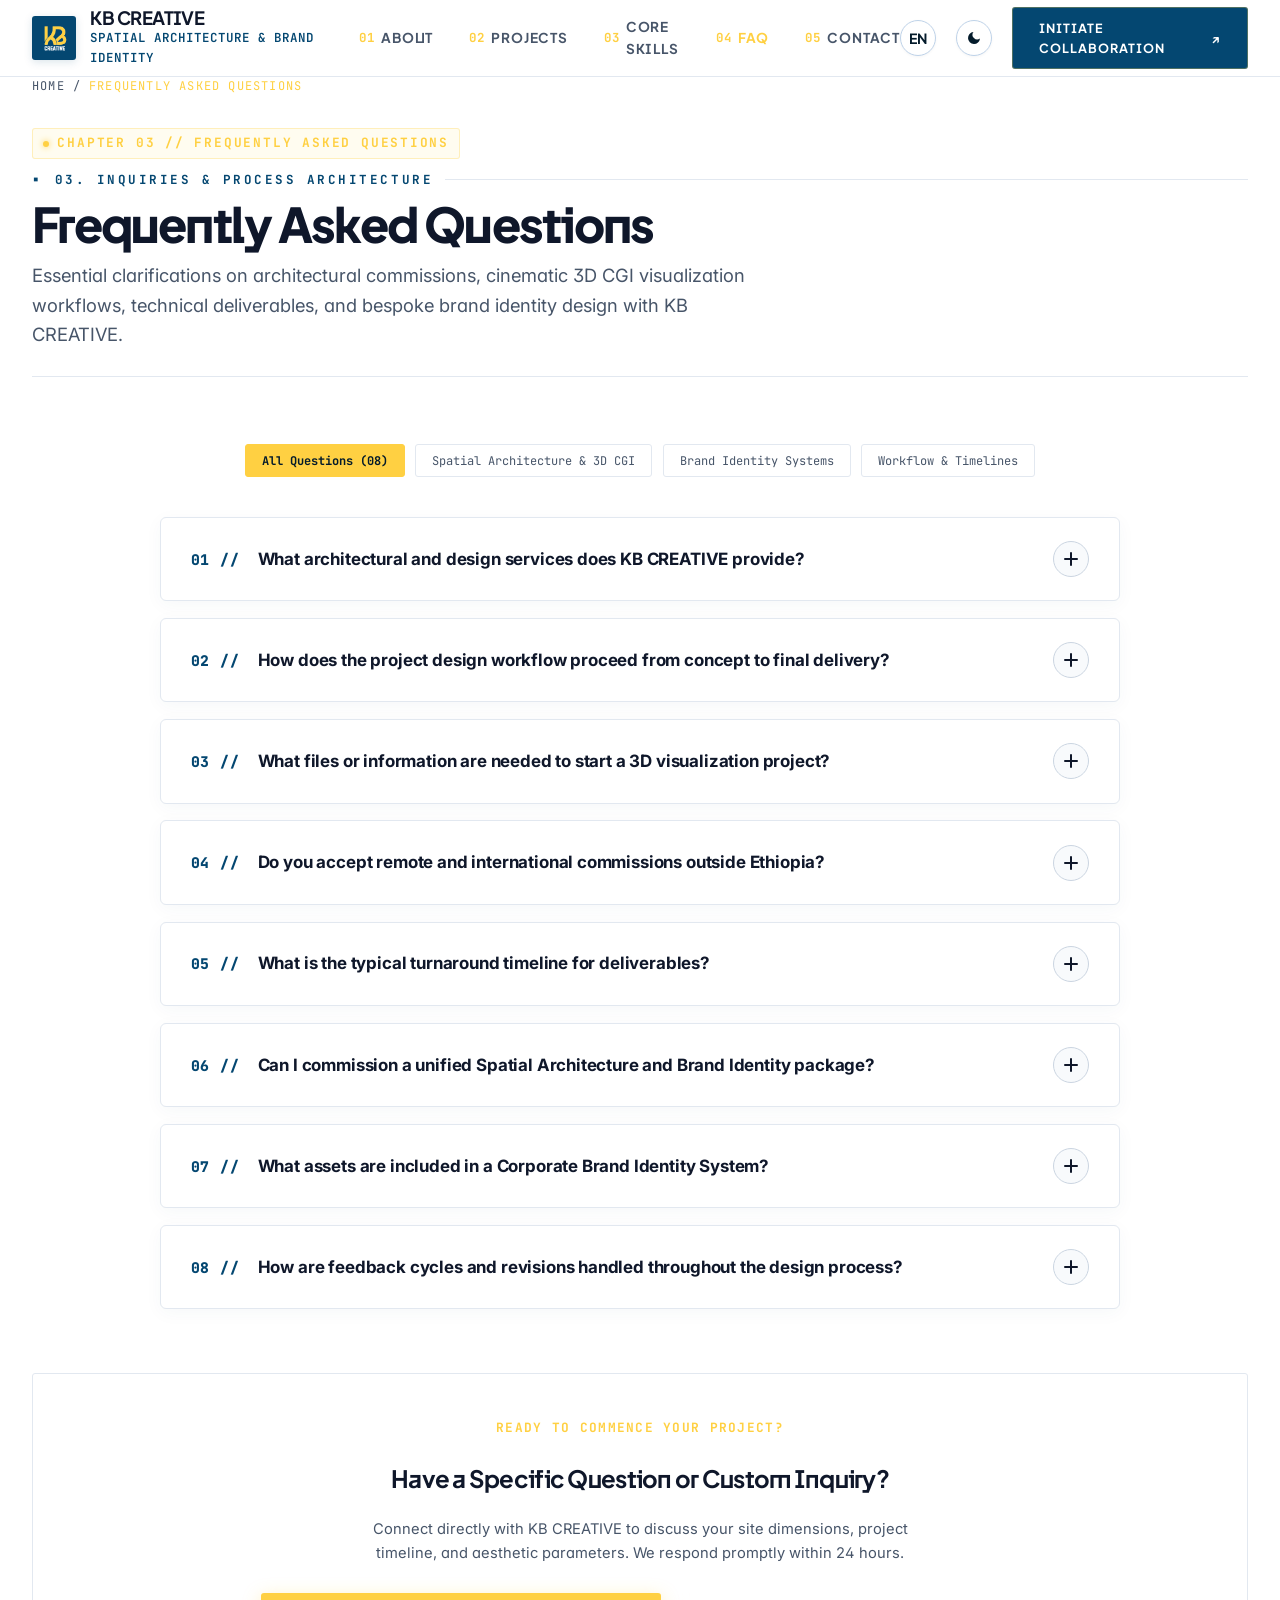
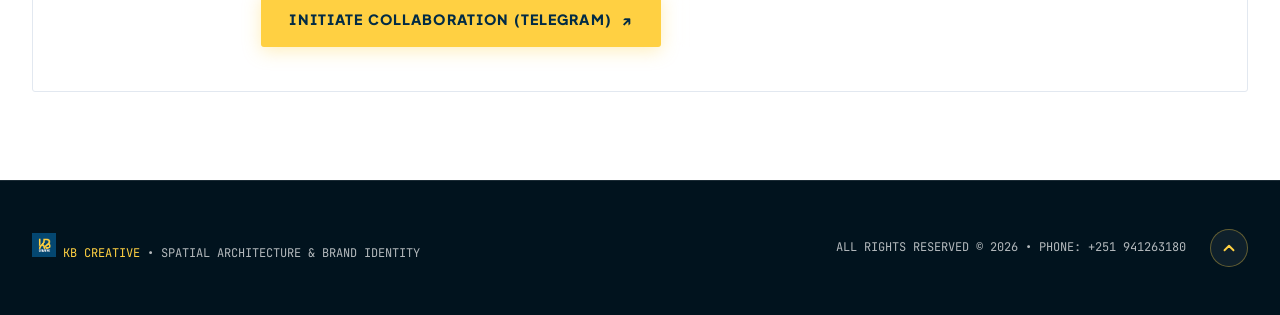
==== faq.html @ 42c4bfe5 "feat(nav): replace 'works' with 'projects', add 'About' to header, reduce hover bubble size, and cre" ====
<!DOCTYPE html>
<html lang="en" data-theme="light">
<!-- ==========================================================================
     🏢 KB CREATIVE — FREQUENTLY ASKED QUESTIONS
     Spatial Architecture, 3D CGI Visualization & Brand Systems
     ========================================================================== -->
<head>
  <meta charset="UTF-8">
  <meta name="viewport" content="width=device-width, initial-scale=1.0, viewport-fit=cover">
  <title>Frequently Asked Questions — KB CREATIVE</title>
  <meta name="description" content="Frequently asked questions on architectural commissions, cinematic 3D CGI visualization, BIM deliverables, and corporate brand systems with KB CREATIVE.">

  <!-- Preload Critical Logo Asset -->
  <link rel="preload" as="image" href="assets/kb-logo.png" type="image/png">

  <!-- Typography -->
  <link rel="preconnect" href="https://fonts.googleapis.com">
  <link rel="preconnect" href="https://fonts.gstatic.com" crossorigin>
  <link rel="preload" as="style" href="https://fonts.googleapis.com/css2?family=Inter:wght@400;500;600;700&family=JetBrains+Mono:wght@500;700&family=Noto+Sans+Ethiopic:wght@500;700&family=Plus+Jakarta+Sans:wght@600;700;800&family=Space+Grotesk:wght@500;700&display=swap">
  <link rel="stylesheet" href="https://fonts.googleapis.com/css2?family=Inter:wght@400;500;600;700&family=JetBrains+Mono:wght@500;700&family=Noto+Sans+Ethiopic:wght@500;700&family=Plus+Jakarta+Sans:wght@600;700;800&family=Space+Grotesk:wght@500;700&display=swap" media="print" onload="this.media='all'">
  <noscript>
    <link rel="stylesheet" href="https://fonts.googleapis.com/css2?family=Inter:wght@400;500;600;700&family=JetBrains+Mono:wght@500;700&family=Noto+Sans+Ethiopic:wght@500;700&family=Plus+Jakarta+Sans:wght@600;700;800&family=Space+Grotesk:wght@500;700&display=swap">
  </noscript>

  <!-- Core Stylesheet -->
  <link rel="stylesheet" href="css/styles.css">
</head>
<body>

  <!-- Interactive Top Scroll Reading Progress Bar -->
  <div class="interactive-scroll-progress-bar" id="scroll-progress-bar" aria-hidden="true"></div>

  <!-- Interactive Custom Fluid Magnetic Cursor -->
  <div class="interactive-cursor-ring" id="cursor-ring" aria-hidden="true">
    <span class="cursor-badge-text" id="cursor-badge-text"></span>
  </div>
  <div class="interactive-cursor-dot" id="cursor-dot" aria-hidden="true"></div>

  <!-- ========================================================================
       MAIN NAVIGATION HEADER
       ======================================================================== -->
  <header class="main-nav-bar">
    <div class="container nav-layout">
      <!-- Official KB CREATIVE Studio Logo & Typography Block -->
      <a href="index.html" class="brand-identity-wrap" aria-label="KB CREATIVE Home">
        <img src="assets/kb-logo.png" alt="KB CREATIVE Logo" class="kb-logo-header-img" width="38" height="38" decoding="async" fetchpriority="high">
        <div class="brand-text-block">
          <span class="brand-name">KB CREATIVE</span>
          <span class="brand-sub" data-i18n="brand_sub">SPATIAL ARCHITECTURE &amp; BRAND IDENTITY</span>
        </div>
      </a>

      <!-- Desktop Minimalist Menu Navigation Links -->
      <nav aria-label="Main Navigation" class="desktop-nav-wrap">
        <ul class="nav-menu-links">
          <li><a href="index.html#about" class="nav-item-link"><span class="nav-item-index">01</span> <span data-i18n="nav_about">About</span></a></li>
          <li><a href="index.html#work" class="nav-item-link"><span class="nav-item-index">02</span> <span data-i18n="nav_works">Projects</span></a></li>
          <li><a href="index.html#skills" class="nav-item-link"><span class="nav-item-index">03</span> <span data-i18n="nav_skills">Core Skills</span></a></li>
          <li><a href="faq.html" class="nav-item-link active" style="color: var(--brand-yellow); font-weight: 700;"><span class="nav-item-index">04</span> <span data-i18n="nav_faq">FAQ</span></a></li>
          <li><a href="index.html#contact" class="nav-item-link"><span class="nav-item-index">05</span> <span data-i18n="nav_contact">Contact</span></a></li>
        </ul>
      </nav>

      <!-- Circular Language Toggle and Theme Toggle -->
      <div class="nav-controls">
        <button class="circle-nav-btn lang-circle-btn" id="lang-toggle-btn" aria-label="Switch Language / ቋንቋ ይቀይሩ" title="Switch Language (EN / አማ)">
          <span class="lang-circle-text" id="lang-circle-text">EN</span>
        </button>

        <button class="circle-nav-btn theme-circle-btn" id="theme-toggle-btn" role="switch" aria-checked="false" aria-label="Toggle dark/light mode" title="Switch to Dark Mode">
          <span class="theme-circle-icon icon-moon" aria-hidden="true">
            <svg viewBox="0 0 24 24" width="16" height="16" fill="currentColor">
              <path d="M21 12.79A9 9 0 1 1 11.21 3 7 7 0 0 0 21 12.79z"></path>
            </svg>
          </span>
          <span class="theme-circle-icon icon-sun" aria-hidden="true">
            <svg viewBox="0 0 24 24" width="17" height="17" fill="none" stroke="currentColor" stroke-width="2.2" stroke-linecap="round" stroke-linejoin="round">
              <circle cx="12" cy="12" r="4"></circle>
              <path d="M12 2v2M12 20v2M4.93 4.93l1.41 1.41M17.66 17.66l1.41 1.41M2 12h2M20 12h2M6.34 17.66l-1.41 1.41M19.07 4.93l-1.41 1.41"></path>
            </svg>
          </span>
        </button>

        <a href="https://t.me/Kalegzi_7" target="_blank" rel="noopener" class="inquire-cta-pill desktop-inquire" aria-label="Initiate Collaboration with KB CREATIVE on Telegram">
          <span data-i18n="cta_initiate">Initiate Collaboration</span>
          <span aria-hidden="true">↗</span>
        </a>

        <!-- Mobile Navigation Toggle -->
        <button class="mobile-nav-toggle-btn" id="mobile-nav-toggle" aria-label="Open mobile navigation menu" aria-expanded="false" aria-controls="mobile-nav-drawer">
          <span class="menu-icon-bars" aria-hidden="true">
            <span class="hamburger-bar"></span>
            <span class="hamburger-bar"></span>
            <span class="hamburger-bar"></span>
          </span>
          <span class="mobile-nav-btn-text font-mono" data-i18n="menu_label">MENU</span>
        </button>
      </div>
    </div>
  </header>

  <!-- Mobile Drawer -->
  <aside class="mobile-nav-drawer" id="mobile-nav-drawer" aria-hidden="true" aria-label="Mobile Navigation Menu">
    <div class="mobile-nav-inner">
      <div class="mobile-nav-header">
        <div class="font-mono text-gold" style="font-size: 0.8rem; font-weight: 700;" data-i18n="menu_header">
          KB CREATIVE // MENU
        </div>
        <div class="mobile-nav-actions">
          <button class="circle-nav-btn lang-circle-btn" id="mobile-lang-toggle-btn" aria-label="Switch Language / ቋንቋ ይቀይሩ">
            <span class="lang-circle-text" id="mobile-lang-circle-text">EN</span>
          </button>
          <button class="circle-nav-btn theme-circle-btn" id="mobile-theme-toggle-btn" role="switch" aria-checked="false" aria-label="Toggle dark/light mode">
            <span class="theme-circle-icon icon-moon" aria-hidden="true">
              <svg viewBox="0 0 24 24" width="16" height="16" fill="currentColor">
                <path d="M21 12.79A9 9 0 1 1 11.21 3 7 7 0 0 0 21 12.79z"></path>
              </svg>
            </span>
            <span class="theme-circle-icon icon-sun" aria-hidden="true">
              <svg viewBox="0 0 24 24" width="17" height="17" fill="none" stroke="currentColor" stroke-width="2.2" stroke-linecap="round" stroke-linejoin="round">
                <circle cx="12" cy="12" r="4"></circle>
                <path d="M12 2v2M12 20v2M4.93 4.93l1.41 1.41M17.66 17.66l1.41 1.41M2 12h2M20 12h2M6.34 17.66l-1.41 1.41M19.07 4.93l-1.41 1.41"></path>
              </svg>
            </span>
          </button>
          <button class="mobile-nav-close-btn" id="mobile-nav-close" aria-label="Close mobile navigation menu" onclick="closeMobileNav()">✕</button>
        </div>
      </div>

      <nav aria-label="Mobile Navigation">
        <ul class="mobile-menu-links">
          <li>
            <a href="index.html#about" class="mobile-nav-link" onclick="closeMobileNav()">
              <div class="mobile-nav-link-row">
                <span class="mobile-nav-index font-mono">01</span>
                <span class="mobile-nav-title" data-i18n="nav_about">About</span>
                <span class="mobile-nav-arrow" aria-hidden="true">→</span>
              </div>
              <span class="mobile-nav-sub font-mono" data-i18n="mob_sub_about">Studio Direction &amp; Spatial Pedagogy</span>
            </a>
          </li>
          <li>
            <a href="index.html#work" class="mobile-nav-link" onclick="closeMobileNav()">
              <div class="mobile-nav-link-row">
                <span class="mobile-nav-index font-mono">02</span>
                <span class="mobile-nav-title" data-i18n="nav_works">Projects</span>
                <span class="mobile-nav-arrow" aria-hidden="true">→</span>
              </div>
              <span class="mobile-nav-sub font-mono" data-i18n="mob_sub_works">15 Curated Projects • Spatial &amp; Brand</span>
            </a>
          </li>
          <li>
            <a href="index.html#skills" class="mobile-nav-link" onclick="closeMobileNav()">
              <div class="mobile-nav-link-row">
                <span class="mobile-nav-index font-mono">03</span>
                <span class="mobile-nav-title" data-i18n="nav_skills">Core Skills</span>
                <span class="mobile-nav-arrow" aria-hidden="true">→</span>
              </div>
              <span class="mobile-nav-sub font-mono" data-i18n="mob_sub_skills">8 Software Tools • Multilingual Fluency</span>
            </a>
          </li>
          <li>
            <a href="faq.html" class="mobile-nav-link active" onclick="closeMobileNav()" style="color: var(--brand-yellow);">
              <div class="mobile-nav-link-row">
                <span class="mobile-nav-index font-mono">04</span>
                <span class="mobile-nav-title" data-i18n="nav_faq">FAQ</span>
                <span class="mobile-nav-arrow" aria-hidden="true">→</span>
              </div>
              <span class="mobile-nav-sub font-mono" data-i18n="mob_sub_faq">Process &amp; Clarifications Page</span>
            </a>
          </li>
          <li>
            <a href="index.html#contact" class="mobile-nav-link" onclick="closeMobileNav()">
              <div class="mobile-nav-link-row">
                <span class="mobile-nav-index font-mono">05</span>
                <span class="mobile-nav-title" data-i18n="nav_contact">Contact</span>
                <span class="mobile-nav-arrow" aria-hidden="true">→</span>
              </div>
              <span class="mobile-nav-sub font-mono" data-i18n="mob_sub_contact">Direct Telegram, Phone &amp; Proposal</span>
            </a>
          </li>
        </ul>
      </nav>

      <div class="mobile-nav-footer">
        <a href="assets/Kaleegziabher_Fekede_Portfolio.pdf" download="KB_CREATIVE_Portfolio.pdf" class="mobile-nav-pdf-btn" onclick="closeMobileNav()">
          <svg viewBox="0 0 24 24" fill="none" stroke="currentColor" stroke-width="2" stroke-linecap="round" stroke-linejoin="round" style="width: 16px; height: 16px;" aria-hidden="true">
            <path d="M21 15v4a2 2 0 0 1-2 2H5a2 2 0 0 1-2-2v-4"></path>
            <polyline points="7 10 12 15 17 10"></polyline>
            <line x1="12" y1="15" x2="12" y2="3"></line>
          </svg>
          <span data-i18n="mob_cv_btn">Download CV / Portfolio PDF [7.4 MB]</span>
        </a>

        <a href="https://t.me/Kalegzi_7" target="_blank" rel="noopener" class="mobile-nav-cta-btn" onclick="closeMobileNav()">
          <span data-i18n="mob_telegram_cta">Initiate Collaboration (Telegram) ↗</span>
        </a>

        <div class="mobile-nav-footnote font-mono" data-i18n="mob_footnote">
          KB CREATIVE • SPATIAL ARCHITECTURE &amp; BRAND IDENTITY
        </div>
      </div>
    </div>
  </aside>

  <!-- ========================================================================
       DEDICATED FAQ PAGE CONTENT
       ======================================================================== -->
  <main class="faq-page-main">
    <div class="container">
      
      <!-- Breadcrumb Navigation -->
      <div class="faq-breadcrumb font-mono">
        <a href="index.html">HOME</a>
        <span aria-hidden="true">/</span>
        <span class="text-gold">FREQUENTLY ASKED QUESTIONS</span>
      </div>

      <!-- Section Editorial Header -->
      <div class="section-editorial-header">
        <div class="storytelling-chapter-pill font-mono">
          <span class="story-dot" aria-hidden="true"></span>
          <span data-i18n="chap_03">CHAPTER 03 // FREQUENTLY ASKED QUESTIONS</span>
        </div>
        <div class="section-super-title">
          <span aria-hidden="true">▪</span> <span data-i18n="faq_super">03. Inquiries &amp; Process Architecture</span>
        </div>
        <h1 class="section-editorial-title" style="font-size: clamp(2rem, 5vw, 3rem);" data-i18n="faq_title">Frequently Asked Questions</h1>
        <p class="section-editorial-desc" data-i18n="faq_desc">
          Essential clarifications on architectural commissions, cinematic 3D CGI visualization workflows, technical deliverables, and bespoke brand identity design with KB CREATIVE.
        </p>
      </div>

      <!-- Category Filter Pills -->
      <div class="faq-category-pills-wrap" role="tablist" aria-label="FAQ Categories">
        <button type="button" class="faq-category-pill active" data-category="all" onclick="filterFaqCategory('all', this)">All Questions (08)</button>
        <button type="button" class="faq-category-pill" data-category="arch" onclick="filterFaqCategory('arch', this)">Spatial Architecture &amp; 3D CGI</button>
        <button type="button" class="faq-category-pill" data-category="brand" onclick="filterFaqCategory('brand', this)">Brand Identity Systems</button>
        <button type="button" class="faq-category-pill" data-category="process" onclick="filterFaqCategory('process', this)">Workflow &amp; Timelines</button>
      </div>

      <!-- Swiss Modular FAQ Accordion Grid -->
      <div class="faq-accordion-grid">
        
        <!-- FAQ Item 1 -->
        <div class="faq-accordion-item" data-category="arch" data-faq-index="1">
          <button type="button" class="faq-trigger-btn" aria-expanded="false" aria-controls="faq-ans-1" onclick="toggleFaq(this)">
            <span class="faq-question-text">
              <span class="faq-num font-mono">01 //</span>
              <span data-i18n="faq_q1">What architectural and design services does KB CREATIVE provide?</span>
            </span>
            <span class="faq-morph-icon" aria-hidden="true">
              <span class="morph-line-h"></span>
              <span class="morph-line-v"></span>
            </span>
          </button>
          <div class="faq-content-collapse" id="faq-ans-1" role="region">
            <div class="faq-content-inner">
              <p data-i18n="faq_a1">
                We specialize in three integrated disciplines: (1) <strong>Spatial Architecture</strong> for residential villas (such as the Kara G+2 Residence), interior workplace renovations (Acute Engineering), and commercial mixed-use concourses (MENA MALL); (2) <strong>Cinematic 3D CGI Visualization</strong> featuring photorealistic atmospheric daylight simulations, materiality texturing, and BIM documentation in Autodesk Revit &amp; D5 Render; and (3) <strong>Corporate Brand Identity Systems</strong> covering logomarks, typography, and packaging architecture.
              </p>
            </div>
          </div>
        </div>

        <!-- FAQ Item 2 -->
        <div class="faq-accordion-item" data-category="process" data-faq-index="2">
          <button type="button" class="faq-trigger-btn" aria-expanded="false" aria-controls="faq-ans-2" onclick="toggleFaq(this)">
            <span class="faq-question-text">
              <span class="faq-num font-mono">02 //</span>
              <span data-i18n="faq_q2">How does the project design workflow proceed from concept to final delivery?</span>
            </span>
            <span class="faq-morph-icon" aria-hidden="true">
              <span class="morph-line-h"></span>
              <span class="morph-line-v"></span>
            </span>
          </button>
          <div class="faq-content-collapse" id="faq-ans-2" role="region">
            <div class="faq-content-inner">
              <p data-i18n="faq_a2">
                Every project follows an architectural 4-stage methodology: (1) <strong>Brief &amp; Site Analysis</strong>: clarifying programmatic requirements, plot dimensions, slope, and solar angles; (2) <strong>Spatial Massing &amp; Circulation Zoning</strong>: structural grid layout and functional space hierarchy; (3) <strong>Photorealistic 3D Simulation</strong>: exploring lighting conditions, materials, and camera perspectives for client alignment; and (4) <strong>Technical Working Drawings</strong>: dimensioned architectural plans, sections, joinery specifications, and high-resolution marketing visuals.
              </p>
            </div>
          </div>
        </div>

        <!-- FAQ Item 3 -->
        <div class="faq-accordion-item" data-category="arch" data-faq-index="3">
          <button type="button" class="faq-trigger-btn" aria-expanded="false" aria-controls="faq-ans-3" onclick="toggleFaq(this)">
            <span class="faq-question-text">
              <span class="faq-num font-mono">03 //</span>
              <span data-i18n="faq_q3">What files or information are needed to start a 3D visualization project?</span>
            </span>
            <span class="faq-morph-icon" aria-hidden="true">
              <span class="morph-line-h"></span>
              <span class="morph-line-v"></span>
            </span>
          </button>
          <div class="faq-content-collapse" id="faq-ans-3" role="region">
            <div class="faq-content-inner">
              <p data-i18n="faq_a3">
                To initiate a 3D visualization commission, you can provide CAD files (.dwg), 3D models (Revit, Rhino, SketchUp, or Blender), architectural PDF drawings, or even hand-sketched floor plans with dimensions. Providing reference imagery, landscape context, or preferred material palettes accelerates the lighting and texturing phase.
              </p>
            </div>
          </div>
        </div>

        <!-- FAQ Item 4 -->
        <div class="faq-accordion-item" data-category="process" data-faq-index="4">
          <button type="button" class="faq-trigger-btn" aria-expanded="false" aria-controls="faq-ans-4" onclick="toggleFaq(this)">
            <span class="faq-question-text">
              <span class="faq-num font-mono">04 //</span>
              <span data-i18n="faq_q4">Do you accept remote and international commissions outside Ethiopia?</span>
            </span>
            <span class="faq-morph-icon" aria-hidden="true">
              <span class="morph-line-h"></span>
              <span class="morph-line-v"></span>
            </span>
          </button>
          <div class="faq-content-collapse" id="faq-ans-4" role="region">
            <div class="faq-content-inner">
              <p data-i18n="faq_a4">
                Yes. While based between Wolkite University and Addis Ababa, Ethiopia, KB CREATIVE actively collaborates with international developers, architects, and private clients worldwide. Digital collaboration is conducted seamlessly via Telegram (<a href="https://t.me/Kalegzi_7" target="_blank" rel="noopener" style="color:var(--brand-yellow); text-decoration:none; font-weight:700;">@Kalegzi_7</a>), email, Google Meet, and secure cloud storage.
              </p>
            </div>
          </div>
        </div>

        <!-- FAQ Item 5 -->
        <div class="faq-accordion-item" data-category="process" data-faq-index="5">
          <button type="button" class="faq-trigger-btn" aria-expanded="false" aria-controls="faq-ans-5" onclick="toggleFaq(this)">
            <span class="faq-question-text">
              <span class="faq-num font-mono">05 //</span>
              <span data-i18n="faq_q5">What is the typical turnaround timeline for deliverables?</span>
            </span>
            <span class="faq-morph-icon" aria-hidden="true">
              <span class="morph-line-h"></span>
              <span class="morph-line-v"></span>
            </span>
          </button>
          <div class="faq-content-collapse" id="faq-ans-5" role="region">
            <div class="faq-content-inner">
              <p data-i18n="faq_a5">
                Turnaround timelines are calibrated to scope: high-fidelity 3D renderings (3–5 perspectives) are typically delivered within <strong>3 to 7 business days</strong>. Comprehensive residential concepts, interior spatial renovation designs, or corporate brand identity suites range between <strong>1 to 3 weeks</strong> with structured milestone check-ins.
              </p>
            </div>
          </div>
        </div>

        <!-- FAQ Item 6 -->
        <div class="faq-accordion-item" data-category="arch" data-faq-index="6">
          <button type="button" class="faq-trigger-btn" aria-expanded="false" aria-controls="faq-ans-6" onclick="toggleFaq(this)">
            <span class="faq-question-text">
              <span class="faq-num font-mono">06 //</span>
              <span data-i18n="faq_q6">Can I commission a unified Spatial Architecture and Brand Identity package?</span>
            </span>
            <span class="faq-morph-icon" aria-hidden="true">
              <span class="morph-line-h"></span>
              <span class="morph-line-v"></span>
            </span>
          </button>
          <div class="faq-content-collapse" id="faq-ans-6" role="region">
            <div class="faq-content-inner">
              <p data-i18n="faq_a6">
                Yes. A core strength of KB CREATIVE is the cross-disciplinary union of spatial architecture and corporate visual identity. For commercial developments, retail malls (e.g., MENA MALL), and corporate offices (Acute Engineering), we design the architectural spaces alongside the 3D illuminated exterior storefront signage, interior wayfinding graphics, and company branding collateral.
              </p>
            </div>
          </div>
        </div>

        <!-- FAQ Item 7: Brand Identity Scope -->
        <div class="faq-accordion-item" data-category="brand" data-faq-index="7">
          <button type="button" class="faq-trigger-btn" aria-expanded="false" aria-controls="faq-ans-7" onclick="toggleFaq(this)">
            <span class="faq-question-text">
              <span class="faq-num font-mono">07 //</span>
              <span>What assets are included in a Corporate Brand Identity System?</span>
            </span>
            <span class="faq-morph-icon" aria-hidden="true">
              <span class="morph-line-h"></span>
              <span class="morph-line-v"></span>
            </span>
          </button>
          <div class="faq-content-collapse" id="faq-ans-7" role="region">
            <div class="faq-content-inner">
              <p>
                Every brand system commissioned with KB CREATIVE includes: (1) <strong>Primary &amp; Secondary Logomarks</strong>, geometric vector monograms, and responsive icon variations; (2) <strong>Brand Architecture Guidelines</strong> (clearspace rules, chromatic codes in CMYK/RGB/HEX, typographic hierarchy); (3) <strong>Stationery &amp; Executive Collateral</strong> (business cards, letterheads, invoice templates); and (4) <strong>Real-World Mockups</strong> illustrating storefront signage, apparel embroidery, and digital UI/UX implementations.
              </p>
            </div>
          </div>
        </div>

        <!-- FAQ Item 8: Revisions & Collaboration -->
        <div class="faq-accordion-item" data-category="process" data-faq-index="8">
          <button type="button" class="faq-trigger-btn" aria-expanded="false" aria-controls="faq-ans-8" onclick="toggleFaq(this)">
            <span class="faq-question-text">
              <span class="faq-num font-mono">08 //</span>
              <span>How are feedback cycles and revisions handled throughout the design process?</span>
            </span>
            <span class="faq-morph-icon" aria-hidden="true">
              <span class="morph-line-h"></span>
              <span class="morph-line-v"></span>
            </span>
          </button>
          <div class="faq-content-collapse" id="faq-ans-8" role="region">
            <div class="faq-content-inner">
              <p>
                We believe in structured milestone collaboration. Each commission includes dedicated review rounds at pivotal checkpoints (e.g. massing approval, lighting/material tests, and final presentation). This ensures full client alignment at every stage before technical documentation or final production assets are exported.
              </p>
            </div>
          </div>
        </div>

      </div>

      <!-- Still Have Questions CTA Banner -->
      <div class="faq-cta-banner">
        <div class="font-mono text-gold" style="font-size: 0.8rem; font-weight: 700; letter-spacing: 0.1em;">
          READY TO COMMENCE YOUR PROJECT?
        </div>
        <h3>Have a Specific Question or Custom Inquiry?</h3>
        <p>
          Connect directly with KB CREATIVE to discuss your site dimensions, project timeline, and aesthetic parameters. We respond promptly within 24 hours.
        </p>
        <div style="display: flex; flex-wrap: wrap; gap: 1rem; justify-content: center; margin-top: 0.5rem;">
          <a href="https://t.me/Kalegzi_7" target="_blank" rel="noopener" class="btn-brand-yellow font-mono" style="padding: 0.9rem 1.8rem; text-decoration: none;">
            <span>Initiate Collaboration (Telegram)</span>
            <span aria-hidden="true">↗</span>
          </a>
          <a href="index.html#contact" class="btn-brand-outline font-mono" style="padding: 0.9rem 1.8rem; text-decoration: none;">
            <span>Transmit Project Brief Form</span>
            <span aria-hidden="true">→</span>
          </a>
        </div>
      </div>

    </div>
  </main>

  <!-- ========================================================================
       MAIN STUDIO FOOTER
       ======================================================================== -->
  <footer class="studio-main-footer">
    <div class="container footer-flex-wrap">
      <div class="footer-brand-line">
        <img src="assets/kb-logo.png" alt="KB CREATIVE Logo" width="24" height="24" decoding="async" style="width: 24px; height: 24px; object-fit: contain;">
        <span class="text-gold font-bold">KB CREATIVE</span>
        <span>•</span>
        <span data-i18n="brand_sub">SPATIAL ARCHITECTURE &amp; BRAND IDENTITY</span>
      </div>
      <div class="footer-actions-wrap" style="display: flex; align-items: center; gap: 1.5rem;">
        <div>
          <span data-i18n="footer_rights">ALL RIGHTS RESERVED © 2026</span> • <span data-i18n="phone_label">TEL:</span> +251 941263180
        </div>
        <button type="button" class="footer-top-btn" id="footer-top-btn" aria-label="Return to top of page" title="Back to top" onclick="window.scrollTo({top: 0, behavior: 'smooth'})">
          <svg viewBox="0 0 24 24" width="18" height="18" fill="none" stroke="currentColor" stroke-width="2.5" stroke-linecap="round" stroke-linejoin="round" aria-hidden="true">
            <polyline points="18 15 12 9 6 15"></polyline>
          </svg>
        </button>
      </div>
    </div>
  </footer>

  <!-- Toast Container -->
  <div class="kb-toast-container" id="kb-toast-container" aria-live="polite"></div>

  <!-- Scripts -->
  <script defer src="js/main.js"></script>
  <script defer src="js/interactive.js"></script>
  <script>
    function filterFaqCategory(category, btnEl) {
      document.querySelectorAll('.faq-category-pill').forEach(btn => btn.classList.remove('active'));
      if (btnEl) btnEl.classList.add('active');

      const items = document.querySelectorAll('.faq-accordion-item');
      items.forEach(item => {
        if (category === 'all' || item.getAttribute('data-category') === category) {
          item.style.display = 'block';
        } else {
          item.style.display = 'none';
        }
      });
    }
  </script>
</body>
</html>
---- css/styles.css ----
/* ==========================================================================
   KALEEGZIABHER FEKEDE // ARCHITECTURAL DESIGNER & GRAPHIC DESIGNER
   KB CREATIVE BRAND DESIGN SYSTEM
   Brand Colors: Deep Petrol Navy (#044771) × Vibrant Gold (#FFD042) × Pure White (#FFFFFF)
   ========================================================================== */

:root {
  /* ==========================================================================
     GOLDEN RATIO DESIGN TOKENS (Φ = 1.618034)
     Mathematical harmonic rhythm for typography, spatial padding, and visual hierarchy
     ========================================================================== */
  --phi: 1.618034;
  --phi-inv: 0.618034;

  /* Golden Ratio Typographic Scale (Base: 16px / 1rem) */
  --font-size-micro: 0.618rem;       /* Φ^-1 ≈ 9.89px (Exposed coordinates, status, badges) */
  --font-size-caption: 0.786rem;     /* Φ^-0.5 ≈ 12.58px (Metadata, discipline tags) */
  --font-size-body-sm: 0.886rem;     /* 14.18px (Secondary notes, specifications) */
  --font-size-body: 1.000rem;        /* 16.00px Base body copy */
  --font-size-lead: 1.146rem;        /* 18.34px (Editorial hero intro lead) */
  --font-size-h4: 1.272rem;          /* Φ^0.5 ≈ 20.35px (Subheads, card titles) */
  --font-size-h3: 1.618rem;          /* Φ^1 ≈ 25.89px (Card titles & analytics headers) */
  --font-size-h2: 2.618rem;          /* Φ^2 ≈ 41.89px (Section titles) */
  --font-size-h1: clamp(2.618rem, 4.8vw, 4.236rem); /* Φ^2 to Φ^3 (Hero main display) */

  /* Golden Ratio Spatial Margins & Paddings */
  --space-phi-3xs: 0.236rem;  /* Φ^-3 ≈ 3.78px */
  --space-phi-2xs: 0.382rem;  /* Φ^-2 ≈ 6.11px */
  --space-phi-xs: 0.618rem;   /* Φ^-1 ≈ 9.89px */
  --space-phi-sm: 1.000rem;   /* 16.00px Base */
  --space-phi-md: 1.618rem;   /* Φ^1 ≈ 25.89px */
  --space-phi-lg: 2.618rem;   /* Φ^2 ≈ 41.89px */
  --space-phi-xl: 4.236rem;   /* Φ^3 ≈ 67.78px */
  --space-phi-2xl: 6.854rem;  /* Φ^4 ≈ 109.66px */

  --line-height-golden: 1.618;
  --line-height-tight: 1.146;
  --line-height-compact: 1.272;

  /* KB CREATIVE SIGNATURE BRAND PALETTE */
  --brand-navy: #044771;
  --brand-navy-dark: #022B45;
  --brand-navy-light: #0A5D8C;
  --brand-yellow: #FFD042;
  --brand-yellow-hover: #F0BF2A;
  --brand-yellow-light: #FFF0BD;
  
  /* LIGHT MODE: PURE WHITE, ZERO TEXTURE */
  --bg-primary: #FFFFFF;
  --bg-secondary: #F8FAFC;
  --bg-surface: #FFFFFF;
  --bg-surface-elevated: #FFFFFF;
  --bg-card: #FFFFFF;
  --bg-dark-hero: #044771; /* KB Brand Navy */
  
  --text-primary: #0F172A;
  --text-secondary: #475569;
  --text-muted: #64748B;
  
  --border-color: #E2E8F0;
  --border-subtle: #F1F5F9;
  --card-shadow: 0 4px 20px -2px rgba(4, 71, 113, 0.06);
  --card-shadow-hover: 0 20px 40px -4px rgba(4, 71, 113, 0.16);
  --modal-overlay: rgba(2, 43, 69, 0.88);

  /* MODERN BOLD ARCHITECTURAL TYPOGRAPHY */
  --font-display: 'Plus Jakarta Sans', 'Space Grotesk', 'Noto Sans Ethiopic', 'Nyala', -apple-system, BlinkMacSystemFont, sans-serif;
  --font-body: 'Inter', 'Noto Sans Ethiopic', 'Nyala', -apple-system, BlinkMacSystemFont, sans-serif;
  --font-mono: 'JetBrains Mono', 'Space Mono', 'Noto Sans Ethiopic', 'Nyala', monospace;

  --radius-xs: 3px;
  --radius-sm: 6px;
  --radius-md: 10px;
  --radius-lg: 16px;
}

[data-theme="dark"] {
  --bg-primary: #041B2B;
  --bg-secondary: #06263B;
  --bg-surface: #09314C;
  --bg-surface-elevated: #0C3C5D;
  --bg-card: #041E32;
  --bg-dark-hero: #021421;
  
  --text-primary: #F8FAFC;
  --text-secondary: #CBD5E1;
  --text-muted: #94A3B8;
  
  --border-color: rgba(255, 255, 255, 0.12);
  --border-subtle: rgba(255, 255, 255, 0.06);
  --card-shadow: 0 8px 32px rgba(0, 0, 0, 0.45);
  --card-shadow-hover: 0 24px 48px rgba(0, 0, 0, 0.6);
  --modal-overlay: rgba(1, 12, 20, 0.94);
}

/* Base Reset & Core Styles */
*, *::before, *::after {
  box-sizing: border-box;
  margin: 0;
  padding: 0;
}

html {
  font-size: 16px;
  scroll-behavior: smooth;
  text-rendering: optimizeLegibility;
  -webkit-font-smoothing: antialiased;
  -moz-osx-font-smoothing: grayscale;
  font-feature-settings: "cv02", "cv03", "cv04", "cv11", "ss01";
  overflow-x: hidden;
  width: 100%;
}

h1, h2, h3, h4, h5, h6 {
  font-family: var(--font-display);
  font-weight: 800;
  letter-spacing: -0.03em;
  color: var(--text-primary);
}

body {
  font-family: var(--font-body);
  background-color: var(--bg-primary);
  background-image: none !important; /* PURE WHITE in light mode, no texture! */
  color: var(--text-primary);
  line-height: var(--line-height-golden);
  font-size: var(--font-size-body);
  overflow-x: hidden;
  transition: background-color 0.3s ease, color 0.3s ease;
}

/* Tactile micro-interactions for interactive elements */
button, a.btn-brand-yellow, a.btn-primary-hero, a.inquire-cta-pill, a.social-direct-pill {
  touch-action: manipulation;
  -webkit-tap-highlight-color: transparent;
}

button:active, a.btn-brand-yellow:active, a.btn-primary-hero:active, a.inquire-cta-pill:active {
  transform: scale(0.97) translateY(1px) !important;
  transition: transform 0.08s ease !important;
}

button:focus-visible, a:focus-visible, input:focus-visible, textarea:focus-visible, select:focus-visible {
  outline: 2px solid var(--brand-yellow);
  outline-offset: 3px;
}

.container {
  width: 100%;
  max-width: 1440px;
  margin: 0 auto;
  padding: 0 2rem;
}

@media (max-width: 768px) {
  .container {
    padding: 0 1.25rem;
  }
}

@media (max-width: 480px) {
  .container {
    padding: 0 1rem;
  }
}

.font-display {
  font-family: var(--font-display);
}

.font-mono {
  font-family: var(--font-mono);
}

.text-gold {
  color: var(--brand-yellow);
}

.bg-gold {
  background-color: var(--brand-yellow);
}

.text-navy {
  color: var(--brand-navy);
}

.bg-navy {
  background-color: var(--brand-navy);
}

.status-dot-pulse {
  display: inline-block;
  width: 7px;
  height: 7px;
  border-radius: 50%;
  background-color: var(--brand-yellow);
  box-shadow: 0 0 8px var(--brand-yellow);
  margin-right: 0.4rem;
  animation: pulse-dot 2s infinite;
}

@keyframes pulse-dot {
  0% { transform: scale(1); opacity: 1; }
  50% { transform: scale(1.3); opacity: 0.5; }
  100% { transform: scale(1); opacity: 1; }
}

/* MAIN NAVIGATION HEADER */
.main-nav-bar {
  position: sticky;
  top: 0;
  z-index: 90;
  background: rgba(255, 255, 255, 0.95);
  backdrop-filter: blur(14px);
  -webkit-backdrop-filter: blur(14px);
  border-bottom: 1px solid var(--border-color);
  transition: all 0.25s ease;
}

[data-theme="dark"] .main-nav-bar {
  background: rgba(4, 27, 43, 0.95);
}

[data-theme="blueprint"] .main-nav-bar {
  background: rgba(6, 43, 70, 0.95);
}

.nav-layout {
  display: flex;
  align-items: center;
  justify-content: space-between;
  height: 4.75rem;
}

.brand-identity-wrap {
  display: flex;
  align-items: center;
  gap: 0.9rem;
  text-decoration: none;
  color: var(--text-primary);
}

/* Official KB Creative Logo in Header */
.kb-logo-header-img {
  width: 44px;
  height: 44px;
  object-fit: contain;
  border-radius: var(--radius-xs);
  box-shadow: 0 2px 8px rgba(4, 71, 113, 0.15);
  transition: transform 0.2s ease;
}

.brand-identity-wrap:hover .kb-logo-header-img {
  transform: scale(1.05);
}

.brand-text-block {
  display: flex;
  flex-direction: column;
}

.brand-name {
  font-family: var(--font-display);
  font-size: 1.15rem;
  font-weight: 700;
  letter-spacing: -0.03em;
  line-height: 1.1;
  text-transform: uppercase;
  color: var(--text-primary);
}

.brand-sub {
  font-family: var(--font-mono);
  font-size: clamp(0.72rem, 1.8vw, 0.78rem);
  color: var(--brand-navy);
  font-weight: 600;
  letter-spacing: 0.08em;
  text-transform: uppercase;
}

[data-theme="dark"] .brand-sub,
[data-theme="blueprint"] .brand-sub {
  color: var(--brand-yellow);
}

.nav-menu-links {
  display: flex;
  align-items: center;
  gap: 2.25rem;
  list-style: none;
}

.nav-item-link {
  text-decoration: none;
  color: var(--text-secondary);
  font-family: var(--font-display);
  font-size: 0.85rem;
  font-weight: 700;
  text-transform: uppercase;
  letter-spacing: 0.06em;
  transition: color 0.22s ease;
  display: flex;
  align-items: center;
  gap: 0.4rem;
  position: relative;
  padding: 0.4rem 0;
}

.nav-item-link::after {
  content: '';
  position: absolute;
  bottom: 0;
  left: 0;
  width: 0;
  height: 2px;
  background: var(--brand-yellow);
  transition: width 0.25s cubic-bezier(0.16, 1, 0.3, 1);
}

.nav-item-link:hover::after,
.nav-item-link.active::after {
  width: 100%;
}

.nav-item-link:hover,
.nav-item-link.active {
  color: var(--brand-navy);
}

[data-theme="dark"] .nav-item-link:hover,
[data-theme="dark"] .nav-item-link.active,
[data-theme="blueprint"] .nav-item-link:hover,
[data-theme="blueprint"] .nav-item-link.active {
  color: var(--brand-yellow);
}

.nav-item-index {
  font-family: var(--font-mono);
  font-size: clamp(0.72rem, 1.8vw, 0.78rem);
  color: var(--brand-yellow);
  font-weight: 700;
}

.nav-controls {
  display: flex;
  align-items: center;
  gap: 1.25rem;
}

/* ==========================================================================
   CIRCULAR NAVIGATION TOGGLE BUTTONS (MATCHING USER REFERENCE DESIGN)
   - Left circle: [ EN ] (toggles to [ አማ ])
   - Right circle: [ 🌙 ] (toggles to [ ☀️ ])
   ========================================================================== */
.circle-nav-btn {
  width: 36px;
  height: 36px;
  border-radius: 50%;
  background: var(--bg-surface);
  border: 1.5px solid #BED2E8;
  display: inline-flex;
  align-items: center;
  justify-content: center;
  cursor: pointer;
  padding: 0;
  transition: all 0.22s cubic-bezier(0.16, 1, 0.3, 1);
  color: var(--brand-navy-dark);
  box-shadow: 0 1px 3px rgba(0, 0, 0, 0.04);
  user-select: none;
  flex-shrink: 0;
}

.circle-nav-btn:hover {
  border-color: var(--brand-navy);
  transform: translateY(-1px);
  box-shadow: 0 3px 8px rgba(4, 71, 113, 0.15);
}

.circle-nav-btn:active {
  transform: scale(0.93);
}

[data-theme="dark"] .circle-nav-btn {
  background: rgba(255, 255, 255, 0.06);
  border-color: rgba(255, 255, 255, 0.22);
  color: #F8FAFC;
  box-shadow: 0 1px 3px rgba(0, 0, 0, 0.3);
}

[data-theme="dark"] .circle-nav-btn:hover {
  border-color: var(--brand-yellow);
  box-shadow: 0 3px 10px rgba(255, 208, 66, 0.25);
}

/* Language Circle Button Text */
.lang-circle-text {
  font-family: var(--font-display);
  font-size: 0.88rem;
  font-weight: 700;
  letter-spacing: -0.01em;
  color: #041B2B;
  display: flex;
  align-items: center;
  justify-content: center;
  line-height: 1;
}

[data-theme="dark"] .lang-circle-text {
  color: #F8FAFC;
}

/* Theme Circle Button Icons */
.theme-circle-icon {
  display: inline-flex;
  align-items: center;
  justify-content: center;
  line-height: 1;
}

.theme-circle-btn .icon-moon {
  color: #041B2B;
  display: inline-flex;
}

.theme-circle-btn .icon-sun {
  display: none;
  color: var(--brand-yellow);
}

/* Dark Mode Icon Display */
[data-theme="dark"] .theme-circle-btn .icon-moon,
.theme-circle-btn[aria-checked="true"] .icon-moon {
  display: none !important;
}

[data-theme="dark"] .theme-circle-btn .icon-sun,
.theme-circle-btn[aria-checked="true"] .icon-sun {
  display: inline-flex !important;
  filter: drop-shadow(0 0 4px rgba(255, 208, 66, 0.6));
}

/* Mobile Settings Strip Inside Drawer */
.mobile-nav-settings-strip {
  display: flex;
  align-items: center;
  justify-content: space-between;
  padding: 0.75rem 0.95rem;
  background: rgba(255, 255, 255, 0.05);
  border: 1px solid rgba(255, 255, 255, 0.12);
  border-radius: var(--radius-xs);
  margin-bottom: 1.25rem;
}

.mobile-setting-item {
  display: flex;
  align-items: center;
  gap: 0.45rem;
}

.setting-label {
  font-size: 0.68rem;
  color: rgba(255, 255, 255, 0.65);
  letter-spacing: 0.08em;
}

.inquire-cta-pill {
  padding: 0.618rem 1.618rem;
  background: var(--brand-navy);
  color: #FFFFFF;
  text-decoration: none;
  font-family: var(--font-display);
  font-size: var(--font-size-caption);
  font-weight: 700;
  text-transform: uppercase;
  letter-spacing: 0.08em;
  border-radius: var(--radius-xs);
  border: 1px solid rgba(255, 208, 66, 0.3);
  transition: all 0.22s cubic-bezier(0.16, 1, 0.3, 1);
  display: inline-flex;
  align-items: center;
  gap: 0.5rem;
}

.inquire-cta-pill:hover {
  background: var(--brand-yellow);
  color: var(--brand-navy-dark);
  border-color: var(--brand-yellow);
  box-shadow: 0 4px 14px rgba(255, 208, 66, 0.35);
  transform: translateY(-1px);
}

/* HERO SECTION (Sleek Minimalist Navy & Gold Architectural Stage) */
.hero-minimal-section {
  position: relative;
  background: var(--brand-navy);
  color: #FFFFFF;
  border-bottom: 1px solid var(--border-color);
  overflow: hidden;
  padding: var(--space-phi-2xl) 0 var(--space-phi-xl) 0;
}

.hero-minimal-bg-art {
  position: absolute;
  inset: 0;
  overflow: hidden;
  background: #021B2C;
  pointer-events: none;
}

.hero-content-grid-minimal {
  position: relative;
  z-index: 10;
  display: grid;
  grid-template-columns: 1.25fr 0.75fr;
  gap: var(--space-phi-xl);
  align-items: center;
}

/* Modern Hero Staggered Keyframes & Dynamic Kinetic Typography */
@keyframes heroEntranceFadeUp {
  0% {
    opacity: 0;
    transform: translateY(22px);
  }
  100% {
    opacity: 1;
    transform: translateY(0);
  }
}

@keyframes heroGlowPulse {
  0%, 100% {
    text-shadow: 0 0 18px rgba(255, 208, 66, 0.28), 0 0 36px rgba(255, 208, 66, 0.12);
  }
  50% {
    text-shadow: 0 0 32px rgba(255, 208, 66, 0.52), 0 0 55px rgba(255, 208, 66, 0.22);
  }
}

.hero-discipline-tag {
  font-family: var(--font-mono);
  font-size: var(--font-size-caption);
  text-transform: uppercase;
  letter-spacing: 0.22em;
  color: var(--brand-yellow);
  margin-bottom: var(--space-phi-sm);
  display: flex;
  align-items: center;
  gap: 0.5rem;
  font-weight: 800;
  text-shadow: 0 0 14px rgba(255, 208, 66, 0.4);
  animation: heroEntranceFadeUp 0.85s cubic-bezier(0.16, 1, 0.3, 1) 0.08s both;
}

.hero-main-title {
  font-family: var(--font-display);
  font-size: var(--font-size-h1);
  font-weight: 800;
  line-height: var(--line-height-tight);
  letter-spacing: -0.035em;
  color: #FFFFFF !important;
  margin-bottom: var(--space-phi-md);
  text-transform: uppercase;
  animation: heroEntranceFadeUp 0.95s cubic-bezier(0.16, 1, 0.3, 1) 0.18s both;
  text-shadow: 0 2px 24px rgba(0, 0, 0, 0.6);
}

.hero-main-title .highlight-yellow {
  color: var(--brand-yellow) !important;
  display: inline-block;
  text-shadow: 0 0 28px rgba(255, 208, 66, 0.65), 0 0 50px rgba(255, 208, 66, 0.3);
  transition: transform 0.35s cubic-bezier(0.16, 1, 0.3, 1), text-shadow 0.35s ease;
}

.hero-main-title:hover .highlight-yellow {
  transform: translateY(-2px);
  text-shadow: 0 0 42px rgba(255, 208, 66, 0.85);
}

.hero-main-title .outline-text {
  color: #FFFFFF !important;
  -webkit-text-stroke: 1.5px rgba(255, 255, 255, 0.95);
  display: inline-block;
  text-shadow: 0 2px 16px rgba(0, 0, 0, 0.5);
  transition: all 0.3s ease;
}

.hero-main-title:hover .outline-text {
  color: var(--brand-yellow) !important;
  -webkit-text-stroke: 1.5px var(--brand-yellow);
  transform: translateY(-2px);
}

.hero-bio-lead {
  font-size: 1.05rem;
  line-height: 1.7;
  color: #F8FAFC !important;
  max-width: 640px;
  margin-bottom: var(--space-phi-lg);
  font-weight: 400;
  text-shadow: 0 1px 12px rgba(0, 0, 0, 0.4);
  animation: heroEntranceFadeUp 0.95s cubic-bezier(0.16, 1, 0.3, 1) 0.28s both;
}

.hero-bio-lead strong {
  color: #FFFFFF !important;
  font-weight: 700;
  border-bottom: 1px solid rgba(255, 208, 66, 0.35);
}

.hero-actions-group {
  display: flex;
  align-items: center;
  gap: var(--space-phi-md);
  flex-wrap: wrap;
  animation: heroEntranceFadeUp 0.95s cubic-bezier(0.16, 1, 0.3, 1) 0.48s both;
}

/* SINGLE DOMINANT PRIMARY CALL TO ACTION */
.btn-primary-hero {
  display: inline-flex;
  align-items: center;
  gap: 0.75rem;
  background: var(--brand-yellow);
  color: var(--brand-navy-dark);
  font-family: var(--font-display);
  font-size: var(--font-size-body-sm);
  font-weight: 800;
  text-transform: uppercase;
  letter-spacing: 0.08em;
  padding: 1.05rem 2.4rem;
  border-radius: var(--radius-xs);
  text-decoration: none;
  border: 1px solid transparent;
  transition: all 0.25s cubic-bezier(0.16, 1, 0.3, 1);
  box-shadow: 0 8px 24px -2px rgba(255, 208, 66, 0.45);
  position: relative;
  overflow: hidden;
}

.btn-primary-hero::after {
  display: none !important;
}

.btn-primary-hero:hover {
  background: #FFFFFF;
  color: var(--brand-navy-dark);
  transform: translateY(-2px);
  box-shadow: 0 12px 28px rgba(255, 208, 66, 0.5);
}

.btn-primary-hero .cta-arrow {
  display: inline-block;
  transition: transform 0.22s cubic-bezier(0.16, 1, 0.3, 1);
  font-weight: 900;
}

.btn-primary-hero:hover .cta-arrow {
  transform: translateX(4px);
}

/* UNDERSTATED SECONDARY ARCHITECTURAL SCROLL LINK */
.hero-scroll-subtle {
  display: inline-flex;
  align-items: center;
  gap: 0.5rem;
  color: #FFFFFF !important;
  font-family: var(--font-mono);
  font-size: 0.8rem;
  font-weight: 700;
  text-transform: uppercase;
  letter-spacing: 0.12em;
  text-decoration: none;
  padding: 0.8rem 1.25rem;
  border-bottom: 1px solid rgba(255, 255, 255, 0.45);
  transition: all 0.22s ease;
}

.hero-scroll-subtle:hover {
  color: var(--brand-yellow) !important;
  border-bottom-color: var(--brand-yellow);
  transform: translateY(2px);
}

.hero-scroll-subtle .scroll-arrow {
  display: inline-block;
  animation: exploreBounce 2.2s infinite ease-in-out;
}

@keyframes exploreBounce {
  0%, 100% { transform: translateY(0); }
  50% { transform: translateY(4px); }
}

.hero-scroll-subtle:hover .scroll-arrow {
  animation-play-state: paused;
  transform: translateY(4px);
}

/* LEGACY BUTTON UTILITIES */
.btn-brand-yellow {
  display: inline-flex;
  align-items: center;
  gap: 0.6rem;
  background: var(--brand-yellow);
  color: var(--brand-navy-dark);
  font-family: var(--font-display);
  font-size: var(--font-size-body-sm);
  font-weight: 800;
  text-transform: uppercase;
  letter-spacing: 0.08em;
  padding: 0.9rem 2.25rem;
  border-radius: var(--radius-xs);
  text-decoration: none;
  transition: all 0.25s cubic-bezier(0.16, 1, 0.3, 1);
  box-shadow: 0 4px 18px rgba(255, 208, 66, 0.35);
}

.btn-brand-yellow:hover {
  background: #FFFFFF;
  color: var(--brand-navy);
  transform: translateY(-2px);
  box-shadow: 0 8px 24px rgba(255, 208, 66, 0.45);
}

.btn-brand-outline {
  display: inline-flex;
  align-items: center;
  gap: 0.6rem;
  background: rgba(255, 255, 255, 0.06);
  color: #FFFFFF;
  border: 1px solid rgba(255, 255, 255, 0.35);
  font-family: var(--font-display);
  font-size: var(--font-size-body-sm);
  font-weight: 700;
  text-transform: uppercase;
  letter-spacing: 0.08em;
  padding: 0.9rem 2rem;
  border-radius: var(--radius-xs);
  text-decoration: none;
  transition: all 0.25s cubic-bezier(0.16, 1, 0.3, 1);
  backdrop-filter: blur(8px);
}

.btn-brand-outline:hover {
  border-color: var(--brand-yellow);
  color: var(--brand-yellow);
  background: rgba(255, 208, 66, 0.12);
}

/* HERO BRAND IDENTITY EMBLEM CARD (3D Interactive Perspective) */
.hero-emblem-card {
  background: rgba(3, 34, 56, 0.85);
  border: 1px solid rgba(255, 208, 66, 0.3);
  border-radius: var(--radius-sm);
  padding: var(--space-phi-lg);
  box-shadow: 0 24px 56px rgba(0, 0, 0, 0.45), 0 0 28px rgba(4, 71, 113, 0.25);
  backdrop-filter: blur(16px);
  -webkit-backdrop-filter: blur(16px);
  display: flex;
  flex-direction: column;
  align-items: center;
  text-align: center;
  position: relative;
  will-change: transform;
  animation: heroEntranceFadeUp 1s cubic-bezier(0.16, 1, 0.3, 1) 0.25s both,
             emblemCardFloat 7s ease-in-out 1.25s infinite alternate;
  transition: transform 0.4s cubic-bezier(0.16, 1, 0.3, 1), box-shadow 0.4s cubic-bezier(0.16, 1, 0.3, 1), border-color 0.3s ease;
  overflow: hidden;
}

@keyframes emblemCardFloat {
  0% {
    transform: translateY(0);
  }
  100% {
    transform: translateY(-6px);
  }
}

.hero-emblem-card:hover {
  animation-play-state: paused;
  transform: translateY(-8px);
  box-shadow: 0 32px 70px rgba(0, 0, 0, 0.55), 0 0 32px rgba(255, 208, 66, 0.25);
  border-color: rgba(255, 208, 66, 0.6);
}

.hero-emblem-logo-wrap {
  width: 140px;
  height: 140px;
  border-radius: var(--radius-xs);
  overflow: hidden;
  box-shadow: 0 12px 32px rgba(0, 0, 0, 0.45);
  border: 2px solid var(--brand-yellow);
  margin-bottom: var(--space-phi-md);
  background: var(--brand-navy);
  display: flex;
  align-items: center;
  justify-content: center;
  transition: transform 0.35s cubic-bezier(0.16, 1, 0.3, 1);
}

.hero-emblem-card:hover .hero-emblem-logo-wrap {
  transform: scale(1.025);
}

.hero-emblem-logo-img {
  width: 100%;
  height: 100%;
  object-fit: cover;
}

.hero-emblem-title {
  font-family: var(--font-display);
  font-size: var(--font-size-h3);
  font-weight: 800;
  letter-spacing: 0.04em;
  color: #FFFFFF;
  margin-bottom: var(--space-phi-3xs);
}

.hero-emblem-subtitle {
  font-family: var(--font-mono);
  font-size: var(--font-size-caption);
  color: var(--brand-yellow);
  letter-spacing: 0.1em;
  text-transform: uppercase;
  margin-bottom: var(--space-phi-md);
  transform: translateZ(20px);
}

.hero-emblem-stats {
  display: grid;
  grid-template-columns: repeat(2, 1fr);
  gap: 1rem;
  width: 100%;
  border-top: 1px solid rgba(255, 255, 255, 0.15);
  padding-top: 1.25rem;
}

.emblem-stat-box {
  background: rgba(2, 20, 34, 0.85);
  padding: 0.85rem 0.75rem;
  border-radius: var(--radius-xs);
  border: 1px solid rgba(255, 208, 66, 0.35);
  box-shadow: 0 4px 12px rgba(0, 0, 0, 0.3);
}

.emblem-stat-val {
  font-family: var(--font-display);
  font-size: 1.55rem;
  font-weight: 800;
  color: var(--brand-yellow);
  line-height: 1;
  text-shadow: 0 0 14px rgba(255, 208, 66, 0.4);
}

.emblem-stat-label {
  font-family: var(--font-mono);
  font-size: clamp(0.72rem, 1.8vw, 0.78rem);
  color: #F8FAFC !important;
  font-weight: 700;
  letter-spacing: 0.05em;
  text-transform: uppercase;
  margin-top: 0.35rem;
}

/* ==========================================================================
   SPLINE 3D INTERACTIVE HERO EXPERIENCE & HUD STYLING
   Collab with Spline.design Aesthetics
   ========================================================================== */

#spline-bg-canvas {
  position: absolute;
  inset: 0;
  width: 100%;
  height: 100%;
  pointer-events: none;
  z-index: 1;
}

.hero-spline-card {
  position: relative;
  background: rgba(2, 27, 43, 0.88);
  border: 1px solid rgba(255, 208, 66, 0.35);
  border-radius: var(--radius-sm);
  box-shadow: 0 24px 60px rgba(0, 0, 0, 0.55), 0 0 40px rgba(4, 71, 113, 0.4);
  backdrop-filter: blur(16px);
  overflow: hidden;
  transition: border-color 0.3s ease, box-shadow 0.3s ease;
  display: flex;
  flex-direction: column;
  z-index: 10;
}

.hero-spline-card:hover {
  border-color: rgba(255, 208, 66, 0.65);
  box-shadow: 0 28px 70px rgba(0, 0, 0, 0.6), 0 0 50px rgba(255, 208, 66, 0.25);
}

/* TOP HUD HEADER */
.spline-card-hud-header {
  display: flex;
  align-items: center;
  justify-content: space-between;
  padding: 0.75rem 1.15rem;
  background: rgba(4, 71, 113, 0.35);
  border-bottom: 1px solid rgba(255, 208, 66, 0.2);
  z-index: 5;
}

.spline-status-pill {
  display: inline-flex;
  align-items: center;
  gap: 0.5rem;
  font-size: 0.72rem;
  font-weight: 700;
  letter-spacing: 0.12em;
  text-transform: uppercase;
}

.spline-live-dot {
  width: 8px;
  height: 8px;
  background: #10B981;
  border-radius: 50%;
  box-shadow: 0 0 8px #10B981;
  animation: splineDotPulse 2s infinite ease-in-out;
}

@keyframes splineDotPulse {
  0%, 100% { opacity: 1; transform: scale(1); }
  50% { opacity: 0.35; transform: scale(0.75); }
}

.spline-tab-group {
  display: flex;
  gap: 0.35rem;
  background: rgba(0, 0, 0, 0.35);
  padding: 0.2rem;
  border-radius: var(--radius-xs);
  border: 1px solid rgba(255, 255, 255, 0.1);
}

.spline-tab-btn {
  background: transparent;
  border: none;
  color: rgba(255, 255, 255, 0.7);
  font-family: var(--font-mono);
  font-size: 0.7rem;
  font-weight: 700;
  letter-spacing: 0.08em;
  padding: 0.3rem 0.75rem;
  border-radius: 2px;
  cursor: pointer;
  transition: all 0.2s ease;
}

.spline-tab-btn:hover {
  color: #FFFFFF;
}

.spline-tab-btn.active {
  background: var(--brand-yellow);
  color: var(--brand-navy-dark);
}

/* 3D VIEWPORT */
.spline-view-panel {
  position: relative;
  width: 100%;
}

.spline-hero-viewport {
  position: relative;
  width: 100%;
  height: 380px;
  background: radial-gradient(circle at 50% 50%, rgba(4, 71, 113, 0.35) 0%, rgba(2, 27, 43, 0.95) 100%);
  overflow: hidden;
  cursor: grab;
  user-select: none;
}

.spline-hero-viewport:active {
  cursor: grabbing;
}

#spline-hero-canvas {
  width: 100%;
  height: 100%;
  display: block;
}

/* SPLINE COLLAB BADGE */
.spline-collab-badge {
  position: absolute;
  top: 0.75rem;
  left: 0.75rem;
  display: inline-flex;
  align-items: center;
  gap: 0.45rem;
  padding: 0.35rem 0.7rem;
  background: rgba(2, 27, 43, 0.88);
  border: 1px solid rgba(255, 208, 66, 0.35);
  border-radius: var(--radius-xs);
  font-size: 0.68rem;
  font-weight: 700;
  letter-spacing: 0.1em;
  color: rgba(255, 255, 255, 0.92);
  backdrop-filter: blur(8px);
  pointer-events: none;
  box-shadow: 0 4px 14px rgba(0, 0, 0, 0.4);
}

.spline-badge-sep {
  color: var(--brand-yellow);
}

.spline-gesture-hint {
  position: absolute;
  top: 0.75rem;
  right: 0.75rem;
  display: inline-flex;
  align-items: center;
  gap: 0.4rem;
  padding: 0.3rem 0.65rem;
  background: rgba(0, 0, 0, 0.6);
  border: 1px solid rgba(255, 255, 255, 0.15);
  border-radius: var(--radius-xs);
  font-size: 0.62rem;
  letter-spacing: 0.08em;
  color: rgba(255, 255, 255, 0.75);
  pointer-events: none;
  backdrop-filter: blur(6px);
}

/* BOTTOM TOOLBAR */
.spline-bottom-toolbar {
  display: flex;
  align-items: center;
  justify-content: space-between;
  padding: 0.75rem 1rem;
  background: rgba(2, 27, 43, 0.96);
  border-top: 1px solid rgba(255, 255, 255, 0.1);
  gap: 0.5rem;
  flex-wrap: wrap;
}

.spline-mode-group {
  display: flex;
  gap: 0.25rem;
  background: rgba(0, 0, 0, 0.4);
  padding: 0.2rem;
  border-radius: var(--radius-xs);
  border: 1px solid rgba(255, 208, 66, 0.2);
}

.spline-mode-btn {
  background: transparent;
  border: none;
  color: rgba(255, 255, 255, 0.7);
  font-family: var(--font-mono);
  font-size: 0.68rem;
  font-weight: 700;
  letter-spacing: 0.08em;
  padding: 0.35rem 0.7rem;
  border-radius: 2px;
  cursor: pointer;
  transition: all 0.2s ease;
}

.spline-mode-btn:hover {
  color: var(--brand-yellow);
}

.spline-mode-btn.active {
  background: rgba(255, 208, 66, 0.2);
  color: var(--brand-yellow);
  box-shadow: inset 0 0 8px rgba(255, 208, 66, 0.3);
}

.spline-util-group {
  display: flex;
  gap: 0.4rem;
}

.spline-util-btn {
  background: rgba(255, 255, 255, 0.06);
  border: 1px solid rgba(255, 255, 255, 0.2);
  color: rgba(255, 255, 255, 0.85);
  font-family: var(--font-mono);
  font-size: 0.68rem;
  font-weight: 700;
  letter-spacing: 0.05em;
  padding: 0.35rem 0.65rem;
  border-radius: var(--radius-xs);
  cursor: pointer;
  transition: all 0.2s ease;
}

.spline-util-btn:hover {
  background: var(--brand-yellow);
  color: var(--brand-navy-dark);
  border-color: var(--brand-yellow);
}

/* IDENTITY PANEL TAB */
.spline-identity-panel {
  padding: var(--space-phi-lg);
  display: flex;
  flex-direction: column;
  align-items: center;
  text-align: center;
}

@media (max-width: 900px) {
  .spline-hero-viewport {
    height: 320px;
  }
  .spline-bottom-toolbar {
    flex-direction: column;
    align-items: stretch;
  }
  .spline-mode-group,
  .spline-util-group {
    justify-content: center;
  }
}

/* PRACTICE & TYPOLOGY NAVIGATOR */
.practice-navigator-bar {
  background: var(--bg-surface);
  border-bottom: 1px solid var(--border-color);
  padding: 1.25rem 0;
  position: sticky;
  top: 4.75rem;
  z-index: 80;
}

.navigator-flex {
  display: flex;
  justify-content: space-between;
  align-items: center;
  flex-wrap: wrap;
  gap: 1.5rem;
}

.practice-toggle-pills {
  display: flex;
  gap: 0.5rem;
  flex-wrap: wrap;
}

.practice-pill {
  padding: 0.58rem 1.35rem;
  border: 1px solid var(--border-color);
  background: var(--bg-surface);
  color: var(--text-primary);
  font-family: var(--font-display);
  font-size: 0.84rem;
  font-weight: 800;
  text-transform: uppercase;
  letter-spacing: 0.04em;
  border-radius: var(--radius-xs);
  cursor: pointer;
  transition: all 0.2s cubic-bezier(0.16, 1, 0.3, 1);
}

.practice-pill:hover, .practice-pill.active {
  background: var(--brand-navy);
  color: #FFFFFF;
  border-color: var(--brand-navy);
}

[data-theme="dark"] .practice-pill:hover,
[data-theme="dark"] .practice-pill.active {
  background: var(--brand-yellow);
  color: var(--brand-navy-dark);
  border-color: var(--brand-yellow);
}

.sub-category-pills {
  display: flex;
  gap: 0.4rem;
  flex-wrap: wrap;
}

.sub-pill {
  padding: 0.44rem 0.95rem;
  border: 1px solid transparent;
  color: var(--text-muted);
  font-family: var(--font-mono);
  font-size: 0.76rem;
  font-weight: 700;
  text-transform: uppercase;
  letter-spacing: 0.03em;
  cursor: pointer;
  border-radius: var(--radius-xs);
  transition: all 0.2s ease;
}

.sub-pill:hover, .sub-pill.active {
  color: var(--brand-navy);
  border-color: var(--brand-navy);
  background: rgba(4, 71, 113, 0.06);
}

[data-theme="dark"] .sub-pill:hover,
[data-theme="dark"] .sub-pill.active {
  color: var(--brand-yellow);
  border-color: var(--brand-yellow);
  background: rgba(255, 208, 66, 0.1);
}

/* BIG.DK INSPIRED PROJECT CARDS WITH MULTI-IMAGE CAROUSEL & RESPONSIVE HOVER */
.projects-gallery-section {
  padding: 5.5rem 0 6rem 0;
  background-color: var(--bg-primary);
}

.section-editorial-header {
  margin-bottom: 3.5rem;
}

.section-super-title {
  font-family: var(--font-mono);
  font-size: 0.72rem;
  color: var(--brand-navy);
  font-weight: 700;
  letter-spacing: 0.2em;
  text-transform: uppercase;
  margin-bottom: 0.5rem;
}

[data-theme="dark"] .section-super-title,
[data-theme="blueprint"] .section-super-title {
  color: var(--brand-yellow);
}

.section-editorial-title {
  font-family: var(--font-display);
  font-size: clamp(2.2rem, 4vw, 3.5rem);
  font-weight: 800;
  letter-spacing: -0.04em;
  line-height: 1.1;
  color: var(--text-primary);
}

/* ==========================================================================
   4. SWISS MODULAR GRID & BIG.DK INSPIRED PROJECT CARDS
   ========================================================================== 
   🛠️ HOW TO CUSTOMIZE:
   - To make grid lines more visible, adjust border colors below.
   - To change hover zoom, modify "transform: scale(1.035)".
   ========================================================================== */

.projects-gallery-section {
  padding: var(--space-phi-2xl) 0;
  background-color: var(--bg-primary);
  /* Exposed Swiss Modular Grid Outer Framing */
  border-top: 1px solid var(--border-color);
  border-bottom: 1px solid var(--border-color);
}

.section-editorial-header {
  margin-bottom: var(--space-phi-xl);
  border-bottom: 1px solid var(--border-color);
  padding-bottom: var(--space-phi-md);
}

.section-super-title {
  font-family: var(--font-mono);
  font-size: var(--font-size-caption);
  color: var(--brand-navy);
  font-weight: 700;
  letter-spacing: 0.2em;
  text-transform: uppercase;
  margin-bottom: var(--space-phi-2xs);
  display: flex;
  align-items: center;
  gap: 0.75rem;
}

.section-super-title::after {
  content: "";
  display: inline-block;
  height: 1px;
  flex: 1;
  background: var(--border-color);
}

[data-theme="dark"] .section-super-title,
[data-theme="blueprint"] .section-super-title {
  color: var(--brand-yellow);
}

.section-editorial-title {
  font-family: var(--font-display);
  font-size: var(--font-size-h2);
  font-weight: 800;
  letter-spacing: -0.04em;
  line-height: var(--line-height-tight);
  color: var(--text-primary);
}

.section-editorial-desc {
  font-size: var(--font-size-lead);
  color: var(--text-secondary);
  max-width: 720px;
  margin-top: var(--space-phi-xs);
  line-height: var(--line-height-golden);
}

/* EXPOSED SWISS MODULAR 2-COLUMN GRID */
.big-projects-grid {
  display: grid;
  grid-template-columns: repeat(2, 1fr);
  gap: var(--space-phi-lg);
}

/* ==========================================================================
   DISCIPLINE SECTION DIVIDER (Between Architectural & Graphic Works)
   ========================================================================== */
.grid-col-full {
  grid-column: 1 / -1;
  width: 100%;
}

.discipline-section-divider {
  position: relative;
  background: #FFFFFF;
  border: 1px solid #E2E8F0;
  border-radius: var(--radius-sm);
  padding: 2.2rem 2.6rem;
  margin: 3.4rem 0 1.25rem 0;
  box-shadow: 0 4px 20px rgba(4, 71, 113, 0.04);
  transition: all 0.3s cubic-bezier(0.16, 1, 0.3, 1);
  overflow: hidden;
}

.big-projects-grid > .discipline-section-divider:first-child {
  margin-top: 0;
}

.discipline-section-divider.divider-arch {
  border-left: 5px solid var(--brand-navy);
}

.discipline-section-divider.divider-graphic {
  border-left: 5px solid var(--brand-yellow);
  background: linear-gradient(135deg, #FFFFFF 0%, #FAFCFF 100%);
}

.discipline-tag-row {
  display: flex;
  align-items: center;
  gap: 0.75rem;
  font-size: 0.78rem;
  font-weight: 700;
  letter-spacing: 0.14em;
  color: var(--brand-navy);
  margin-bottom: 0.65rem;
  text-transform: uppercase;
}

.divider-graphic .discipline-tag-row {
  color: #B45309;
}

.discipline-accent-bullet {
  font-size: 0.75rem;
  color: var(--brand-yellow);
}

.discipline-count-badge {
  font-size: 0.72rem;
  font-weight: 700;
  padding: 0.2rem 0.65rem;
  background: rgba(4, 71, 113, 0.08);
  color: var(--brand-navy);
  border-radius: var(--radius-xs);
  letter-spacing: 0.05em;
  margin-left: auto;
}

.divider-graphic .discipline-count-badge {
  background: rgba(255, 208, 66, 0.2);
  color: #92400E;
}

.discipline-title-row {
  display: flex;
  align-items: center;
  gap: 1.5rem;
  margin-bottom: 0.65rem;
}

.discipline-title-heading {
  font-family: var(--font-display);
  font-size: clamp(1.45rem, 2.6vw, 2.15rem);
  font-weight: 800;
  letter-spacing: -0.035em;
  line-height: 1.14;
  color: #0F172A;
  margin: 0;
  text-transform: uppercase;
}

.discipline-title-hairline {
  flex: 1;
  height: 1px;
  background: linear-gradient(90deg, #E2E8F0 0%, transparent 100%);
}

.discipline-desc-lead {
  font-family: var(--font-body);
  font-size: 1.02rem;
  line-height: 1.7;
  color: #475569;
  max-width: 860px;
  margin: 0;
}

/* Dark Mode Overrides for Discipline Divider */
[data-theme="dark"] .discipline-section-divider,
[data-theme="blueprint"] .discipline-section-divider {
  background: #041E32;
  border-color: rgba(255, 255, 255, 0.12);
  box-shadow: 0 8px 30px rgba(0, 0, 0, 0.45);
}

[data-theme="dark"] .discipline-section-divider.divider-arch,
[data-theme="blueprint"] .discipline-section-divider.divider-arch {
  border-left-color: #38BDF8;
}

[data-theme="dark"] .discipline-section-divider.divider-graphic,
[data-theme="blueprint"] .discipline-section-divider.divider-graphic {
  border-left-color: var(--brand-yellow);
  background: linear-gradient(135deg, #041E32 0%, #06263F 100%);
}

[data-theme="dark"] .discipline-tag-row,
[data-theme="blueprint"] .discipline-tag-row {
  color: #38BDF8;
}

[data-theme="dark"] .divider-graphic .discipline-tag-row,
[data-theme="blueprint"] .divider-graphic .discipline-tag-row {
  color: var(--brand-yellow);
}

[data-theme="dark"] .discipline-count-badge,
[data-theme="blueprint"] .discipline-count-badge {
  background: rgba(56, 189, 248, 0.15);
  color: #BAE6FD;
}

[data-theme="dark"] .divider-graphic .discipline-count-badge,
[data-theme="blueprint"] .divider-graphic .discipline-count-badge {
  background: rgba(255, 208, 66, 0.18);
  color: var(--brand-yellow);
}

[data-theme="dark"] .discipline-title-heading,
[data-theme="blueprint"] .discipline-title-heading {
  color: #F8FAFC;
}

[data-theme="dark"] .discipline-title-hairline,
[data-theme="blueprint"] .discipline-title-hairline {
  background: linear-gradient(90deg, rgba(255, 255, 255, 0.15) 0%, transparent 100%);
}

[data-theme="dark"] .discipline-desc-lead,
[data-theme="blueprint"] .discipline-desc-lead {
  color: #CBD5E1;
}

@media (max-width: 768px) {
  .discipline-section-divider {
    padding: 1.5rem 1.4rem;
    margin: 2.2rem 0 1rem 0;
  }
  .discipline-tag-row {
    flex-wrap: wrap;
    font-size: 0.72rem;
    gap: 0.5rem;
  }
  .discipline-count-badge {
    margin-left: 0;
  }
  .discipline-title-heading {
    font-size: 1.25rem;
  }
  .discipline-title-hairline {
    display: none;
  }
  .discipline-desc-lead {
    font-size: 0.88rem;
  }
}

/* SWISS MODULAR CELL: Crisp structural hairline borders, refined elevation */
.big-project-card.swiss-modular-cell {
  display: flex;
  flex-direction: column;
  background: var(--bg-surface);
  border: 1px solid var(--border-color);
  border-radius: var(--radius-xs);
  overflow: hidden;
  transition: transform 0.35s cubic-bezier(0.16, 1, 0.3, 1), box-shadow 0.35s cubic-bezier(0.16, 1, 0.3, 1), border-color 0.25s ease;
  position: relative;
  box-shadow: var(--card-shadow);
  will-change: transform;
}

.big-project-card:hover {
  transform: translateY(-5px);
  box-shadow: 0 16px 36px -12px rgba(0, 0, 0, 0.5), 0 0 0 1px rgba(255, 208, 66, 0.25);
  border-color: var(--brand-navy);
}

[data-theme="dark"] .big-project-card:hover,
[data-theme="blueprint"] .big-project-card:hover {
  border-color: var(--brand-yellow);
}

/* Specular Glare Sheen Overlay (Disabled for clean architectural aesthetic) */
.card-glare-overlay {
  display: none !important;
}

/* Exposed Swiss Cell Header (Modular Coordinates & Status) */
.swiss-cell-header {
  display: flex;
  justify-content: space-between;
  align-items: center;
  padding: 0.55rem 1rem;
  background: var(--bg-secondary);
  border-bottom: 1px solid var(--border-color);
  font-size: 0.68rem;
  letter-spacing: 0.08em;
  text-transform: uppercase;
}

.swiss-ref-tag {
  color: var(--brand-navy);
  font-weight: 700;
}

[data-theme="dark"] .swiss-ref-tag,
[data-theme="blueprint"] .swiss-ref-tag {
  color: var(--brand-yellow);
}

.swiss-status-tag {
  color: var(--text-muted);
  font-size: 0.62rem;
}

/* MULTI-VIEW SLIDER CONTAINER RIGHT ON CARD */
.carousel-media-wrap {
  position: relative;
  width: 100%;
  height: 380px;
  background: #021B2C;
  overflow: hidden;
  cursor: pointer;
}

.carousel-slide-img {
  width: 100%;
  height: 100%;
  object-fit: cover;
  transition: transform 0.75s cubic-bezier(0.16, 1, 0.3, 1), opacity 0.32s cubic-bezier(0.4, 0, 0.2, 1);
  will-change: transform, opacity;
}

/* BIG.DK HOVER EFFECT: Subtle scale on hover */
.big-project-card:hover .carousel-slide-img {
  transform: scale(1.035);
}

/* MINIMALIST ARCHITECTURAL SHOWCASE HOVER SCRIM (Hidden for clean, unobstructed project view) */
.big-hover-scrim {
  display: none !important;
}

.big-hover-content {
  display: flex;
  flex-direction: column;
  gap: 0.35rem;
}

.big-hover-meta-top {
  display: flex;
  align-items: center;
  justify-content: space-between;
  gap: 0.5rem;
  font-size: clamp(0.72rem, 1.8vw, 0.78rem);
  font-weight: 700;
  letter-spacing: 0.12em;
  text-transform: uppercase;
  color: var(--brand-yellow);
  transform: translateY(8px);
  opacity: 0;
  transition: transform 0.32s cubic-bezier(0.16, 1, 0.3, 1) 0.02s, opacity 0.28s ease 0.02s;
}

.big-hover-heading {
  font-family: var(--font-display);
  font-size: 1.35rem;
  font-weight: 800;
  color: #FFFFFF;
  line-height: 1.2;
  letter-spacing: -0.02em;
  margin: 0.1rem 0 0.2rem 0;
  transform: translateY(10px);
  opacity: 0;
  transition: transform 0.36s cubic-bezier(0.16, 1, 0.3, 1) 0.05s, opacity 0.32s ease 0.05s;
}

.big-hover-location {
  font-size: clamp(0.74rem, 2vw, 0.82rem);
  color: rgba(255, 255, 255, 0.85);
  letter-spacing: 0.04em;
  transform: translateY(11px);
  opacity: 0;
  transition: transform 0.38s cubic-bezier(0.16, 1, 0.3, 1) 0.07s, opacity 0.32s ease 0.07s;
}

/* BIG.dk Signature Scale / Size Context Pill */
.big-hover-size-pill {
  display: inline-flex;
  align-items: center;
  gap: 0.4rem;
  background: rgba(255, 208, 66, 0.12);
  border: 1px solid rgba(255, 208, 66, 0.4);
  color: var(--brand-yellow);
  padding: 0.25rem 0.65rem;
  border-radius: var(--radius-xs);
  font-size: clamp(0.72rem, 1.8vw, 0.78rem);
  letter-spacing: 0.04em;
  width: fit-content;
  transform: translateY(12px);
  opacity: 0;
  transition: transform 0.4s cubic-bezier(0.16, 1, 0.3, 1) 0.09s, opacity 0.35s ease 0.09s;
}

.big-hover-action-wrap {
  display: flex;
  align-items: center;
  justify-content: space-between;
  gap: 0.75rem;
  padding-top: 0.55rem;
  margin-top: 0.25rem;
  border-top: 1px solid rgba(255, 255, 255, 0.22);
  transform: translateY(14px);
  opacity: 0;
  transition: transform 0.44s cubic-bezier(0.16, 1, 0.3, 1) 0.12s, opacity 0.38s ease 0.12s;
}

.big-project-card:hover .big-hover-meta-top,
.big-project-card:hover .big-hover-heading,
.big-project-card:hover .big-hover-location,
.big-project-card:hover .big-hover-size-pill,
.big-project-card:hover .big-hover-action-wrap {
  transform: translateY(0);
  opacity: 1;
}

.big-hover-btn {
  background: var(--brand-yellow);
  color: var(--brand-navy-dark);
  font-size: clamp(0.75rem, 1.8vw, 0.8rem);
  font-weight: 800;
  letter-spacing: 0.08em;
  padding: 0.35rem 0.85rem;
  border-radius: var(--radius-xs);
  box-shadow: 0 4px 14px rgba(255, 208, 66, 0.35);
  white-space: nowrap;
}

.big-hover-slide-caption {
  font-size: clamp(0.72rem, 1.8vw, 0.78rem);
  color: rgba(255, 255, 255, 0.92);
  letter-spacing: 0.04em;
  max-width: 65%;
  white-space: nowrap;
  overflow: hidden;
  text-overflow: ellipsis;
  transition: opacity 0.2s ease;
}

.big-hover-slide-caption .scrub-hint {
  color: var(--brand-yellow);
  margin-right: 0.25rem;
  font-weight: 700;
}

/* EXPOSED SLIDE COUNTER BADGE (e.g. 01 / 05) */
.slide-counter-badge {
  position: absolute;
  top: 1rem;
  left: 1rem;
  background: rgba(4, 71, 113, 0.9);
  color: var(--brand-yellow);
  border: 1px solid rgba(255, 208, 66, 0.4);
  font-size: clamp(0.72rem, 1.8vw, 0.78rem);
  font-weight: 700;
  letter-spacing: 0.1em;
  padding: 0.3rem 0.65rem;
  border-radius: var(--radius-xs);
  z-index: 6;
  backdrop-filter: blur(4px);
}

/* TOP-RIGHT MONOGRAM LOCATION/YEAR PILL */
.big-project-index-code {
  position: absolute;
  top: 1rem;
  right: 1rem;
  background: rgba(4, 71, 113, 0.9);
  color: var(--brand-yellow);
  border: 1px solid rgba(255, 208, 66, 0.4);
  font-family: var(--font-mono);
  font-size: clamp(0.72rem, 1.8vw, 0.78rem);
  font-weight: 700;
  letter-spacing: 0.1em;
  padding: 0.3rem 0.65rem;
  border-radius: var(--radius-xs);
  z-index: 6;
  backdrop-filter: blur(4px);
}

/* Carousel Prev/Next Arrow Buttons */
.slide-arrow-btn {
  position: absolute;
  top: 50%;
  transform: translateY(-50%);
  width: 38px;
  height: 38px;
  background: rgba(4, 71, 113, 0.85);
  color: #FFFFFF;
  border: 1px solid rgba(255, 208, 66, 0.5);
  border-radius: 50%;
  display: flex;
  align-items: center;
  justify-content: center;
  font-size: 1.25rem;
  cursor: pointer;
  z-index: 10;
  opacity: 0;
  transition: all 0.25s ease;
  backdrop-filter: blur(4px);
}

.big-project-card:hover .slide-arrow-btn {
  opacity: 0.9;
}

.slide-arrow-btn:hover {
  opacity: 1 !important;
  background: var(--brand-yellow);
  color: var(--brand-navy-dark);
  border-color: var(--brand-yellow);
  transform: translateY(-50%) scale(1.1);
}

.slide-arrow-prev {
  left: 0.75rem;
}

.slide-arrow-next {
  right: 0.75rem;
}

/* Slide Indicator Dots */
.slide-dots-indicator {
  position: absolute;
  bottom: 0.85rem;
  left: 50%;
  transform: translateX(-50%);
  display: flex;
  gap: 0.4rem;
  z-index: 10;
}

.slide-dot {
  width: 7px;
  height: 7px;
  border-radius: 50%;
  background: rgba(255, 255, 255, 0.45);
  cursor: pointer;
  transition: all 0.35s cubic-bezier(0.16, 1, 0.3, 1);
}

.slide-dot:hover {
  background: rgba(255, 255, 255, 0.95);
}

.slide-dot.active {
  background: var(--brand-yellow);
  width: 20px;
  border-radius: 4px;
  box-shadow: 0 0 8px rgba(255, 208, 66, 0.45);
}

.big-project-meta-box {
  padding: var(--space-phi-md);
  display: flex;
  gap: var(--space-phi-sm);
  align-items: flex-start;
  flex: 1;
  transform-style: preserve-3d;
}

.big-project-icon-square {
  width: 52px;
  height: 52px;
  background: var(--brand-navy);
  color: #FFFFFF;
  display: flex;
  align-items: center;
  justify-content: center;
  flex-shrink: 0;
  border: 1px solid rgba(255, 208, 66, 0.3);
  border-radius: var(--radius-xs);
  transform: translateZ(28px);
  transition: transform 0.3s cubic-bezier(0.16, 1, 0.3, 1);
}

.big-project-card:hover .big-project-icon-square {
  transform: translateZ(38px) scale(1.04);
}

.big-project-details {
  display: flex;
  flex-direction: column;
  flex: 1;
  transform-style: preserve-3d;
}

.big-project-title {
  font-family: var(--font-display);
  font-size: var(--font-size-h4);
  font-weight: 700;
  letter-spacing: -0.03em;
  color: var(--text-primary);
  line-height: var(--line-height-compact);
  margin-bottom: var(--space-phi-3xs);
  display: flex;
  justify-content: space-between;
  align-items: center;
  transform: translateZ(20px);
}

.arrow-glyph {
  display: inline-block;
  font-size: 1.15rem;
  transition: transform 0.25s ease;
}

.big-project-card:hover .arrow-glyph {
  transform: translate(3px, -3px);
}

.big-project-location {
  font-family: var(--font-mono);
  font-size: var(--font-size-caption);
  color: var(--text-muted);
  text-transform: uppercase;
  letter-spacing: 0.08em;
  margin-bottom: var(--space-phi-xs);
  transform: translateZ(16px);
}

.big-project-desc {
  font-size: var(--font-size-body-sm);
  color: var(--text-secondary);
  line-height: 1.5;
  margin-bottom: var(--space-phi-sm);
  transform: translateZ(14px);
  display: -webkit-box;
  -webkit-line-clamp: 2;
  -webkit-box-orient: vertical;
  overflow: hidden;
}

.big-project-tags {
  display: flex;
  gap: 0.4rem;
  flex-wrap: wrap;
  margin-top: auto;
}

.big-tag-item {
  font-family: var(--font-mono);
  font-size: 0.68rem;
  background: var(--bg-secondary);
  color: var(--text-secondary);
  padding: 0.2rem 0.6rem;
  border-radius: var(--radius-xs);
  border: 1px solid var(--border-color);
}

/* EXPOSED SWISS MODULAR FOOTER STRIP */
.swiss-cell-footer {
  display: flex;
  justify-content: space-between;
  align-items: center;
  padding: 0.65rem 1.25rem;
  background: var(--bg-secondary);
  border-top: 1px solid var(--border-color);
  font-size: 0.68rem;
  letter-spacing: 0.06em;
  color: var(--text-muted);
}

/* SWISS MODULAR META TABLE IN MODAL */
.swiss-modal-meta-grid {
  display: grid;
  grid-template-columns: repeat(4, 1fr);
  gap: 1rem;
  background: var(--bg-secondary);
  border: 1px solid var(--border-color);
  padding: 1.25rem;
  margin-bottom: 2rem;
  font-family: var(--font-mono);
}

.swiss-meta-cell {
  display: flex;
  flex-direction: column;
  gap: 0.25rem;
}

.swiss-meta-label {
  color: var(--text-muted);
  font-size: clamp(0.72rem, 1.8vw, 0.78rem);
  text-transform: uppercase;
  letter-spacing: 0.05em;
}

.swiss-meta-val {
  font-weight: 700;
  color: var(--text-primary);
  font-size: 0.82rem;
}

/* MODAL HERO VIEWPORT & CAPTION BAR */
.modal-hero-viewport {
  position: relative;
  height: 480px;
  width: 100%;
  overflow: hidden;
  border: 1px solid var(--border-color);
  border-radius: var(--radius-xs);
  margin-bottom: 0.75rem;
  background: #021B2C;
  display: flex;
  align-items: center;
  justify-content: center;
}

.modal-hero-viewport img {
  width: 100%;
  height: 100%;
  object-fit: contain;
  transition: opacity 0.2s ease;
}

.modal-scale-indicator {
  position: absolute;
  top: 1rem;
  right: 1rem;
  background: rgba(2, 27, 44, 0.85);
  border: 1px solid rgba(255, 208, 66, 0.4);
  color: var(--brand-yellow);
  font-size: clamp(0.72rem, 1.8vw, 0.78rem);
  padding: 0.35rem 0.75rem;
  border-radius: var(--radius-xs);
  letter-spacing: 0.1em;
  text-transform: uppercase;
  backdrop-filter: blur(8px);
  pointer-events: none;
  z-index: 4;
}

.modal-slide-caption-bar {
  display: none !important;
}

/* MODAL HERO SLIDE NAVIGATION CONTROLS */
.modal-nav-arrow {
  position: absolute;
  top: 50%;
  transform: translateY(-50%);
  width: 44px;
  height: 44px;
  border-radius: 50%;
  background: rgba(2, 27, 44, 0.78);
  border: 1px solid rgba(255, 208, 66, 0.45);
  color: var(--brand-yellow);
  display: flex;
  align-items: center;
  justify-content: center;
  cursor: pointer;
  z-index: 10;
  backdrop-filter: blur(8px);
  -webkit-backdrop-filter: blur(8px);
  transition: all 0.22s cubic-bezier(0.16, 1, 0.3, 1);
  padding: 0;
  box-shadow: 0 4px 16px rgba(0, 0, 0, 0.45);
}

.modal-nav-arrow:hover,
.modal-nav-arrow:focus-visible {
  background: var(--brand-yellow);
  color: #02121D;
  border-color: var(--brand-yellow);
  transform: translateY(-50%) scale(1.08);
  box-shadow: 0 0 20px rgba(255, 208, 66, 0.5);
  outline: none;
}

.modal-nav-arrow:active {
  transform: translateY(-50%) scale(0.95);
}

.modal-nav-prev {
  left: 1rem;
}

.modal-nav-next {
  right: 1rem;
}

@media (max-width: 640px) {
  .modal-nav-arrow {
    width: 38px;
    height: 38px;
  }
  .modal-nav-prev {
    left: 0.5rem;
  }
  .modal-nav-next {
    right: 0.5rem;
  }
}

/* 5-PERSPECTIVE THUMBNAILS STRIP */
.modal-thumbnail-strip {
  display: flex;
  gap: 0.75rem;
  overflow-x: auto;
  padding-bottom: 0.5rem;
}

.modal-thumb-btn {
  position: relative;
  width: 130px;
  height: 80px;
  flex-shrink: 0;
  cursor: pointer;
  border: 2px solid var(--border-color);
  border-radius: var(--radius-xs);
  overflow: hidden;
  background: #000;
  padding: 0;
  transition: all 0.2s ease;
}

.modal-thumb-btn img {
  width: 100%;
  height: 100%;
  object-fit: cover;
}

.modal-thumb-btn.active, .modal-thumb-btn:hover {
  border-color: var(--brand-yellow);
  transform: translateY(-2px);
}

.modal-thumb-number {
  position: absolute;
  bottom: 4px;
  right: 4px;
  background: rgba(4, 71, 113, 0.9);
  color: #FFFFFF;
  font-size: 0.6rem;
  padding: 0.15rem 0.35rem;
  border-radius: 2px;
}

/* MODAL EDITORIAL 2-COL GRID */
.modal-editorial-grid {
  display: grid;
  grid-template-columns: 1.2fr 0.8fr;
  gap: 2.5rem;
}

.modal-subhead {
  font-size: 0.75rem;
  text-transform: uppercase;
  margin-bottom: 0.75rem;
  letter-spacing: 0.1em;
}

.modal-narrative-p {
  font-size: 1.05rem;
  line-height: 1.7;
  color: var(--text-primary);
  margin-bottom: 1.75rem;
}

.modal-solution-callout {
  background: var(--bg-secondary);
  border-left: 3px solid var(--brand-yellow);
  padding: 1.25rem;
  margin-bottom: 1.5rem;
}

.modal-spec-card {
  background: var(--bg-secondary);
  border: 1px solid var(--border-color);
  padding: 1.5rem;
}

.modal-spec-title {
  font-size: 0.75rem;
  text-transform: uppercase;
  margin-bottom: 0.75rem;
  color: var(--text-primary);
  letter-spacing: 0.08em;
}

.modal-spec-text {
  font-size: 0.85rem;
  color: var(--text-secondary);
  margin-bottom: 1.5rem;
  line-height: 1.5;
}

.modal-deliverable-item {
  font-size: 0.8rem;
  color: var(--text-secondary);
  margin-bottom: 0.5rem;
  display: flex;
  align-items: center;
  gap: 0.5rem;
}

/* ==========================================================================
   5. CORE SKILLS & INTERACTIVE ANIMATIONS (DEVANI PORTFOLIO STYLE)
   ========================================================================== */
.skills-toolkit-section {
  padding: 5.5rem 0 6rem 0;
  background: var(--bg-secondary);
  border-top: 1px solid var(--border-color);
  border-bottom: 1px solid var(--border-color);
}

/* Academic Affiliation & Studio Standing Banner */
.academic-profile-banner {
  background: var(--bg-surface);
  border: 1px solid var(--border-color);
  border-left: 4px solid var(--brand-yellow);
  border-radius: var(--radius-sm);
  padding: 1.5rem 1.75rem;
  margin-bottom: 2.5rem;
  display: flex;
  align-items: center;
  justify-content: space-between;
  gap: 1.5rem;
  box-shadow: var(--card-shadow);
  transition: transform 0.3s cubic-bezier(0.16, 1, 0.3, 1), border-color 0.3s ease, box-shadow 0.3s ease;
}

.academic-profile-banner:hover {
  transform: translateY(-2px);
  box-shadow: 0 10px 25px rgba(0, 0, 0, 0.08);
  border-color: var(--brand-yellow);
}

.academic-banner-content {
  flex: 1;
  min-width: 260px;
}

.academic-banner-tag {
  font-family: var(--font-mono);
  font-size: 0.72rem;
  letter-spacing: 0.15em;
  text-transform: uppercase;
  color: #b58900;
  margin-bottom: 0.35rem;
  font-weight: 700;
}

body.dark-mode .academic-banner-tag {
  color: var(--brand-yellow);
}

.academic-banner-title {
  font-family: var(--font-display);
  font-size: 1.32rem;
  font-weight: 800;
  color: var(--text-primary);
  margin-bottom: 0.35rem;
  letter-spacing: -0.025em;
  text-transform: uppercase;
}

.academic-banner-desc {
  font-size: 0.88rem;
  color: var(--text-secondary);
  line-height: 1.55;
  margin: 0;
  max-width: 720px;
}

.academic-banner-badge {
  flex-shrink: 0;
}

.academic-year-badge {
  display: inline-flex;
  align-items: center;
  gap: 0.5rem;
  font-family: var(--font-mono);
  font-size: 0.75rem;
  font-weight: 700;
  color: #041B2B;
  background: var(--brand-yellow);
  padding: 0.5rem 1rem;
  border-radius: 9999px;
  letter-spacing: 0.05em;
  box-shadow: 0 4px 12px rgba(255, 208, 66, 0.3);
}

@media (max-width: 768px) {
  .academic-profile-banner {
    flex-direction: column;
    align-items: flex-start;
    padding: 1.25rem 1.25rem;
  }
}

/* Part A: 3 Field Disciplines Grid */
.skills-disciplines-grid {
  display: grid;
  grid-template-columns: repeat(3, 1fr);
  gap: 1.75rem;
  margin-bottom: 3.5rem;
}

.skill-discipline-card {
  background: var(--bg-surface);
  border: 1px solid var(--border-color);
  border-radius: var(--radius-sm);
  padding: 2rem 1.75rem;
  display: flex;
  flex-direction: column;
  transition: transform 0.3s cubic-bezier(0.16, 1, 0.3, 1), box-shadow 0.3s ease, border-color 0.3s ease;
  box-shadow: var(--card-shadow);
}

.skill-discipline-card:hover {
  border-color: var(--brand-navy);
  transform: translateY(-5px);
  box-shadow: var(--card-shadow-hover);
}

[data-theme="dark"] .skill-discipline-card:hover {
  border-color: var(--brand-yellow);
}

.skill-discipline-tag {
  font-family: var(--font-mono);
  font-size: 0.72rem;
  font-weight: 700;
  color: var(--brand-navy);
  letter-spacing: 0.12em;
  text-transform: uppercase;
  margin-bottom: 0.75rem;
}

[data-theme="dark"] .skill-discipline-tag {
  color: var(--brand-yellow);
}

.skill-discipline-title {
  font-family: var(--font-display);
  font-size: 1.35rem;
  font-weight: 800;
  color: var(--text-primary);
  margin-bottom: 1.25rem;
  letter-spacing: -0.03em;
  line-height: 1.15;
}

.skill-tags-cloud {
  display: flex;
  flex-wrap: wrap;
  gap: 0.5rem;
  list-style: none;
  margin-top: auto;
}

.skill-tag-pill {
  font-family: var(--font-mono);
  font-size: 0.72rem;
  padding: 0.35rem 0.75rem;
  background: var(--bg-secondary);
  color: var(--text-primary);
  border: 1px solid var(--border-color);
  border-radius: var(--radius-xs);
  transition: all 0.25s ease;
  cursor: default;
}

.skill-tag-pill:hover {
  background: var(--brand-navy);
  color: #FFFFFF;
  border-color: var(--brand-navy);
  transform: translateY(-2px);
}

[data-theme="dark"] .skill-tag-pill:hover {
  background: var(--brand-yellow);
  color: var(--brand-navy-dark);
  border-color: var(--brand-yellow);
}

/* Part B: Software Proficiency & Languages 2-Column Grid */
.skills-analytics-grid {
  display: grid;
  grid-template-columns: 1.2fr 0.8fr;
  gap: 2.5rem;
}

.skill-analytics-box {
  background: var(--bg-surface);
  border: 1px solid var(--border-color);
  border-radius: var(--radius-sm);
  padding: 2.25rem 2rem;
  box-shadow: var(--card-shadow);
  display: flex;
  flex-direction: column;
}

.analytics-box-header {
  border-bottom: 1px solid var(--border-color);
  padding-bottom: 1.25rem;
  margin-bottom: 1.75rem;
}

.analytics-box-tag {
  font-family: var(--font-mono);
  font-size: clamp(0.75rem, 1.8vw, 0.8rem);
  font-weight: 700;
  color: var(--brand-navy);
  letter-spacing: 0.15em;
  text-transform: uppercase;
}

[data-theme="dark"] .analytics-box-tag {
  color: var(--brand-yellow);
}

.analytics-box-title {
  font-family: var(--font-display);
  font-size: 1.5rem;
  font-weight: 800;
  color: var(--text-primary);
  letter-spacing: -0.03em;
  margin-top: 0.25rem;
}

/* Software Skills 2-Column Subgrid */
.software-skills-subgrid {
  display: grid;
  grid-template-columns: repeat(2, 1fr);
  gap: 1.25rem 2rem;
}

.skill-progress-row {
  display: flex;
  flex-direction: column;
  gap: 0.4rem;
  transition: transform 0.2s ease;
}

.skill-progress-row:hover {
  transform: translateX(3px);
}

.skill-label-meta {
  display: flex;
  justify-content: space-between;
  align-items: center;
  font-size: 0.82rem;
  font-weight: 600;
  color: var(--text-primary);
}

.skill-percent-number {
  font-family: var(--font-mono);
  font-size: 0.78rem;
  font-weight: 700;
  color: var(--brand-navy);
}

[data-theme="dark"] .skill-percent-number {
  color: var(--brand-yellow);
}

.skill-progress-track {
  width: 100%;
  height: 6px;
  background: rgba(4, 71, 113, 0.12);
  border-radius: 999px;
  overflow: hidden;
  position: relative;
}

[data-theme="dark"] .skill-progress-track {
  background: rgba(255, 255, 255, 0.12);
}

.skill-progress-fill {
  height: 100%;
  width: 0%;
  background: linear-gradient(90deg, var(--brand-navy) 0%, var(--brand-yellow) 100%);
  border-radius: 999px;
  transition: width 1.3s cubic-bezier(0.16, 1, 0.3, 1);
  position: relative;
}

.skill-progress-fill::after {
  content: '';
  position: absolute;
  right: -2px;
  top: 50%;
  transform: translateY(-50%);
  width: 8px;
  height: 8px;
  border-radius: 50%;
  background: #FFFFFF;
  box-shadow: 0 0 8px rgba(255, 208, 66, 0.9), 0 0 2px rgba(0, 0, 0, 0.3);
}

[data-theme="dark"] .skill-progress-fill {
  background: linear-gradient(90deg, var(--brand-yellow) 0%, #FFF3B0 100%);
}

[data-theme="dark"] .skill-progress-fill::after {
  background: #FFD042;
  box-shadow: 0 0 10px rgba(255, 208, 66, 1);
}

.skill-progress-row:hover .skill-progress-fill {
  box-shadow: 0 0 10px rgba(255, 208, 66, 0.6);
}

/* Languages List & Note Box */
.languages-list-wrap {
  display: flex;
  flex-direction: column;
  gap: 1.5rem;
  margin-bottom: 2rem;
}

.multilingual-note-box {
  background: var(--bg-secondary);
  border-left: 3px solid var(--brand-yellow);
  padding: 1.25rem;
  margin-top: auto;
  border-radius: 0 var(--radius-xs) var(--radius-xs) 0;
}

.multilingual-note-title {
  font-family: var(--font-mono);
  font-size: 0.72rem;
  font-weight: 700;
  text-transform: uppercase;
  color: var(--text-primary);
  letter-spacing: 0.08em;
  margin-bottom: 0.4rem;
}

.multilingual-note-text {
  font-size: 0.82rem;
  color: var(--text-secondary);
  line-height: 1.55;
}

/* SECTION: CONTACT & COLLABORATION (KB CREATIVE Signature Navy & Gold) */
.devani-contact-section {
  background: var(--brand-navy-dark);
  color: #FFFFFF;
  padding: 6rem 0;
  border-top: 1px solid var(--border-color);
  position: relative;
}

.contact-layout-grid {
  display: grid;
  grid-template-columns: 1.1fr 0.9fr;
  gap: 4rem;
}

.contact-hero-title {
  font-family: var(--font-display);
  font-size: clamp(2.5rem, 4.5vw, 4rem);
  font-weight: 800;
  line-height: 1.05;
  letter-spacing: -0.04em;
  color: #FFFFFF;
  margin-bottom: 1.25rem;
  text-transform: uppercase;
}

.contact-intro-p {
  font-size: 1.05rem;
  color: rgba(255, 255, 255, 0.85);
  line-height: 1.7;
  margin-bottom: 2.5rem;
}

.socials-horizontal-cluster {
  display: grid;
  grid-template-columns: repeat(2, 1fr);
  gap: 1rem;
  margin-bottom: 2.5rem;
}

.social-direct-pill {
  display: flex;
  align-items: center;
  gap: 0.75rem;
  padding: 0.95rem 1.25rem;
  background: rgba(255, 208, 66, 0.1);
  border: 1px solid rgba(255, 208, 66, 0.35);
  border-radius: var(--radius-xs);
  color: var(--brand-yellow);
  text-decoration: none;
  font-family: var(--font-mono);
  font-size: 0.82rem;
  font-weight: 600;
  transition: all 0.25s ease;
}

.social-direct-pill:hover {
  background: var(--brand-yellow);
  color: var(--brand-navy-dark);
  transform: translateY(-2px);
  box-shadow: 0 8px 20px rgba(255, 208, 66, 0.25);
}

.social-svg-icon {
  width: 1.25rem;
  height: 1.25rem;
  flex-shrink: 0;
  color: currentColor;
  transition: transform 0.25s cubic-bezier(0.16, 1, 0.3, 1);
}

.social-direct-pill:hover .social-svg-icon {
  transform: scale(1.15);
}

.contact-inquiry-box {
  background: #021B2C;
  border: 1px solid rgba(255, 208, 66, 0.35);
  border-radius: var(--radius-sm);
  padding: 2.5rem;
  box-shadow: 0 20px 48px rgba(0, 0, 0, 0.4);
}

.inquiry-label {
  display: block;
  font-family: var(--font-mono);
  font-size: 0.75rem;
  color: var(--brand-yellow);
  text-transform: uppercase;
  letter-spacing: 0.1em;
  margin-bottom: 0.5rem;
  font-weight: 700;
}

.inquiry-input, .inquiry-textarea {
  width: 100%;
  padding: 0.85rem 1rem;
  background: #041420;
  border: 1px solid rgba(255, 208, 66, 0.3);
  color: #FFFFFF;
  border-radius: var(--radius-xs);
  font-family: var(--font-body);
  font-size: 0.9rem;
  margin-bottom: 1.5rem;
  outline: none;
  transition: border-color 0.2s ease;
}

.inquiry-input:focus, .inquiry-textarea:focus {
  border-color: var(--brand-yellow);
  box-shadow: 0 0 16px rgba(255, 208, 66, 0.35);
}

/* FOOTER */
.studio-main-footer {
  background: #01131E;
  color: rgba(255, 255, 255, 0.7);
  border-top: 1px solid rgba(255, 255, 255, 0.1);
  padding: 3rem 0;
  font-family: var(--font-mono);
  font-size: 0.75rem;
}

.footer-flex-wrap {
  display: flex;
  justify-content: space-between;
  align-items: center;
  flex-wrap: wrap;
  gap: 1.5rem;
}

/* BOTTOM OF WEBSITE: TOP BUTTON ACTION (Icon Only, No Text) */
.footer-top-btn {
  width: 38px;
  height: 38px;
  border-radius: 50%;
  background: rgba(255, 255, 255, 0.06);
  border: 1px solid rgba(255, 208, 66, 0.35);
  color: var(--brand-yellow);
  display: inline-flex;
  align-items: center;
  justify-content: center;
  cursor: pointer;
  transition: all 0.25s cubic-bezier(0.16, 1, 0.3, 1);
  flex-shrink: 0;
}

.footer-top-btn:hover {
  background: var(--brand-yellow);
  color: #021B2C;
  border-color: var(--brand-yellow);
  transform: translateY(-3px);
  box-shadow: 0 8px 20px rgba(255, 208, 66, 0.35);
}

.footer-top-btn:hover svg {
  transform: translateY(-2px);
}

.footer-top-btn:active {
  transform: scale(0.92);
}

.footer-top-btn svg {
  transition: transform 0.25s cubic-bezier(0.16, 1, 0.3, 1);
}


/* FULL-HEIGHT SLIDE-OVER SHEET DRAWER (CASE STUDY MODAL) */
.case-modal-overlay {
  position: fixed;
  inset: 0;
  background: rgba(2, 14, 22, 0.78);
  backdrop-filter: blur(14px);
  -webkit-backdrop-filter: blur(14px);
  z-index: 1000;
  display: flex;
  align-items: stretch;
  justify-content: flex-end;
  padding: 0;
  opacity: 0;
  visibility: hidden;
  overflow: hidden;
  transition: opacity 0.35s cubic-bezier(0.16, 1, 0.3, 1), visibility 0.35s;
  pointer-events: none;
}

.case-modal-overlay:not(.active) {
  display: none !important;
}

.case-modal-overlay.active {
  display: flex !important;
  opacity: 1;
  visibility: visible;
  pointer-events: auto;
}

.case-modal-container {
  background: var(--bg-surface);
  border-left: 1px solid var(--border-color);
  border-top: none;
  border-right: none;
  border-bottom: none;
  border-radius: 0;
  width: 85vw;
  max-width: 1200px;
  height: 100vh;
  max-height: 100vh;
  overflow-y: auto;
  box-shadow: -20px 0 60px rgba(0, 0, 0, 0.65);
  transform: translateX(100%);
  transition: transform 0.38s cubic-bezier(0.16, 1, 0.3, 1);
  will-change: transform;
}

.case-modal-overlay.active .case-modal-container {
  transform: translateX(0);
}

@media (max-width: 768px) {
  .case-modal-container {
    width: 100vw;
    max-width: 100vw;
  }
}

.case-modal-top {
  position: sticky;
  top: 0;
  background: var(--bg-surface);
  backdrop-filter: blur(14px);
  -webkit-backdrop-filter: blur(14px);
  border-bottom: 1px solid var(--border-color);
  padding: 1.25rem 2rem;
  display: flex;
  justify-content: space-between;
  align-items: center;
  z-index: 30;
}

#modal-practice-tag {
  font-family: var(--font-mono);
  font-size: 0.75rem;
  font-weight: 700;
  letter-spacing: 0.12em;
  text-transform: uppercase;
  color: var(--brand-navy);
}

[data-theme="dark"] #modal-practice-tag,
body.dark-mode #modal-practice-tag {
  color: var(--brand-yellow);
}

#modal-project-title {
  font-family: var(--font-display) !important;
  font-size: clamp(1.35rem, 2.5vw, 1.85rem) !important;
  font-weight: 800 !important;
  letter-spacing: -0.035em !important;
  line-height: 1.16 !important;
  text-transform: uppercase !important;
  color: var(--text-primary) !important;
  margin: 0.25rem 0 0 0 !important;
}

.case-modal-close-btn {
  background: var(--bg-secondary);
  border: 1px solid var(--border-color);
  color: var(--text-primary);
  width: 42px;
  height: 42px;
  padding: 0;
  border-radius: 50%;
  display: inline-flex;
  align-items: center;
  justify-content: center;
  cursor: pointer;
  font-size: 1.15rem;
  font-weight: 700;
  line-height: 1;
  transition: all 0.25s cubic-bezier(0.16, 1, 0.3, 1);
}

.case-modal-close-btn .close-x {
  display: inline-flex;
  align-items: center;
  justify-content: center;
  transition: transform 0.25s cubic-bezier(0.16, 1, 0.3, 1);
}

.case-modal-close-btn:hover {
  background: var(--brand-navy);
  color: var(--brand-yellow);
  border-color: var(--brand-yellow);
  transform: scale(1.08) rotate(90deg);
  box-shadow: 0 4px 14px rgba(0, 0, 0, 0.35);
}

.case-modal-close-btn:hover .close-x {
  transform: scale(1.1);
}

/* CONTEMPORARY 3D POP-UP TOAST FEEDBACK NOTIFICATIONS */
.kb-toast-container {
  position: fixed;
  bottom: 2rem;
  right: 2rem;
  z-index: 9999;
  display: flex;
  flex-direction: column;
  gap: 0.75rem;
  pointer-events: none;
  max-width: 420px;
  width: calc(100% - 4rem);
}

.kb-toast {
  background: rgba(2, 43, 69, 0.94);
  color: #FFFFFF;
  border: 1px solid rgba(255, 208, 66, 0.4);
  border-radius: var(--radius-xs);
  padding: 1rem 1.25rem;
  box-shadow: 0 16px 40px rgba(0, 0, 0, 0.45);
  backdrop-filter: blur(12px);
  -webkit-backdrop-filter: blur(12px);
  display: flex;
  align-items: flex-start;
  gap: 0.85rem;
  transform: perspective(600px) translateY(24px) scale(0.92) translateZ(-20px);
  opacity: 0;
  transition: all 0.35s cubic-bezier(0.16, 1, 0.3, 1);
  pointer-events: auto;
  position: relative;
  overflow: hidden;
  cursor: pointer;
}

.kb-toast.active {
  transform: perspective(600px) translateY(0) scale(1) translateZ(0);
  opacity: 1;
}

.kb-toast-icon {
  width: 24px;
  height: 24px;
  background: var(--brand-yellow);
  color: var(--brand-navy-dark);
  border-radius: 50%;
  display: flex;
  align-items: center;
  justify-content: center;
  font-weight: 900;
  font-size: 0.8rem;
  flex-shrink: 0;
  margin-top: 2px;
}

.kb-toast-body {
  flex: 1;
}

.kb-toast-title {
  font-family: var(--font-display);
  font-size: 0.88rem;
  font-weight: 700;
  color: #FFFFFF;
  letter-spacing: 0.02em;
}

.kb-toast-message {
  font-size: 0.8rem;
  color: rgba(255, 255, 255, 0.85);
  margin-top: 0.2rem;
  line-height: 1.4;
}

.kb-toast-progress {
  position: absolute;
  bottom: 0;
  left: 0;
  height: 3px;
  background: var(--brand-yellow);
  width: 100%;
  transform-origin: left;
  animation: toastProgress 4s linear forwards;
}

@keyframes toastProgress {
  from { transform: scaleX(1); }
  to { transform: scaleX(0); }
}

/* ==========================================================================
   RESPONSIVE MEDIA QUERIES & MOBILE/DESKTOP OPTIMIZATIONS
   ========================================================================== */

/* LAPTOPS & TABLETS LANDSCAPE (<= 1024px) */
@media (max-width: 1024px) {
  .hero-content-grid-minimal {
    grid-template-columns: 1fr;
    gap: var(--space-phi-lg);
  }
  .hero-emblem-card {
    max-width: 480px;
    width: 100%;
    margin: 0 auto;
  }
  .big-projects-grid {
    grid-template-columns: 1fr;
  }
  .skills-disciplines-grid {
    grid-template-columns: repeat(2, 1fr);
  }
  .skills-analytics-grid {
    grid-template-columns: 1fr;
  }
  .contact-layout-grid {
    grid-template-columns: 1fr;
    gap: 3rem;
  }
}

/* TABLETS PORTRAIT & LARGE PHONES (<= 768px) */
@media (max-width: 768px) {
  .nav-menu-links {
    display: none;
  }
  .practice-navigator-bar {
    padding: 0.75rem 0;
    top: 4.25rem;
  }
  .navigator-flex {
    flex-direction: column;
    align-items: stretch;
    gap: 0.75rem;
  }
  .practice-toggle-pills,
  .sub-category-pills {
    display: flex;
    flex-wrap: nowrap;
    overflow-x: auto;
    -webkit-overflow-scrolling: touch;
    scrollbar-width: none;
    width: 100%;
    padding-bottom: 4px;
    gap: 0.4rem;
  }
  .practice-toggle-pills::-webkit-scrollbar,
  .sub-category-pills::-webkit-scrollbar {
    display: none;
  }
  .practice-pill,
  .sub-pill {
    flex-shrink: 0;
    white-space: nowrap;
  }
  .skills-disciplines-grid {
    grid-template-columns: 1fr;
  }
  .software-skills-subgrid {
    grid-template-columns: 1fr;
  }
  .socials-horizontal-cluster {
    grid-template-columns: 1fr;
  }
  .hero-minimal-section {
    padding: var(--space-phi-xl) 0;
  }
  .hero-actions-group {
    flex-direction: column;
    align-items: stretch;
  }
  .btn-primary-hero {
    width: 100%;
    justify-content: center;
    min-height: 48px;
    text-align: center;
  }
  .hero-scroll-subtle {
    width: 100%;
    justify-content: center;
    min-height: 44px;
  }
  .carousel-media-wrap {
    height: 300px;
  }
  /* Modal responsive rules */
  .case-modal-overlay {
    padding: 0.5rem;
  }
  .case-modal-container {
    max-height: 94vh;
    border-radius: var(--radius-xs);
  }
  .case-modal-top {
    padding: 0.85rem 1.15rem;
  }
  #modal-project-title {
    font-size: 1.25rem !important;
  }
  .swiss-modal-meta-grid {
    grid-template-columns: repeat(2, 1fr) !important;
    gap: 0.75rem !important;
    padding: 0.85rem !important;
    margin-bottom: 1.25rem !important;
  }
  .modal-hero-viewport {
    height: clamp(280px, 62vw, 480px) !important;
  }
  .modal-thumb-btn {
    width: 95px !important;
    height: 58px !important;
  }
  .modal-editorial-grid {
    grid-template-columns: 1fr !important;
    gap: 1.5rem !important;
  }
  /* Case Modal Body on Tablet */
  #case-modal-body,
  .case-modal-body {
    padding: 1.25rem 1rem !important;
  }
  /* Footer Brand Line */
  .footer-brand-line {
    display: flex;
    align-items: center;
    justify-content: center;
    flex-wrap: wrap;
    text-align: center;
    gap: 0.5rem;
    font-size: 0.85rem;
  }
  /* Toast positioned at top on mobile to avoid bottom UI collision */
  .kb-toast-container {
    top: 1rem;
    bottom: auto;
    right: 1rem;
    left: 1rem;
    width: auto;
    max-width: 100%;
  }
  /* Floating HUD docked cleanly */
  .interactive-floating-hud {
    bottom: 1rem;
    right: 1rem;
    padding: 0.4rem 0.85rem;
  }
  .footer-flex-wrap {
    flex-direction: column;
    text-align: center;
    gap: 1rem;
  }
  /* Contact Form Inputs prevent iOS auto-zoom */
  .contact-inquiry-box input,
  .contact-inquiry-box select,
  .contact-inquiry-box textarea {
    font-size: 16px !important;
    min-height: 48px;
  }
}

/* SMARTPHONES & SMALL MOBILES (<= 540px) */
@media (max-width: 540px) {
  .inquire-cta-pill {
    display: none !important;
  }
  .modal-header-meta {
    grid-template-columns: 1fr !important;
    gap: 0.65rem !important;
  }
}

/* SMARTPHONES & SMALL MOBILES (<= 480px) */
@media (max-width: 480px) {
  .container {
    padding: 0 1rem;
  }
  .nav-layout {
    height: 4rem;
  }
  .brand-identity-wrap {
    gap: 0.45rem;
    min-width: 0;
    flex-shrink: 1;
  }
  .kb-logo-header-img {
    width: 30px;
    height: 30px;
    flex-shrink: 0;
  }
  .brand-text-block {
    min-width: 0;
    overflow: hidden;
  }
  .brand-name {
    font-size: clamp(0.76rem, 3.2vw, 0.92rem);
    letter-spacing: -0.02em;
    white-space: nowrap;
    overflow: hidden;
    text-overflow: ellipsis;
  }
  .brand-sub {
    display: none;
  }
  .nav-controls {
    gap: 0.35rem;
    flex-shrink: 0;
  }
  .circle-nav-btn {
    width: 30px;
    height: 30px;
    flex-shrink: 0;
  }
  .mobile-nav-toggle-btn {
    padding: 0.35rem 0.5rem;
    min-width: 36px;
    height: 30px;
  }
  .menu-toggle-label {
    display: none !important;
  }
  .lang-circle-text {
    font-size: 0.78rem;
  }
  .hero-main-title {
    font-size: clamp(1.75rem, 7.8vw, 2.45rem);
    letter-spacing: -0.03em;
  }
  .hero-discipline-tag {
    font-size: clamp(0.72rem, 2.2vw, 0.8rem);
    flex-wrap: wrap;
    gap: 0.35rem;
  }
  .hero-bio-lead {
    font-size: clamp(0.92rem, 2.6vw, 1.05rem);
    line-height: 1.6;
  }
  .hero-availability-statement {
    padding: 1.1rem 1rem;
  }
  .availability-status-tag {
    font-size: clamp(0.72rem, 2vw, 0.78rem);
  }
  .hero-emblem-card {
    padding: 1.4rem 1rem;
  }
  .hero-emblem-logo-wrap {
    width: 95px;
    height: 95px;
  }
  .hero-emblem-title {
    font-size: clamp(1.15rem, 4vw, 1.35rem);
  }
  .hero-emblem-stats {
    grid-template-columns: repeat(2, 1fr) !important;
    gap: 0.65rem;
  }
  .emblem-stat-val {
    font-size: clamp(1.1rem, 3.5vw, 1.25rem);
  }
  .emblem-stat-label {
    font-size: clamp(0.72rem, 2vw, 0.78rem);
  }
  .carousel-media-wrap {
    height: clamp(210px, 58vw, 250px);
  }
  .big-project-meta-box {
    padding: 1.25rem 1rem;
  }
  .big-hover-heading {
    font-size: clamp(1rem, 3.6vw, 1.15rem);
  }
  #case-modal-body,
  .case-modal-body {
    padding: 1rem 0.75rem !important;
  }
  .swiss-modal-meta-grid {
    grid-template-columns: 1fr !important;
  }
  .modal-hero-viewport {
    height: clamp(220px, 60vw, 340px) !important;
  }
  .modal-thumb-btn {
    width: 82px !important;
    height: 52px !important;
  }
  .modal-thumb-number {
    font-size: 0.7rem;
  }
  .ba-slider-container {
    aspect-ratio: 16 / 10;
    height: auto !important;
    min-height: 220px;
    max-height: 320px;
  }
  .ba-badge {
    font-size: clamp(0.68rem, 2vw, 0.75rem);
    padding: 0.2rem 0.45rem;
  }
  .academic-banner-title {
    font-size: clamp(1.1rem, 3.6vw, 1.35rem);
  }
  .academic-year-badge {
    font-size: clamp(0.72rem, 2vw, 0.78rem);
  }
  .multilingual-note-title {
    font-size: clamp(0.72rem, 2vw, 0.78rem);
  }
  .contact-inquiry-box {
    padding: 1.35rem 1rem;
  }
  .cv-contact-meta {
    font-size: clamp(0.72rem, 2vw, 0.78rem);
  }
}

/* ==========================================================================
   INTERACTIVE WEBSITE STYLE: CURSOR, PROGRESS BAR, HUD & MICRO-PHYSICS
   ========================================================================== */

/* 1. Golden Scroll Reading Progress Line */
.interactive-scroll-progress-bar {
  position: fixed;
  top: 0;
  left: 0;
  width: 0%;
  height: 3px;
  background: linear-gradient(90deg, var(--brand-yellow) 0%, #FFA000 100%);
  z-index: 99999;
  box-shadow: 0 0 12px rgba(255, 208, 66, 0.7);
  pointer-events: none;
  transition: width 0.08s ease-out;
}

/* 2. Fluid Magnetic Custom Cursor Suite (Desktop - Small Sleek Bubble) */
.interactive-cursor-ring {
  position: fixed;
  top: 0;
  left: 0;
  width: 26px;
  height: 26px;
  margin-top: -13px;
  margin-left: -13px;
  border: 1.5px solid rgba(255, 208, 66, 0.75);
  border-radius: 50%;
  pointer-events: none;
  z-index: 99998;
  transform: translate3d(-9999px, -9999px, 0);
  opacity: 0;
  visibility: hidden;
  transition: width 0.22s cubic-bezier(0.16, 1, 0.3, 1),
              height 0.22s cubic-bezier(0.16, 1, 0.3, 1),
              margin 0.22s cubic-bezier(0.16, 1, 0.3, 1),
              background-color 0.2s ease,
              border-color 0.2s ease,
              box-shadow 0.2s ease,
              opacity 0.25s ease,
              visibility 0.25s ease;
  will-change: transform;
  display: flex;
  align-items: center;
  justify-content: center;
  backdrop-filter: blur(2px);
}

.interactive-cursor-dot {
  position: fixed;
  top: 0;
  left: 0;
  width: 5px;
  height: 5px;
  margin-top: -2.5px;
  margin-left: -2.5px;
  background: var(--brand-yellow);
  border-radius: 50%;
  pointer-events: none;
  z-index: 99999;
  transform: translate3d(-9999px, -9999px, 0);
  opacity: 0;
  visibility: hidden;
  will-change: transform;
  box-shadow: 0 0 6px rgba(255, 208, 66, 0.9);
  transition: opacity 0.25s ease, visibility 0.25s ease;
}

.interactive-cursor-ring.cursor-active,
.interactive-cursor-dot.cursor-active {
  opacity: 1;
  visibility: visible;
}

.interactive-cursor-ring.cursor-magnetic {
  width: 34px;
  height: 34px;
  margin-top: -17px;
  margin-left: -17px;
  border-color: var(--brand-yellow);
  background: rgba(255, 208, 66, 0.16);
  box-shadow: 0 0 10px rgba(255, 208, 66, 0.25);
}

.interactive-cursor-ring.cursor-card-hover {
  width: 40px;
  height: 40px;
  margin-top: -20px;
  margin-left: -20px;
  background: rgba(2, 27, 43, 0.92);
  border: 1.5px solid var(--brand-yellow);
  box-shadow: 0 6px 16px rgba(0, 0, 0, 0.45), 0 0 10px rgba(255, 208, 66, 0.25);
}

.cursor-badge-text {
  font-family: var(--font-mono);
  font-size: 0.48rem;
  font-weight: 800;
  color: var(--brand-yellow);
  letter-spacing: 0.05em;
  pointer-events: none;
  user-select: none;
}

.interactive-cursor-ring.cursor-clicking {
  transform: scale(0.82) !important;
}

/* Disable Custom Cursor on Touchscreens */
@media (hover: none) and (pointer: coarse) {
  .interactive-cursor-ring,
  .interactive-cursor-dot {
    display: none !important;
  }
}

/* 3. Floating Dynamic Island HUD (Disabled per user request) */
.interactive-floating-hud {
  display: none !important;
  position: fixed;
  bottom: 2rem;
  right: 2rem;
  z-index: 900;
  background: rgba(2, 27, 43, 0.94);
  border: 1px solid rgba(255, 208, 66, 0.4);
  backdrop-filter: blur(14px);
  padding: 0.45rem 1.15rem;
  border-radius: 999px;
  display: inline-flex;
  align-items: center;
  gap: 0.75rem;
  box-shadow: 0 16px 36px rgba(0, 0, 0, 0.55), 0 0 24px rgba(4, 71, 113, 0.35);
  opacity: 0;
  pointer-events: none;
  transform: translateY(18px);
  transition: opacity 0.3s cubic-bezier(0.16, 1, 0.3, 1),
              transform 0.3s cubic-bezier(0.16, 1, 0.3, 1),
              border-color 0.25s ease,
              box-shadow 0.25s ease;
}

.interactive-floating-hud.visible {
  opacity: 1;
  pointer-events: auto;
  transform: translateY(0);
}

.interactive-floating-hud:hover {
  border-color: var(--brand-yellow);
  box-shadow: 0 18px 42px rgba(0, 0, 0, 0.6), 0 0 30px rgba(255, 208, 66, 0.35);
}

.hud-status-indicator {
  display: inline-flex;
  align-items: center;
  gap: 0.5rem;
}

.hud-pulse-dot {
  width: 7px;
  height: 7px;
  background: #10B981;
  border-radius: 50%;
  box-shadow: 0 0 8px #10B981;
  animation: hudPulseDot 2s infinite ease-in-out;
}

@keyframes hudPulseDot {
  0%, 100% { opacity: 1; transform: scale(1); }
  50% { opacity: 0.35; transform: scale(0.75); }
}

.hud-section-label {
  font-size: 0.7rem;
  font-weight: 700;
  color: #FFFFFF;
  letter-spacing: 0.12em;
  transition: opacity 0.15s ease;
}

.hud-action-sep {
  color: rgba(255, 255, 255, 0.25);
  font-size: 0.75rem;
}

.hud-status-link {
  font-size: 0.85rem;
  font-weight: 800;
  color: var(--brand-yellow);
  text-decoration: none;
  display: inline-flex;
  align-items: center;
  justify-content: center;
  transition: color 0.2s ease, transform 0.2s ease;
}

.hud-top-icon {
  display: inline-flex;
  align-items: center;
  justify-content: center;
  width: 24px;
  height: 24px;
  border-radius: 50%;
  background: rgba(255, 208, 66, 0.15);
  border: 1px solid rgba(255, 208, 66, 0.3);
  font-size: 0.85rem;
  line-height: 1;
  transition: transform 0.25s cubic-bezier(0.16, 1, 0.3, 1), background 0.2s ease, color 0.2s ease;
}

.hud-status-link:hover .hud-top-icon {
  background: var(--brand-yellow);
  color: #021B2C;
  transform: translateY(-2px);
  border-color: var(--brand-yellow);
}

@media (max-width: 768px) {
  .interactive-floating-hud {
    bottom: 1rem;
    right: 1rem;
    padding: 0.4rem 0.9rem;
  }
}

/* 4. Click Ripple Feedback (Replaced by crisp CSS :active states) */
.interactive-click-ripple {
  display: none !important;
}

/* 5. Studio Card Shimmer Animation (Disabled for clean architectural aesthetic) */
.hero-emblem-card.shimmer-pulse {
  animation: none !important;
}

/* ==========================================================================
   KINETIC TYPOGRAPHY ARCHITECTURAL TICKER RIBBON
   ========================================================================== */
.kinetic-ticker-ribbon {
  background: var(--brand-navy-dark);
  border-top: 1px solid rgba(255, 208, 66, 0.25);
  border-bottom: 1px solid rgba(255, 208, 66, 0.25);
  overflow: hidden;
  padding: 0.65rem 0;
  position: relative;
  user-select: none;
  z-index: 15;
}

[data-theme="light"] .kinetic-ticker-ribbon {
  background: #021B2C;
}

.kinetic-ticker-track {
  display: flex;
  align-items: center;
  gap: 1.5rem;
  width: max-content;
  white-space: nowrap;
  animation: kineticTickerGlide 32s linear infinite;
  font-size: 0.72rem;
  letter-spacing: 0.16em;
  text-transform: uppercase;
  font-weight: 700;
  color: rgba(255, 255, 255, 0.85);
}

.kinetic-ticker-track:hover {
  animation-play-state: paused;
}

.kinetic-ticker-track span {
  display: inline-block;
  transition: color 0.2s ease;
}

.kinetic-ticker-track span:hover {
  color: var(--brand-yellow);
}

.kinetic-ticker-track .ticker-dot {
  color: var(--brand-yellow);
  font-size: 0.9rem;
}

@keyframes kineticTickerGlide {
  0% {
    transform: translateX(0);
  }
  100% {
    transform: translateX(-50%);
  }
}

/* ==========================================================================
   SCROLL-DRIVEN STORYTELLING CHAPTER BADGES
   ========================================================================== */
.storytelling-chapter-pill {
  display: inline-flex;
  align-items: center;
  gap: 0.5rem;
  padding: 0.25rem 0.65rem;
  background: rgba(255, 208, 66, 0.08);
  border: 1px solid rgba(255, 208, 66, 0.3);
  border-radius: var(--radius-xs);
  font-size: clamp(0.72rem, 2vw, 0.8rem);
  font-weight: 700;
  letter-spacing: 0.14em;
  text-transform: uppercase;
  color: var(--brand-yellow);
  margin-bottom: 0.65rem;
  width: fit-content;
  transition: all 0.25s ease;
}

.storytelling-chapter-pill:hover {
  background: rgba(255, 208, 66, 0.16);
  border-color: var(--brand-yellow);
  box-shadow: 0 0 12px rgba(255, 208, 66, 0.25);
  transform: translateX(2px);
}

.story-dot {
  width: 6px;
  height: 6px;
  background: var(--brand-yellow);
  border-radius: 50%;
  box-shadow: 0 0 6px var(--brand-yellow);
  animation: storyDotPulse 2.4s infinite ease-in-out;
}

@keyframes storyDotPulse {
  0%, 100% { transform: scale(1); opacity: 1; }
  50% { transform: scale(0.7); opacity: 0.4; }
}

/* ==========================================================================
   KINETIC TYPOGRAPHY ANIMATIONS
   ========================================================================== */
.kinetic-title {
  position: relative;
  transition: letter-spacing 0.3s cubic-bezier(0.16, 1, 0.3, 1);
}

.kinetic-title .kinetic-word {
  display: inline-block;
  transition: transform 0.28s cubic-bezier(0.16, 1, 0.3, 1), color 0.28s ease;
}

.kinetic-title:hover .kinetic-word {
  transform: translateY(-2px);
}

.section-editorial-title {
  transition: letter-spacing 0.3s cubic-bezier(0.16, 1, 0.3, 1);
}

.section-editorial-title:hover {
  letter-spacing: -0.02em;
}

/* ==========================================================================
   TACTILE MICRO-INTERACTIONS
   ========================================================================== */
.btn-primary-hero:active,
.inquire-cta-pill:active,
.btn-brand-yellow:active,
.btn-brand-outline:active,
.social-direct-pill:active {
  transform: scale(0.96) !important;
  transition: transform 0.08s ease-out !important;
}

.practice-pill {
  position: relative;
  transition: all 0.22s cubic-bezier(0.16, 1, 0.3, 1);
}

.practice-pill::after {
  display: none !important;
}

.skill-discipline-card {
  transition: transform 0.28s cubic-bezier(0.16, 1, 0.3, 1), box-shadow 0.28s ease, border-color 0.28s ease;
}

.skill-discipline-card:hover {
  transform: translateY(-4px);
  border-color: var(--brand-yellow);
  box-shadow: 0 12px 28px rgba(0, 0, 0, 0.15);
}

.skill-tag-pill {
  transition: all 0.2s cubic-bezier(0.16, 1, 0.3, 1);
}

.skill-tag-pill:hover {
  background: var(--brand-yellow);
  color: var(--brand-navy-dark);
  transform: translateY(-2px) scale(1.04);
}

/* ==========================================================================
   SCROLL-DRIVEN STORYTELLING CASCADE REVEAL
   ========================================================================== */
.cascade-item {
  opacity: 0;
  transform: translateY(28px);
  transition: opacity 0.65s cubic-bezier(0.16, 1, 0.3, 1), transform 0.65s cubic-bezier(0.16, 1, 0.3, 1);
  will-change: opacity, transform;
}

.cascade-item.cascade-revealed {
  opacity: 1;
  transform: translateY(0);
}

/* ==========================================================================
   11. MOBILE NAVIGATION MENU & HAMBURGER DRAWER
   ========================================================================== */
.mobile-nav-toggle-btn {
  display: none;
  align-items: center;
  gap: 8px;
  height: 38px;
  padding: 0 12px;
  background: var(--bg-surface);
  border: 1px solid var(--border-color);
  border-radius: var(--radius-sm);
  cursor: pointer;
  transition: all 0.25s cubic-bezier(0.16, 1, 0.3, 1);
  z-index: 100001;
  color: var(--text-primary);
}

.mobile-nav-toggle-btn:hover {
  border-color: var(--brand-yellow);
  color: var(--brand-yellow);
}

.mobile-nav-toggle-btn .menu-icon-bars {
  display: flex;
  flex-direction: column;
  justify-content: center;
  gap: 4px;
  width: 16px;
}

.mobile-nav-toggle-btn .hamburger-bar {
  display: block;
  width: 16px;
  height: 2px;
  background-color: currentColor;
  border-radius: 2px;
  transition: transform 0.3s cubic-bezier(0.16, 1, 0.3, 1), opacity 0.2s ease, background-color 0.2s ease;
}

.mobile-nav-toggle-btn.active .hamburger-bar:nth-child(1) {
  transform: translateY(6px) rotate(45deg);
  background-color: var(--brand-yellow);
}

.mobile-nav-toggle-btn.active .hamburger-bar:nth-child(2) {
  opacity: 0;
  transform: scaleX(0);
}

.mobile-nav-toggle-btn.active .hamburger-bar:nth-child(3) {
  transform: translateY(-6px) rotate(-45deg);
  background-color: var(--brand-yellow);
}

.mobile-nav-toggle-btn .menu-toggle-label {
  font-size: 0.72rem;
  font-weight: 700;
  letter-spacing: 0.12em;
  color: currentColor;
}

/* Mobile Drawer Overlay */
.mobile-nav-drawer {
  position: fixed;
  inset: 0;
  z-index: 99999;
  background: rgba(4, 27, 43, 0.65);
  backdrop-filter: blur(12px);
  -webkit-backdrop-filter: blur(12px);
  opacity: 0;
  visibility: hidden;
  overflow: hidden;
  pointer-events: none;
  transition: opacity 0.35s cubic-bezier(0.16, 1, 0.3, 1), visibility 0.35s;
  display: flex;
  justify-content: flex-end;
}

.mobile-nav-drawer:not(.active) {
  display: none !important;
}

.mobile-nav-drawer.active {
  display: flex !important;
  opacity: 1;
  visibility: visible;
  pointer-events: auto;
}

.mobile-nav-drawer-content {
  width: 100%;
  max-width: 380px;
  height: 100%;
  background: var(--bg-surface);
  border-left: 1px solid var(--border-color);
  padding: 1.75rem 1.75rem 2.5rem 1.75rem;
  display: flex;
  flex-direction: column;
  overflow-y: auto;
  transform: translateX(100%);
  transition: transform 0.38s cubic-bezier(0.16, 1, 0.3, 1);
  box-shadow: -15px 0 35px rgba(0, 0, 0, 0.35);
}

.mobile-nav-drawer.active .mobile-nav-drawer-content {
  transform: translateX(0);
}

.mobile-nav-header {
  display: flex;
  align-items: center;
  justify-content: space-between;
  padding-bottom: 1.25rem;
  border-bottom: 1px solid var(--border-color);
  margin-bottom: 1.5rem;
}

.mobile-nav-close-btn {
  background: transparent;
  border: 1px solid var(--border-color);
  color: var(--text-primary);
  width: 34px;
  height: 34px;
  border-radius: var(--radius-sm);
  display: flex;
  align-items: center;
  justify-content: center;
  cursor: pointer;
  font-size: 1rem;
  transition: all 0.2s ease;
}

.mobile-nav-close-btn:hover {
  border-color: var(--brand-yellow);
  color: var(--brand-yellow);
}

.mobile-menu-links {
  list-style: none;
  display: flex;
  flex-direction: column;
  gap: 0.75rem;
  padding: 0;
  margin: 0;
}

.mobile-nav-link {
  display: flex;
  flex-direction: column;
  padding: 1.15rem 1.25rem;
  background: var(--bg-secondary);
  border: 1px solid var(--border-color);
  border-radius: var(--radius-sm);
  text-decoration: none;
  transition: all 0.25s cubic-bezier(0.16, 1, 0.3, 1);
}

.mobile-nav-link:hover,
.mobile-nav-link:active {
  border-color: var(--brand-yellow);
  background: rgba(255, 208, 66, 0.08);
  transform: translateX(4px);
}

.mobile-nav-link-row {
  display: flex;
  align-items: center;
  justify-content: space-between;
  margin-bottom: 0.25rem;
}

.mobile-nav-index {
  font-size: 0.72rem;
  color: var(--brand-yellow);
  font-weight: 700;
}

.mobile-nav-title {
  font-family: var(--font-display);
  font-size: 1.25rem;
  font-weight: 700;
  color: var(--text-primary);
  margin-left: 0.75rem;
  margin-right: auto;
}

.mobile-nav-arrow {
  color: var(--text-secondary);
  font-size: 1.1rem;
  transition: transform 0.2s ease, color 0.2s ease;
}

.mobile-nav-link:hover .mobile-nav-arrow {
  transform: translateX(4px);
  color: var(--brand-yellow);
}

.mobile-nav-sub {
  font-size: 0.72rem;
  color: var(--text-secondary);
  margin-left: 1.55rem;
}

.mobile-nav-footer {
  margin-top: auto;
  padding-top: 1.75rem;
  border-top: 1px solid var(--border-color);
  display: flex;
  flex-direction: column;
  gap: 0.85rem;
}

.mobile-nav-pdf-btn {
  display: flex;
  align-items: center;
  justify-content: center;
  gap: 0.6rem;
  padding: 0.85rem 1.25rem;
  background: var(--bg-surface);
  border: 1px solid var(--brand-yellow);
  color: var(--text-primary);
  text-decoration: none;
  font-family: var(--font-mono);
  font-size: 0.75rem;
  font-weight: 700;
  border-radius: var(--radius-sm);
  transition: all 0.25s ease;
}

.mobile-nav-pdf-btn:hover {
  background: var(--brand-yellow);
  color: #041B2B;
}

.mobile-nav-cta-btn {
  display: flex;
  align-items: center;
  justify-content: center;
  gap: 0.5rem;
  padding: 0.95rem 1.25rem;
  background: var(--brand-yellow);
  color: #041B2B;
  text-decoration: none;
  font-family: var(--font-display);
  font-size: 0.85rem;
  font-weight: 700;
  border-radius: var(--radius-sm);
  box-shadow: 0 4px 15px rgba(255, 208, 66, 0.3);
}

.mobile-nav-footnote {
  text-align: center;
  font-size: 0.68rem;
  color: var(--text-secondary);
  margin-top: 0.5rem;
}

/* ==========================================================================
   12. AVAILABILITY STATEMENTS & PULSE INDICATOR
   ========================================================================== */
.hero-availability-statement {
  display: flex;
  align-items: flex-start;
  gap: 0.95rem;
  padding: 1.25rem 1.45rem;
  margin: 1.5rem 0 1.75rem 0;
  background: rgba(4, 34, 56, 0.9);
  border: 1px solid rgba(255, 208, 66, 0.4);
  border-left: 4px solid #10b981;
  border-radius: var(--radius-sm);
  max-width: 640px;
  box-shadow: 0 16px 36px rgba(0, 0, 0, 0.45), inset 0 1px 0 rgba(255, 255, 255, 0.12);
  backdrop-filter: blur(16px);
  -webkit-backdrop-filter: blur(16px);
  animation: heroEntranceFadeUp 0.95s cubic-bezier(0.16, 1, 0.3, 1) 0.38s both;
  transition: border-color 0.3s ease, transform 0.3s cubic-bezier(0.16, 1, 0.3, 1), box-shadow 0.3s ease;
}

.hero-availability-statement:hover {
  border-color: rgba(255, 208, 66, 0.7);
  border-left-color: #34d399;
  transform: translateY(-3px);
  box-shadow: 0 20px 44px rgba(0, 0, 0, 0.55), 0 0 20px rgba(255, 208, 66, 0.2);
}

.availability-status-dot {
  width: 11px;
  height: 11px;
  border-radius: 50%;
  background-color: #10b981;
  box-shadow: 0 0 0 0 rgba(16, 185, 129, 0.7);
  animation: pulseGreen 2s infinite;
  flex-shrink: 0;
  margin-top: 4px;
}

@keyframes pulseGreen {
  0% {
    transform: scale(0.95);
    box-shadow: 0 0 0 0 rgba(16, 185, 129, 0.7);
  }
  70% {
    transform: scale(1.05);
    box-shadow: 0 0 0 10px rgba(16, 185, 129, 0);
  }
  100% {
    transform: scale(0.95);
    box-shadow: 0 0 0 0 rgba(16, 185, 129, 0);
  }
}

.availability-text-wrap {
  flex: 1;
}

.availability-status-tag {
  display: block;
  font-family: var(--font-mono);
  font-size: 0.74rem;
  letter-spacing: 0.14em;
  color: #34d399;
  font-weight: 800;
  margin-bottom: 0.35rem;
  text-transform: uppercase;
}

.availability-body-text {
  font-size: 0.92rem;
  line-height: 1.65;
  color: #F8FAFC !important;
  margin: 0;
}

.availability-body-text strong {
  color: #FFD042 !important;
  font-weight: 700;
}

.availability-body-text {
  font-size: 0.84rem;
  line-height: 1.55;
  color: rgba(255, 255, 255, 0.88);
  margin: 0;
}

.availability-body-text strong {
  color: #FFFFFF;
}

.contact-availability-strip {
  display: inline-flex;
  align-items: center;
  gap: 0.6rem;
  padding: 0.35rem 0.85rem;
  background: rgba(16, 185, 129, 0.12);
  border: 1px solid rgba(16, 185, 129, 0.3);
  border-radius: 9999px;
  font-size: clamp(0.75rem, 1.8vw, 0.82rem);
  letter-spacing: 0.1em;
  color: #10b981;
  margin-bottom: 1rem;
}

/* ==========================================================================
   13. DOWNLOAD CV / PORTFOLIO PDF BUTTONS
   ========================================================================== */
.btn-secondary-hero-pdf {
  display: inline-flex;
  align-items: center;
  gap: 0.6rem;
  padding: 0.88rem 1.35rem;
  background: var(--bg-surface);
  border: 1px solid var(--border-color);
  color: var(--text-primary);
  text-decoration: none;
  font-family: var(--font-display);
  font-size: 0.85rem;
  font-weight: 700;
  border-radius: var(--radius-sm);
  transition: all 0.25s cubic-bezier(0.16, 1, 0.3, 1);
  box-shadow: var(--card-shadow);
}

.btn-secondary-hero-pdf:hover {
  border-color: var(--brand-yellow);
  color: var(--brand-navy-dark);
  background: var(--brand-yellow);
  transform: translateY(-2px);
  box-shadow: 0 8px 20px rgba(255, 208, 66, 0.25);
}

body.dark-mode .btn-secondary-hero-pdf:hover {
  color: #041B2B;
}

.pdf-download-icon {
  width: 18px;
  height: 18px;
  flex-shrink: 0;
}

.pdf-tag {
  display: inline-block;
  padding: 2px 5px;
  background: rgba(255, 208, 66, 0.2);
  color: var(--brand-yellow-dark, #b58900);
  border-radius: 3px;
  font-size: clamp(0.75rem, 1.8vw, 0.8rem);
  font-weight: 700;
}

body.dark-mode .pdf-tag {
  color: var(--brand-yellow);
  background: rgba(255, 208, 66, 0.15);
}

/* Contact Section CV Download Box */
.contact-cv-box {
  margin: 1.25rem 0 1.75rem 0;
}

.btn-download-cv-contact {
  display: flex;
  align-items: center;
  justify-content: space-between;
  gap: 1rem;
  padding: 1.15rem 1.35rem;
  background: var(--bg-surface);
  border: 1px solid var(--border-color);
  border-left: 3px solid var(--brand-yellow);
  border-radius: var(--radius-sm);
  text-decoration: none;
  color: var(--text-primary);
  transition: all 0.25s cubic-bezier(0.16, 1, 0.3, 1);
  box-shadow: var(--card-shadow);
}

.btn-download-cv-contact:hover {
  border-color: var(--brand-yellow);
  transform: translateY(-2px);
  box-shadow: 0 10px 25px rgba(255, 208, 66, 0.2);
  background: rgba(255, 208, 66, 0.05);
}

.cv-contact-icon-wrap {
  width: 40px;
  height: 40px;
  border-radius: var(--radius-sm);
  background: rgba(255, 208, 66, 0.12);
  color: var(--brand-yellow);
  display: flex;
  align-items: center;
  justify-content: center;
  flex-shrink: 0;
}

.cv-contact-text {
  flex: 1;
}

.cv-contact-title {
  font-family: var(--font-display);
  font-size: 1rem;
  font-weight: 700;
  color: var(--text-primary);
  margin-bottom: 0.15rem;
}

.cv-contact-meta {
  font-size: 0.72rem;
  color: var(--text-secondary);
}

.cv-contact-download-arrow {
  font-size: 1.25rem;
  flex-shrink: 0;
}

/* ==========================================================================
   14. SIMPLIFIED PROJECT CARD & VIEW CASE STUDY BUTTON
   ========================================================================== */
.card-title-row {
  display: flex;
  align-items: center;
  justify-content: space-between;
  gap: 0.5rem;
  margin-bottom: 0.35rem;
}

.card-category-badge {
  font-size: clamp(0.72rem, 1.8vw, 0.78rem);
  font-weight: 700;
  padding: 0.2rem 0.5rem;
  background: rgba(255, 208, 66, 0.15);
  color: var(--brand-yellow-dark, #b58900);
  border-radius: var(--radius-sm);
  letter-spacing: 0.05em;
  flex-shrink: 0;
}

body.dark-mode .card-category-badge {
  color: var(--brand-yellow);
}

.big-project-desc {
  font-size: 0.88rem;
  line-height: 1.55;
  color: var(--text-secondary);
  margin: 0.6rem 0 1rem 0;
  display: -webkit-box;
  -webkit-line-clamp: 2;
  -webkit-box-orient: vertical;
  overflow: hidden;
}

.card-action-footer {
  display: flex;
  align-items: center;
  justify-content: space-between;
  gap: 0.75rem;
  margin-top: auto;
  padding-top: 0.75rem;
  border-top: 1px dashed var(--border-color);
}

.btn-view-case-study {
  display: inline-flex;
  align-items: center;
  gap: 0.45rem;
  padding: 0.55rem 1.05rem;
  background: var(--brand-navy);
  color: #FFFFFF;
  border: 1px solid var(--brand-navy);
  border-radius: var(--radius-sm);
  font-family: var(--font-display);
  font-size: 0.78rem;
  font-weight: 700;
  cursor: pointer;
  transition: all 0.22s cubic-bezier(0.16, 1, 0.3, 1);
  box-shadow: 0 2px 6px rgba(0, 0, 0, 0.12);
}

body.dark-mode .btn-view-case-study {
  background: rgba(255, 208, 66, 0.15);
  border-color: var(--brand-yellow);
  color: var(--brand-yellow);
}

.btn-view-case-study:hover {
  background: var(--brand-yellow);
  border-color: var(--brand-yellow);
  color: #041B2B;
  transform: translateY(-2px);
  box-shadow: 0 6px 16px rgba(255, 208, 66, 0.25);
}

.btn-view-case-study .btn-arrow {
  font-size: 0.85rem;
  transition: transform 0.2s ease;
}

.btn-view-case-study:hover .btn-arrow {
  transform: translate(2px, -2px);
}

.card-views-count {
  font-size: 0.72rem;
  color: var(--text-secondary);
}

/* ==========================================================================
   15. RESPONSIVE HOOKS FOR NEW ELEMENTS
   ========================================================================== */
@media (max-width: 992px) {
  .desktop-nav-wrap {
    display: none !important;
  }
  .mobile-nav-toggle-btn {
    display: flex !important;
  }
  .desktop-inquire {
    display: none !important;
  }
  .nav-menu-links {
    display: none !important;
  }
}

@media (max-width: 768px) {
  .hero-actions-group {
    flex-direction: column;
    align-items: stretch;
    gap: 0.75rem;
  }
  .btn-primary-hero,
  .btn-secondary-hero-pdf {
    width: 100%;
    justify-content: center;
  }
  .hero-availability-statement {
    max-width: 100%;
  }
  .contact-cv-box {
    margin: 1.25rem 0;
  }
}

/* ==========================================================================
   16. SIMPLIFIED PROJECT CARD SYSTEM (KB CREATIVE SWISS MINIMALISM)
   ========================================================================== */
.simplified-project-card {
  display: flex;
  flex-direction: column;
  background: var(--bg-surface);
  border: 1px solid var(--border-color);
  border-radius: var(--radius-sm);
  overflow: hidden;
  transition: transform 0.3s cubic-bezier(0.16, 1, 0.3, 1), box-shadow 0.3s ease, border-color 0.3s ease;
}

.simplified-project-card:hover {
  border-color: var(--brand-yellow);
  box-shadow: 0 16px 36px rgba(0, 0, 0, 0.08);
}

.simplified-card-body {
  padding: 1.5rem 1.6rem 1.75rem 1.6rem;
  display: flex;
  flex-direction: column;
  flex-grow: 1;
}

.card-service-row {
  display: flex;
  align-items: center;
  justify-content: space-between;
  gap: 0.75rem;
  margin-bottom: 0.65rem;
}

.card-service-tag {
  font-family: var(--font-mono);
  font-size: 0.76rem;
  font-weight: 800;
  letter-spacing: 0.08em;
  text-transform: uppercase;
  color: var(--brand-navy);
}

[data-theme="dark"] .card-service-tag,
body.dark-mode .card-service-tag {
  color: var(--brand-yellow);
}

.card-perspectives-pill {
  font-family: var(--font-mono);
  font-size: clamp(0.74rem, 1.8vw, 0.78rem);
  font-weight: 700;
  color: var(--text-muted);
  background: var(--bg-secondary);
  padding: 0.22rem 0.6rem;
  border-radius: var(--radius-xs);
  border: 1px solid var(--border-color);
  letter-spacing: 0.04em;
}

.simplified-card-title {
  font-family: var(--font-display);
  font-size: 1.38rem;
  font-weight: 800;
  line-height: 1.22;
  letter-spacing: -0.025em;
  text-transform: uppercase;
  color: var(--text-primary);
  margin-bottom: 0.45rem;
  cursor: pointer;
  transition: color 0.2s ease;
}

.simplified-card-title:hover {
  color: var(--brand-navy);
}

[data-theme="dark"] .simplified-card-title:hover {
  color: var(--brand-yellow);
}

.simplified-card-meta {
  display: flex;
  align-items: center;
  gap: 0.5rem;
  font-family: var(--font-mono);
  font-size: 0.78rem;
  font-weight: 600;
  letter-spacing: 0.03em;
  color: var(--text-secondary);
  margin-bottom: 0.95rem;
}

.simplified-card-summary {
  font-size: 0.93rem;
  line-height: 1.68;
  color: var(--text-secondary);
  margin-bottom: 1.35rem;
  flex-grow: 1;
}

.simplified-card-action {
  margin-top: auto;
  padding-top: 1rem;
  border-top: 1px solid var(--border-color);
  display: flex;
  align-items: center;
  justify-content: space-between;
}

.btn-card-view-case-study {
  display: inline-flex;
  align-items: center;
  gap: 0.55rem;
  padding: 0.72rem 1.4rem;
  background: var(--brand-navy);
  color: #FFFFFF;
  border: 1px solid var(--brand-navy);
  border-radius: var(--radius-sm);
  font-family: var(--font-display);
  font-size: 0.84rem;
  font-weight: 800;
  letter-spacing: 0.06em;
  text-transform: uppercase;
  cursor: pointer;
  transition: all 0.22s cubic-bezier(0.16, 1, 0.3, 1);
  box-shadow: 0 4px 14px rgba(4, 71, 113, 0.18);
}

body.dark-mode .btn-card-view-case-study,
[data-theme="dark"] .btn-card-view-case-study {
  background: rgba(255, 208, 66, 0.15);
  border-color: var(--brand-yellow);
  color: var(--brand-yellow);
}

.btn-card-view-case-study:hover {
  background: var(--brand-yellow);
  border-color: var(--brand-yellow);
  color: #041B2B;
  transform: translateY(-2px);
  box-shadow: 0 6px 18px rgba(255, 208, 66, 0.3);
}

.btn-card-view-case-study .case-study-arrow {
  font-size: 0.9rem;
  transition: transform 0.2s ease;
}

.btn-card-view-case-study:hover .case-study-arrow {
  transform: translate(3px, -3px);
}

.card-action-grid-ref {
  font-family: var(--font-mono);
  font-size: 0.72rem;
  font-weight: 800;
  letter-spacing: 0.1em;
  color: var(--text-muted);
  background: var(--bg-secondary);
  border: 1px solid var(--border-color);
  padding: 0.35rem 0.65rem;
  border-radius: var(--radius-xs);
  text-transform: uppercase;
  transition: all 0.2s ease;
  user-select: none;
}

.simplified-project-card:hover .card-action-grid-ref {
  border-color: var(--brand-navy);
  color: var(--brand-navy);
}

[data-theme="dark"] .simplified-project-card:hover .card-action-grid-ref,
body.dark-mode .simplified-project-card:hover .card-action-grid-ref {
  border-color: var(--brand-yellow);
  color: var(--brand-yellow);
}

/* ==========================================================================
   17. STRENGTHENED CASE STUDY MODAL LAYOUT & METRICS
   ========================================================================== */
.modal-header-meta {
  display: grid;
  grid-template-columns: repeat(auto-fit, minmax(200px, 1fr));
  gap: 1rem;
  background: var(--bg-secondary);
  border: 1px solid var(--border-color);
  padding: 1rem 1.25rem;
  margin-bottom: 1.5rem;
  font-size: 0.75rem;
}

.modal-header-meta .meta-item {
  display: flex;
  flex-direction: column;
  gap: 0.2rem;
}

.modal-header-meta .meta-label {
  font-size: 0.62rem;
  color: var(--text-muted);
  letter-spacing: 0.08em;
}

.modal-header-meta .meta-value {
  font-size: 0.82rem;
  font-weight: 700;
  color: var(--text-primary);
}

.modal-block-tag {
  font-size: clamp(0.72rem, 2vw, 0.8rem);
  font-weight: 700;
  letter-spacing: 0.12em;
  text-transform: uppercase;
  color: var(--brand-yellow);
  margin-bottom: 0.75rem;
}

/* 01 // ROLE BLOCK */
.modal-role-banner {
  background: var(--bg-surface);
  border: 1px solid var(--border-color);
  border-left: 4px solid var(--brand-yellow);
  border-radius: var(--radius-xs);
  padding: 1.15rem 1.35rem;
  margin-bottom: 1.5rem;
}

.modal-role-content {
  display: flex;
  align-items: center;
  gap: 1rem;
}

.role-icon-badge {
  display: flex;
  align-items: center;
  justify-content: center;
  width: 36px;
  height: 36px;
  background: rgba(255, 208, 66, 0.15);
  border: 1px solid var(--brand-yellow);
  color: var(--brand-yellow);
  border-radius: 50%;
  font-size: 1rem;
  flex-shrink: 0;
}

.modal-role-title {
  font-family: var(--font-display);
  font-size: 0.95rem;
  font-weight: 700;
  color: var(--text-primary);
}

.modal-role-subtitle {
  font-size: 0.72rem;
  color: var(--text-secondary);
  margin-top: 0.2rem;
}

/* 02 // SOFTWARE PILLS */
.modal-software-section {
  background: var(--bg-secondary);
  border: 1px solid var(--border-color);
  border-radius: var(--radius-xs);
  padding: 1.15rem 1.35rem;
  margin-bottom: 1.75rem;
}

.modal-software-pills {
  display: flex;
  flex-wrap: wrap;
  gap: 0.5rem;
}

.software-pill {
  font-size: 0.72rem;
  font-weight: 600;
  letter-spacing: 0.05em;
  background: var(--bg-surface);
  color: var(--text-primary);
  border: 1px solid var(--border-color);
  padding: 0.35rem 0.75rem;
  border-radius: var(--radius-xs);
  transition: all 0.2s ease;
}

.software-pill:hover {
  border-color: var(--brand-yellow);
  color: var(--brand-yellow);
  transform: translateY(-1px);
}

/* 04 & 05 // CHALLENGE & SOLUTION SPLIT GRID */
.modal-challenge-solution-grid {
  display: grid;
  grid-template-columns: 1fr 1fr;
  gap: 1.5rem;
  margin-top: 2rem;
  margin-bottom: 2rem;
}

.modal-challenge-card,
.modal-solution-card {
  padding: 1.35rem;
  border-radius: var(--radius-xs);
  display: flex;
  flex-direction: column;
}

.modal-challenge-card {
  background: rgba(230, 34, 46, 0.04);
  border: 1px solid rgba(230, 34, 46, 0.25);
  border-left: 4px solid #E6222E;
}

.modal-solution-card {
  background: rgba(40, 167, 69, 0.04);
  border: 1px solid rgba(40, 167, 69, 0.25);
  border-left: 4px solid #28A745;
}

.cs-card-header {
  display: flex;
  align-items: center;
  justify-content: space-between;
  margin-bottom: 0.85rem;
}

.cs-badge {
  font-size: 0.65rem;
  font-weight: 700;
  letter-spacing: 0.1em;
  padding: 0.2rem 0.5rem;
  border-radius: 2px;
}

.cs-challenge-badge {
  background: rgba(230, 34, 46, 0.15);
  color: #E6222E;
}

.cs-solution-badge {
  background: rgba(40, 167, 69, 0.15);
  color: #28A745;
}

.cs-header-title {
  font-size: 0.75rem;
  color: var(--text-muted);
}

.cs-body-text {
  font-size: 0.92rem;
  line-height: 1.65;
  color: var(--text-primary);
}

.modal-details-grid {
  display: grid;
  grid-template-columns: 1.2fr 0.8fr;
  gap: 2rem;
  margin-bottom: 1.5rem;
}

.modal-deliverables-list {
  list-style: none;
  padding: 0;
  margin: 0 0 1.5rem 0;
}

.modal-deliverables-list .modal-deliverable-item {
  font-size: 0.78rem;
  color: var(--text-secondary);
  margin-bottom: 0.55rem;
  display: flex;
  align-items: flex-start;
  gap: 0.5rem;
  line-height: 1.4;
}

.modal-cta-wrap {
  margin-top: 1.5rem;
  padding-top: 1.25rem;
  border-top: 1px dashed var(--border-color);
}

.modal-cta-btn {
  width: 100%;
  justify-content: center;
  font-size: 0.82rem;
  padding: 0.9rem;
  text-decoration: none;
  display: inline-flex;
  align-items: center;
  gap: 0.5rem;
}

@media (max-width: 768px) {
  .modal-challenge-solution-grid {
    grid-template-columns: 1fr;
    gap: 1rem;
  }
  .modal-details-grid {
    grid-template-columns: 1fr;
    gap: 1.5rem;
  }
  .modal-header-meta {
    grid-template-columns: 1fr 1fr;
  }
}

/* ==========================================================================
   18. SMOOTH SCROLL-REVEAL, REFINED CARD HOVERS & ACCESSIBLE MOTION
   ========================================================================== */

/* 18.1 Scroll-Reveal Animations (GPU accelerated via transform & opacity) */
.reveal-on-scroll {
  opacity: 0;
  transform: translateY(16px);
  transition: opacity 0.55s cubic-bezier(0.2, 0.8, 0.2, 1), transform 0.55s cubic-bezier(0.2, 0.8, 0.2, 1);
  will-change: opacity, transform;
}

.reveal-on-scroll.is-revealed {
  opacity: 1;
  transform: translateY(0);
}

.reveal-delay-1 { transition-delay: 0.1s; }
.reveal-delay-2 { transition-delay: 0.2s; }
.reveal-delay-3 { transition-delay: 0.3s; }

/* 18.2 Hero Background Smooth Modern Branding Gradient & Ambient Aura */
.hero-minimal-bg-art {
  position: absolute;
  inset: 0;
  overflow: hidden;
  background: #021624;
  pointer-events: none;
}

.hero-grid-mesh {
  display: none !important;
}

.hero-branding-gradient-mesh {
  position: absolute;
  inset: 0;
  background: 
    radial-gradient(ellipse 85% 65% at 45% 25%, rgba(6, 85, 135, 0.65) 0%, rgba(3, 29, 48, 0.92) 75%, #021624 100%);
  pointer-events: none;
  z-index: 1;
}

/* Decoupled Ambient Floating Aura Orbs (Pure Branding Palette, Zero Muddy Colors) */
.hero-aura-orb {
  position: absolute;
  border-radius: 50%;
  pointer-events: none;
  will-change: transform;
  z-index: 2;
}

/* Orb 1: Warm Amber-Gold Radiance behind Hero Title */
.hero-aura-orb-1 {
  top: -8%;
  left: 2%;
  width: 620px;
  height: 620px;
  background: radial-gradient(circle, rgba(255, 208, 66, 0.18) 0%, rgba(255, 175, 40, 0.08) 45%, rgba(2, 22, 36, 0) 70%);
  filter: blur(65px);
  animation: heroAuraFloat1 18s ease-in-out infinite alternate;
}

/* Orb 2: Deep Atelier Sapphire/Cyan Radiance behind Emblem Card */
.hero-aura-orb-2 {
  top: 10%;
  right: -5%;
  width: 720px;
  height: 720px;
  background: radial-gradient(circle, rgba(6, 95, 150, 0.45) 0%, rgba(10, 110, 168, 0.2) 48%, rgba(2, 22, 36, 0) 72%);
  filter: blur(75px);
  animation: heroAuraFloat2 22s ease-in-out infinite alternate;
}

/* Orb 3: Bottom Center Grounding Navy/Azure Glow */
.hero-aura-orb-3 {
  bottom: -15%;
  left: 25%;
  width: 660px;
  height: 560px;
  background: radial-gradient(circle, rgba(6, 68, 108, 0.5) 0%, rgba(3, 38, 62, 0.25) 50%, rgba(2, 22, 36, 0) 75%);
  filter: blur(85px);
  animation: heroAuraFloat3 26s ease-in-out infinite alternate;
}

/* Soft Ambient Perimeter Vignette */
.hero-ambient-vignette {
  position: absolute;
  inset: 0;
  background: radial-gradient(ellipse at center, transparent 60%, rgba(1, 15, 25, 0.35) 100%);
  pointer-events: none;
  z-index: 3;
}

@keyframes heroAuraFloat1 {
  0% {
    transform: translate3d(0, 0, 0) scale(1);
  }
  50% {
    transform: translate3d(35px, -20px, 0) scale(1.08);
  }
  100% {
    transform: translate3d(-25px, 25px, 0) scale(0.96);
  }
}

@keyframes heroAuraFloat2 {
  0% {
    transform: translate3d(0, 0, 0) scale(1);
  }
  50% {
    transform: translate3d(-30px, 30px, 0) scale(1.06);
  }
  100% {
    transform: translate3d(20px, -25px, 0) scale(0.94);
  }
}

@keyframes heroAuraFloat3 {
  0% {
    transform: translate3d(0, 0, 0) scale(1);
  }
  50% {
    transform: translate3d(25px, -15px, 0) scale(1.04);
  }
  100% {
    transform: translate3d(-20px, 15px, 0) scale(0.98);
  }
}

/* 18.3 BIG Projects Signature Hover Effects on Project Cards */
.simplified-project-card {
  transition: transform 0.38s cubic-bezier(0.16, 1, 0.3, 1), 
              box-shadow 0.38s cubic-bezier(0.16, 1, 0.3, 1), 
              border-color 0.25s ease;
  position: relative;
}

.simplified-project-card:hover {
  transform: translateY(-6px);
  border-color: var(--brand-yellow);
  box-shadow: 0 24px 50px rgba(4, 27, 43, 0.16), 0 0 30px rgba(255, 208, 66, 0.18);
}

body.dark-mode .simplified-project-card:hover {
  box-shadow: 0 28px 56px rgba(0, 0, 0, 0.5), 0 0 32px rgba(255, 208, 66, 0.2);
}

.simplified-project-card .carousel-media-wrap {
  overflow: hidden;
  position: relative;
  cursor: pointer;
}

.simplified-project-card .carousel-slide-img {
  transition: transform 0.65s cubic-bezier(0.16, 1, 0.3, 1), filter 0.35s ease, opacity 0.2s ease;
  will-change: transform;
}

.simplified-project-card:hover .carousel-slide-img {
  transform: scale(1.045);
  filter: contrast(104%) brightness(95%);
}

.simplified-project-card:hover .simplified-card-title {
  color: var(--brand-yellow);
}

.simplified-project-card:hover .btn-card-view-case-study {
  background: var(--brand-yellow);
  border-color: var(--brand-yellow);
  color: #041B2B;
  box-shadow: 0 6px 18px rgba(255, 208, 66, 0.35);
  transform: translateY(-2px);
}

.simplified-project-card:hover .btn-card-view-case-study .case-study-arrow {
  transform: translate(3px, -3px);
}

/* BIG.dk Slide Navigation & Indicator Polish */
.slide-dots-indicator {
  position: absolute;
  bottom: 0.85rem;
  left: 50%;
  transform: translateX(-50%);
  display: flex;
  align-items: center;
  gap: 6px;
  z-index: 6;
  padding: 4px 9px;
  background: rgba(2, 21, 35, 0.72);
  backdrop-filter: blur(6px);
  border-radius: 999px;
  border: 1px solid rgba(255, 255, 255, 0.18);
  transition: all 0.25s ease;
}

.big-project-card:hover .slide-dots-indicator {
  background: rgba(2, 21, 35, 0.92);
  border-color: rgba(255, 208, 66, 0.45);
  box-shadow: 0 4px 16px rgba(0, 0, 0, 0.4);
}

.slide-dot {
  width: 6px;
  height: 6px;
  border-radius: 50%;
  background: rgba(255, 255, 255, 0.45);
  cursor: pointer;
  transition: all 0.25s cubic-bezier(0.16, 1, 0.3, 1);
}

.slide-dot.active {
  width: 18px;
  border-radius: 999px;
  background: var(--brand-yellow);
  box-shadow: 0 0 10px rgba(255, 208, 66, 0.85);
}

/* 18.4 Animated Project Filters Transition */
.big-projects-grid {
  transition: opacity 0.2s cubic-bezier(0.16, 1, 0.3, 1), transform 0.2s cubic-bezier(0.16, 1, 0.3, 1);
}

.big-projects-grid.filtering-out {
  opacity: 0.3;
  transform: scale(0.985);
}

.simplified-project-card.filter-entering {
  animation: filterEnter 0.4s cubic-bezier(0.16, 1, 0.3, 1) both;
}

@keyframes filterEnter {
  from {
    opacity: 0;
    transform: translateY(14px) scale(0.98);
  }
  to {
    opacity: 1;
    transform: translateY(0) scale(1);
  }
}

/* 18.5 Animated Number Counter Styles */
.emblem-stat-val {
  font-feature-settings: "tnum";
  font-variant-numeric: tabular-nums;
  display: inline-block;
  transition: color 0.2s ease;
}

/* 18.6 Gentle Button Micro-Interactions & Loading States */
button:active, 
.btn-card-view-case-study:active,
.btn-primary-hero:active,
.btn-secondary-hero-pdf:active,
.inquire-cta-pill:active {
  transform: scale(0.97) !important;
  transition: transform 0.08s ease !important;
}

.btn-card-view-case-study.btn-loading {
  pointer-events: none;
  opacity: 0.75;
}

.btn-card-view-case-study.btn-loading .case-study-arrow {
  animation: caseStudySpin 0.6s linear infinite;
  display: inline-block;
}

@keyframes caseStudySpin {
  0% { transform: rotate(0deg); }
  100% { transform: rotate(360deg); }
}

/* 18.7 Skill Progress Bar Animation Enhancement */
.skill-progress-fill {
  transition: width 1.1s cubic-bezier(0.16, 1, 0.3, 1);
  will-change: width;
}

/* 18.8 Accessibility: Respect prefers-reduced-motion */
@media (prefers-reduced-motion: reduce) {
  *, ::before, ::after {
    animation-duration: 0.001ms !important;
    animation-iteration-count: 1 !important;
    transition-duration: 0.001ms !important;
    scroll-behavior: auto !important;
  }
  .reveal-on-scroll {
    opacity: 1 !important;
    transform: none !important;
    transition: none !important;
  }
  .interactive-cursor-ring,
  .interactive-cursor-dot {
    display: none !important;
  }
  .hero-grid-mesh {
    transform: none !important;
    transition: none !important;
  }
  .simplified-project-card:hover {
    transform: none !important;
  }
  .simplified-project-card:hover .carousel-slide-img {
    transform: none !important;
  }
}

/* ==========================================================================
   19. STICKY GLASSMORPHIC FILTER BAR
   ========================================================================== */
.practice-navigator-bar.sticky-filter-bar {
  position: sticky;
  top: 4.5rem;
  z-index: 90;
  background: rgba(4, 27, 43, 0.88);
  backdrop-filter: blur(16px);
  -webkit-backdrop-filter: blur(16px);
  border-bottom: 1px solid rgba(255, 208, 66, 0.22);
  padding: 0.95rem 0;
  transition: all 0.3s ease;
}

[data-theme="light"] .practice-navigator-bar.sticky-filter-bar {
  background: rgba(255, 255, 255, 0.92);
  border-bottom: 1px solid rgba(4, 27, 43, 0.12);
}

.sticky-filter-bar .practice-toggle-pills {
  background: rgba(2, 14, 22, 0.65);
  padding: 5px;
  border-radius: 9999px;
  border: 1px solid rgba(255, 208, 66, 0.25);
  display: flex;
  gap: 5px;
  align-items: center;
}

[data-theme="light"] .sticky-filter-bar .practice-toggle-pills {
  background: rgba(240, 244, 248, 0.85);
  border-color: rgba(4, 27, 43, 0.15);
}

.sticky-filter-bar .practice-pill {
  border-radius: 9999px;
  border: 1px solid transparent;
  background: transparent;
  padding: 0.5rem 1.15rem;
  color: var(--text-secondary);
  font-family: var(--font-mono);
  font-size: 0.72rem;
  font-weight: 600;
  letter-spacing: 0.06em;
  text-transform: uppercase;
  transition: all 0.25s cubic-bezier(0.16, 1, 0.3, 1);
  cursor: pointer;
}

.sticky-filter-bar .practice-pill:hover {
  color: #FFFFFF;
  background: rgba(255, 255, 255, 0.1);
}

[data-theme="light"] .sticky-filter-bar .practice-pill:hover {
  color: #041B2B;
  background: rgba(4, 27, 43, 0.08);
}

.sticky-filter-bar .practice-pill.active {
  background: var(--brand-yellow);
  color: #041B2B !important;
  font-weight: 700;
  box-shadow: 0 4px 14px rgba(255, 208, 66, 0.35);
  border-color: var(--brand-yellow);
}

/* ==========================================================================
   20. PROJECT CARD BOTTOM METADATA REVEAL BAR & HOVER ZOOM
   ========================================================================== */
.project-bottom-meta-bar {
  display: none !important;
}

[data-theme="light"] .project-bottom-meta-bar {
  background: rgba(255, 255, 255, 0.94);
  color: #041B2B;
  border-top: 1px solid rgba(4, 27, 43, 0.15);
}

.meta-bar-sep {
  color: var(--brand-yellow);
  opacity: 0.8;
}

.meta-bar-tool {
  font-weight: 700;
  color: var(--brand-yellow);
}


/* ==========================================================================
   22. INTERACTIVE ARCHITECTURAL DUAL-PHASE BEFORE/AFTER SLIDER
   ========================================================================== */
.modal-before-after-module {
  background: var(--bg-card);
  border: 1px solid var(--border-color);
  border-radius: var(--radius-sm);
  padding: 1.5rem;
  margin-bottom: 2rem;
}

.modal-ba-header {
  display: flex;
  justify-content: space-between;
  align-items: center;
  flex-wrap: wrap;
  gap: 0.5rem;
  margin-bottom: 1rem;
}

.ba-slider-container {
  position: relative;
  width: 100%;
  height: 500px;
  overflow: hidden;
  border-radius: var(--radius-xs);
  border: 1px solid var(--border-color);
  background: #02121D;
  user-select: none;
  cursor: ew-resize;
}

.ba-img-after,
.ba-img-before {
  position: absolute;
  top: 0;
  left: 0;
  width: 100%;
  height: 100%;
  object-fit: contain;
  pointer-events: none;
}

.ba-img-before {
  clip-path: inset(0 calc(100% - var(--slider-pct, 50%)) 0 0);
  background: #02121D;
  z-index: 2;
}

.ba-slider-handle {
  position: absolute;
  top: 0;
  bottom: 0;
  left: var(--slider-pct, 50%);
  width: 0;
  z-index: 10;
  transform: translateX(-50%);
  pointer-events: none;
}

.ba-handle-line {
  position: absolute;
  top: 0;
  bottom: 0;
  left: 50%;
  width: 2px;
  background: var(--brand-yellow);
  box-shadow: 0 0 12px rgba(255, 208, 66, 0.85);
  transform: translateX(-50%);
}

.ba-handle-knob {
  position: absolute;
  top: 50%;
  left: 50%;
  transform: translate(-50%, -50%);
  width: 44px;
  height: 44px;
  border-radius: 50%;
  background: #041B2B;
  border: 2px solid var(--brand-yellow);
  color: var(--brand-yellow);
  display: flex;
  align-items: center;
  justify-content: center;
  gap: 3px;
  font-weight: 700;
  font-size: 1.1rem;
  box-shadow: 0 4px 16px rgba(0, 0, 0, 0.7);
  pointer-events: auto;
  cursor: ew-resize;
  transition: transform 0.15s ease, box-shadow 0.15s ease;
}

.ba-handle-knob:hover {
  transform: translate(-50%, -50%) scale(1.1);
  box-shadow: 0 6px 20px rgba(255, 208, 66, 0.45);
}

.ba-badge {
  position: absolute;
  top: 1rem;
  z-index: 8;
  padding: 0.4rem 0.85rem;
  font-size: 0.68rem;
  letter-spacing: 0.1em;
  border-radius: 9999px;
  backdrop-filter: blur(8px);
  -webkit-backdrop-filter: blur(8px);
}

.ba-badge-left {
  left: 1rem;
  background: rgba(4, 27, 43, 0.88);
  border: 1px solid rgba(255, 255, 255, 0.25);
  color: #FFFFFF;
}

.ba-badge-right {
  right: 1rem;
  background: rgba(255, 208, 66, 0.95);
  color: #041B2B;
  font-weight: 700;
  border: 1px solid var(--brand-yellow);
}

@media (max-width: 768px) {
  .ba-slider-container {
    height: 320px;
  }
  .case-modal-top {
    padding: 1rem;
  }
}


/* ==========================================================================
   24. SWISS MODULAR EMPTY FILTER STATE & TOUCH UX REFINEMENTS
   ========================================================================== */
.empty-filter-state {
  grid-column: 1 / -1;
  text-align: center;
  padding: 5rem 2rem;
  background: var(--card-bg);
  border: 1px solid var(--border-hairline);
  border-radius: 8px;
  margin: 2rem 0;
  display: flex;
  flex-direction: column;
  align-items: center;
  justify-content: center;
  animation: filterEnter 0.35s cubic-bezier(0.16, 1, 0.3, 1) both;
}

.empty-status-tag {
  font-size: 0.75rem;
  letter-spacing: 0.18em;
  color: var(--brand-yellow);
  margin-bottom: 0.75rem;
  text-transform: uppercase;
}

.empty-title {
  font-size: 1.35rem;
  font-weight: 700;
  color: var(--text-primary);
  margin: 0 0 0.5rem 0;
}

.empty-desc {
  max-width: 480px;
  font-size: 0.9rem;
  color: var(--text-secondary);
  line-height: 1.6;
  margin: 0 auto 1.75rem auto;
}

.empty-reset-btn {
  display: inline-flex;
  align-items: center;
  gap: 0.5rem;
  cursor: pointer;
  padding: 0.85rem 1.6rem;
  font-family: inherit;
  font-weight: 600;
  border: none;
  border-radius: 4px;
}

/* Touch slider optimization: prevent browser gesture collision */
.ba-slider-container {
  touch-action: none;
  user-select: none;
  -webkit-user-select: none;
}

/* Filter bar smooth touch scrolling */
.practice-navigator-bar .navigator-flex {
  -webkit-overflow-scrolling: touch;
  scrollbar-width: none;
}
.practice-navigator-bar .navigator-flex::-webkit-scrollbar {
  display: none;
}

/* ==========================================================================
   CHAPTER 03: FREQUENTLY ASKED QUESTIONS (SWISS MORPH ACCORDION)
   Pure High-Contrast Clear White Space Architecture (Light Mode)
   with Seamless Dark & Blueprint Elevation Themes
   ========================================================================== */
.kb-faq-section {
  position: relative;
  padding: 6.5rem 0;
  background: #FFFFFF;
  border-top: 1px solid #E2E8F0;
  border-bottom: 1px solid #E2E8F0;
}

.faq-accordion-grid {
  max-width: 960px;
  margin: 0 auto;
  display: flex;
  flex-direction: column;
  gap: 1.05rem;
}

.faq-accordion-item {
  background: #FFFFFF;
  border: 1px solid #E2E8F0;
  border-radius: var(--radius-sm);
  overflow: hidden;
  box-shadow: 0 4px 18px rgba(4, 71, 113, 0.04);
  transition: border-color 0.3s cubic-bezier(0.16, 1, 0.3, 1),
              background 0.3s cubic-bezier(0.16, 1, 0.3, 1),
              box-shadow 0.3s cubic-bezier(0.16, 1, 0.3, 1),
              transform 0.25s ease;
}

.faq-accordion-item:hover {
  border-color: #044771;
  box-shadow: 0 8px 28px rgba(4, 71, 113, 0.08);
  transform: translateY(-2px);
}

.faq-accordion-item.active {
  background: #FFFFFF;
  border-color: #044771;
  box-shadow: 0 12px 36px rgba(4, 71, 113, 0.12), 0 0 0 1px #044771;
}

.faq-trigger-btn {
  width: 100%;
  display: flex;
  align-items: center;
  justify-content: space-between;
  padding: 1.45rem 1.85rem;
  background: transparent;
  border: none;
  text-align: left;
  cursor: pointer;
  color: #0F172A;
  font-family: inherit;
  font-size: 1.06rem;
  font-weight: 700;
  letter-spacing: -0.01em;
  gap: 1.25rem;
  transition: color 0.25s ease;
}

.faq-trigger-btn:focus-visible {
  outline: 2px solid var(--brand-navy);
  outline-offset: -2px;
}

.faq-accordion-item:hover .faq-trigger-btn {
  color: var(--brand-navy);
}

.faq-accordion-item.active .faq-trigger-btn {
  color: var(--brand-navy);
}

.faq-question-text {
  display: flex;
  align-items: baseline;
  gap: 1.1rem;
  line-height: 1.45;
  flex: 1;
}

.faq-num {
  color: var(--brand-navy);
  font-family: var(--font-mono);
  font-size: 0.92rem;
  font-weight: 800;
  letter-spacing: 0.06em;
  opacity: 1;
  flex-shrink: 0;
}

/* Morph Plus-to-Minus Icon */
.faq-morph-icon {
  position: relative;
  width: 36px;
  height: 36px;
  border-radius: 50%;
  background: #F8FAFC;
  border: 1px solid #CBD5E1;
  display: inline-flex;
  align-items: center;
  justify-content: center;
  flex-shrink: 0;
  transition: all 0.35s cubic-bezier(0.16, 1, 0.3, 1);
}

.faq-trigger-btn:hover .faq-morph-icon {
  border-color: var(--brand-navy);
  background: rgba(4, 71, 113, 0.08);
}

.morph-line-h,
.morph-line-v {
  position: absolute;
  background: #0F172A;
  border-radius: 2px;
  transition: transform 0.35s cubic-bezier(0.16, 1, 0.3, 1),
              background 0.3s ease,
              opacity 0.25s ease;
}

.morph-line-h {
  width: 14px;
  height: 2px;
}

.morph-line-v {
  width: 2px;
  height: 14px;
}

.faq-accordion-item.active .faq-morph-icon {
  background: var(--brand-navy);
  border-color: var(--brand-navy);
  transform: rotate(180deg);
}

.faq-accordion-item.active .morph-line-h {
  background: #FFFFFF;
  transform: rotate(180deg);
}

.faq-accordion-item.active .morph-line-v {
  background: #FFFFFF;
  transform: rotate(90deg) scale(0);
  opacity: 0;
}

/* Morph Grid Collapse */
.faq-content-collapse {
  display: grid;
  grid-template-rows: 0fr;
  transition: grid-template-rows 0.38s cubic-bezier(0.16, 1, 0.3, 1);
}

.faq-accordion-item.active .faq-content-collapse {
  grid-template-rows: 1fr;
}

.faq-content-inner {
  overflow: hidden;
}

.faq-content-inner p {
  margin: 0;
  padding: 0 1.85rem 1.75rem 1.85rem;
  color: #334155;
  line-height: 1.8;
  font-size: 0.97rem;
  border-top: 1px solid #F1F5F9;
  padding-top: 1.25rem;
  opacity: 0;
  transform: translateY(-4px);
  transition: opacity 0.32s ease, transform 0.32s cubic-bezier(0.16, 1, 0.3, 1);
}

.faq-accordion-item.active .faq-content-inner p {
  opacity: 1;
  transform: translateY(0);
}

.faq-content-inner p strong {
  color: #0F172A;
  font-weight: 700;
}

/* ==========================================================================
   FAQ DARK & BLUEPRINT THEME ADAPTATION
   ========================================================================== */
[data-theme="dark"] .kb-faq-section,
[data-theme="blueprint"] .kb-faq-section {
  background: #021421;
  border-top-color: rgba(255, 255, 255, 0.08);
  border-bottom-color: rgba(255, 255, 255, 0.08);
}

[data-theme="dark"] .faq-accordion-item,
[data-theme="blueprint"] .faq-accordion-item {
  background: #041E32;
  border-color: rgba(255, 255, 255, 0.12);
  box-shadow: 0 6px 24px rgba(0, 0, 0, 0.4);
}

[data-theme="dark"] .faq-accordion-item:hover,
[data-theme="blueprint"] .faq-accordion-item:hover {
  border-color: var(--brand-yellow);
  box-shadow: 0 10px 32px rgba(0, 0, 0, 0.55), 0 0 16px rgba(255, 208, 66, 0.15);
}

[data-theme="dark"] .faq-accordion-item.active,
[data-theme="blueprint"] .faq-accordion-item.active {
  background: #06263E;
  border-color: var(--brand-yellow);
  box-shadow: 0 14px 40px rgba(0, 0, 0, 0.6), 0 0 24px rgba(255, 208, 66, 0.2);
}

[data-theme="dark"] .faq-trigger-btn,
[data-theme="blueprint"] .faq-trigger-btn {
  color: #F8FAFC;
}

[data-theme="dark"] .faq-accordion-item:hover .faq-trigger-btn,
[data-theme="dark"] .faq-accordion-item.active .faq-trigger-btn,
[data-theme="blueprint"] .faq-accordion-item:hover .faq-trigger-btn,
[data-theme="blueprint"] .faq-accordion-item.active .faq-trigger-btn {
  color: var(--brand-yellow);
}

[data-theme="dark"] .faq-num,
[data-theme="blueprint"] .faq-num {
  color: var(--brand-yellow);
  opacity: 0.95;
}

[data-theme="dark"] .faq-morph-icon,
[data-theme="blueprint"] .faq-morph-icon {
  background: rgba(255, 255, 255, 0.06);
  border-color: rgba(255, 255, 255, 0.18);
}

[data-theme="dark"] .morph-line-h,
[data-theme="dark"] .morph-line-v,
[data-theme="blueprint"] .morph-line-h,
[data-theme="blueprint"] .morph-line-v {
  background: #FFFFFF;
}

[data-theme="dark"] .faq-accordion-item.active .faq-morph-icon,
[data-theme="blueprint"] .faq-accordion-item.active .faq-morph-icon {
  background: var(--brand-yellow);
  border-color: var(--brand-yellow);
}

[data-theme="dark"] .faq-accordion-item.active .morph-line-h,
[data-theme="blueprint"] .faq-accordion-item.active .morph-line-h {
  background: #021B2C;
}

[data-theme="dark"] .faq-content-inner p,
[data-theme="blueprint"] .faq-content-inner p {
  color: #CBD5E1;
  border-top-color: rgba(255, 255, 255, 0.08);
}

[data-theme="dark"] .faq-content-inner p strong,
[data-theme="blueprint"] .faq-content-inner p strong {
  color: #FFFFFF;
}

@media (max-width: 768px) {
  .kb-faq-section {
    padding: 4.5rem 0;
  }
  .faq-trigger-btn {
    padding: 1.15rem 1.25rem;
    font-size: 0.95rem;
    gap: 0.85rem;
  }
  .faq-question-text {
    gap: 0.65rem;
  }
  .faq-num {
    font-size: 0.82rem;
  }
  .faq-morph-icon {
    width: 32px;
    height: 32px;
  }
  .morph-line-h {
    width: 12px;
  }
  .morph-line-v {
    height: 12px;
  }
  .faq-content-inner p {
    padding: 0 1.25rem 1.35rem 1.25rem;
    padding-top: 0.95rem;
    font-size: 0.88rem;
    line-height: 1.7;
  }
}

/* ==========================================================================
   25. REACT BITS // GRIDSCAN WEBGL2 ARCHITECTURAL BACKGROUND ENGINE
   ========================================================================== */
.grid-scan {
  position: absolute;
  inset: 0;
  width: 100%;
  height: 100%;
  overflow: hidden;
  z-index: 3;
  pointer-events: none;
}

.grid-scan-canvas {
  position: absolute;
  inset: 0;
  display: block;
  width: 100%;
  height: 100%;
  pointer-events: none;
  touch-action: pan-y;
}

[data-theme="dark"] .grid-scan,
body.dark-mode .grid-scan {
  mix-blend-mode: screen;
  opacity: 0.95;
}

/* Mobile Phone Performance & Fitting Optimizations */
@media (max-width: 768px) {
  .grid-scan {
    opacity: 0.82;
  }
  .grid-scan-canvas {
    touch-action: pan-y;
  }
  .hero-minimal-bg-art {
    transform: translateZ(0);
    -webkit-transform: translateZ(0);
    contain: layout paint;
  }
  /* Lightweight blur & opacity for aura orbs on phone devices to prevent composite GPU stutter */
  .hero-aura-orb {
    filter: blur(26px) !important;
    -webkit-filter: blur(26px) !important;
    will-change: auto !important;
  }
  .hero-aura-orb-1 {
    width: 320px !important;
    height: 320px !important;
    opacity: 0.35 !important;
  }
  .hero-aura-orb-2 {
    width: 340px !important;
    height: 340px !important;
    opacity: 0.4 !important;
  }
  .hero-aura-orb-3 {
    width: 300px !important;
    height: 300px !important;
    opacity: 0.35 !important;
  }

  /* Disable heavy backdrop-filter on sticky headers on mobile to eliminate GPU composite lag */
  .main-nav-bar {
    backdrop-filter: none !important;
    -webkit-backdrop-filter: none !important;
    background: rgba(255, 255, 255, 0.98) !important;
  }
  [data-theme="dark"] .main-nav-bar,
  body.dark-mode .main-nav-bar {
    background: rgba(2, 22, 36, 0.98) !important;
  }
  .practice-navigator-bar {
    backdrop-filter: none !important;
    -webkit-backdrop-filter: none !important;
    background: rgba(255, 255, 255, 0.98) !important;
  }
  [data-theme="dark"] .practice-navigator-bar,
  body.dark-mode .practice-navigator-bar {
    background: rgba(2, 22, 36, 0.98) !important;
  }

  /* Isolate project cards for smooth rendering on mobile */
  .big-project-card {
    contain: content;
  }
  .carousel-slide-img {
    will-change: auto !important;
  }
  .hero-emblem-card {
    box-shadow: 0 10px 24px rgba(0, 0, 0, 0.35) !important;
  }
}

/* ==========================================================================
   26. HERO ARCHITECTURAL SKYLINE PANORAMA (Addis Ababa Landmark Horizon)
   ========================================================================== */
.hero-skyline-panorama {
  position: absolute;
  left: 0;
  right: 0;
  bottom: 0;
  width: 100%;
  height: 52%;
  min-height: 240px;
  max-height: 480px;
  z-index: 2;
  pointer-events: none;
  user-select: none;
  overflow: hidden;
  display: flex;
  align-items: flex-end;
  justify-content: center;
  mask-image: linear-gradient(to top, rgba(0, 0, 0, 1) 0%, rgba(0, 0, 0, 0.72) 55%, rgba(0, 0, 0, 0) 100%);
  -webkit-mask-image: linear-gradient(to top, rgba(0, 0, 0, 1) 0%, rgba(0, 0, 0, 0.72) 55%, rgba(0, 0, 0, 0) 100%);
}

.hero-skyline-graphic {
  width: 100%;
  height: 100%;
  object-fit: cover;
  object-position: bottom center;
  display: block;
  opacity: 0.18;
  filter: invert(1) brightness(1.22) contrast(1.12);
  transition: opacity 0.4s ease, filter 0.4s ease;
  will-change: opacity;
}

/* Dark mode subtle luminous depth */
body.dark-mode .hero-skyline-graphic,
[data-theme="dark"] .hero-skyline-graphic {
  opacity: 0.22;
  filter: invert(1) brightness(1.28) contrast(1.18) drop-shadow(0 0 18px rgba(125, 211, 252, 0.24));
}

@media (max-width: 768px) {
  .hero-skyline-panorama {
    height: 40%;
    min-height: 180px;
    max-height: 280px;
  }
  .hero-skyline-graphic {
    opacity: 0.15;
    object-position: bottom center;
  }
}

/* ==========================================================================
   21. DEDICATED FAQ PAGE STYLES (faq.html)
   ========================================================================== */
.faq-page-main {
  padding-top: calc(var(--nav-height) + 2.5rem);
  padding-bottom: 5.5rem;
  min-height: 85vh;
  position: relative;
  background: var(--bg-primary);
}

.faq-breadcrumb {
  display: flex;
  align-items: center;
  gap: 0.5rem;
  font-size: 0.75rem;
  letter-spacing: 0.1em;
  margin-bottom: 2rem;
  color: var(--text-secondary);
}

.faq-breadcrumb a {
  color: var(--text-secondary);
  text-decoration: none;
  transition: color 0.2s ease;
}

.faq-breadcrumb a:hover {
  color: var(--brand-yellow);
}

.faq-category-pills-wrap {
  display: flex;
  flex-wrap: wrap;
  gap: 0.65rem;
  margin: 2rem 0 2.5rem 0;
  justify-content: center;
}

.faq-category-pill {
  background: transparent;
  border: 1px solid var(--border-color);
  color: var(--text-secondary);
  font-family: var(--font-mono);
  font-size: 0.75rem;
  padding: 0.45rem 1rem;
  border-radius: var(--radius-xs);
  cursor: pointer;
  transition: all 0.2s ease;
}

.faq-category-pill:hover,
.faq-category-pill.active {
  background: var(--brand-yellow);
  color: #041B2B;
  border-color: var(--brand-yellow);
  font-weight: 700;
}

.faq-cta-banner {
  margin-top: 4rem;
  padding: 2.75rem 2rem;
  background: var(--card-bg);
  border: 1px solid var(--border-color);
  border-radius: var(--radius-xs);
  text-align: center;
  display: flex;
  flex-direction: column;
  align-items: center;
  gap: 1.25rem;
}

.faq-cta-banner h3 {
  font-size: 1.5rem;
  font-weight: 700;
  color: var(--text-primary);
  margin: 0;
}

.faq-cta-banner p {
  max-width: 580px;
  color: var(--text-secondary);
  margin: 0;
  font-size: 0.92rem;
  line-height: 1.6;
}
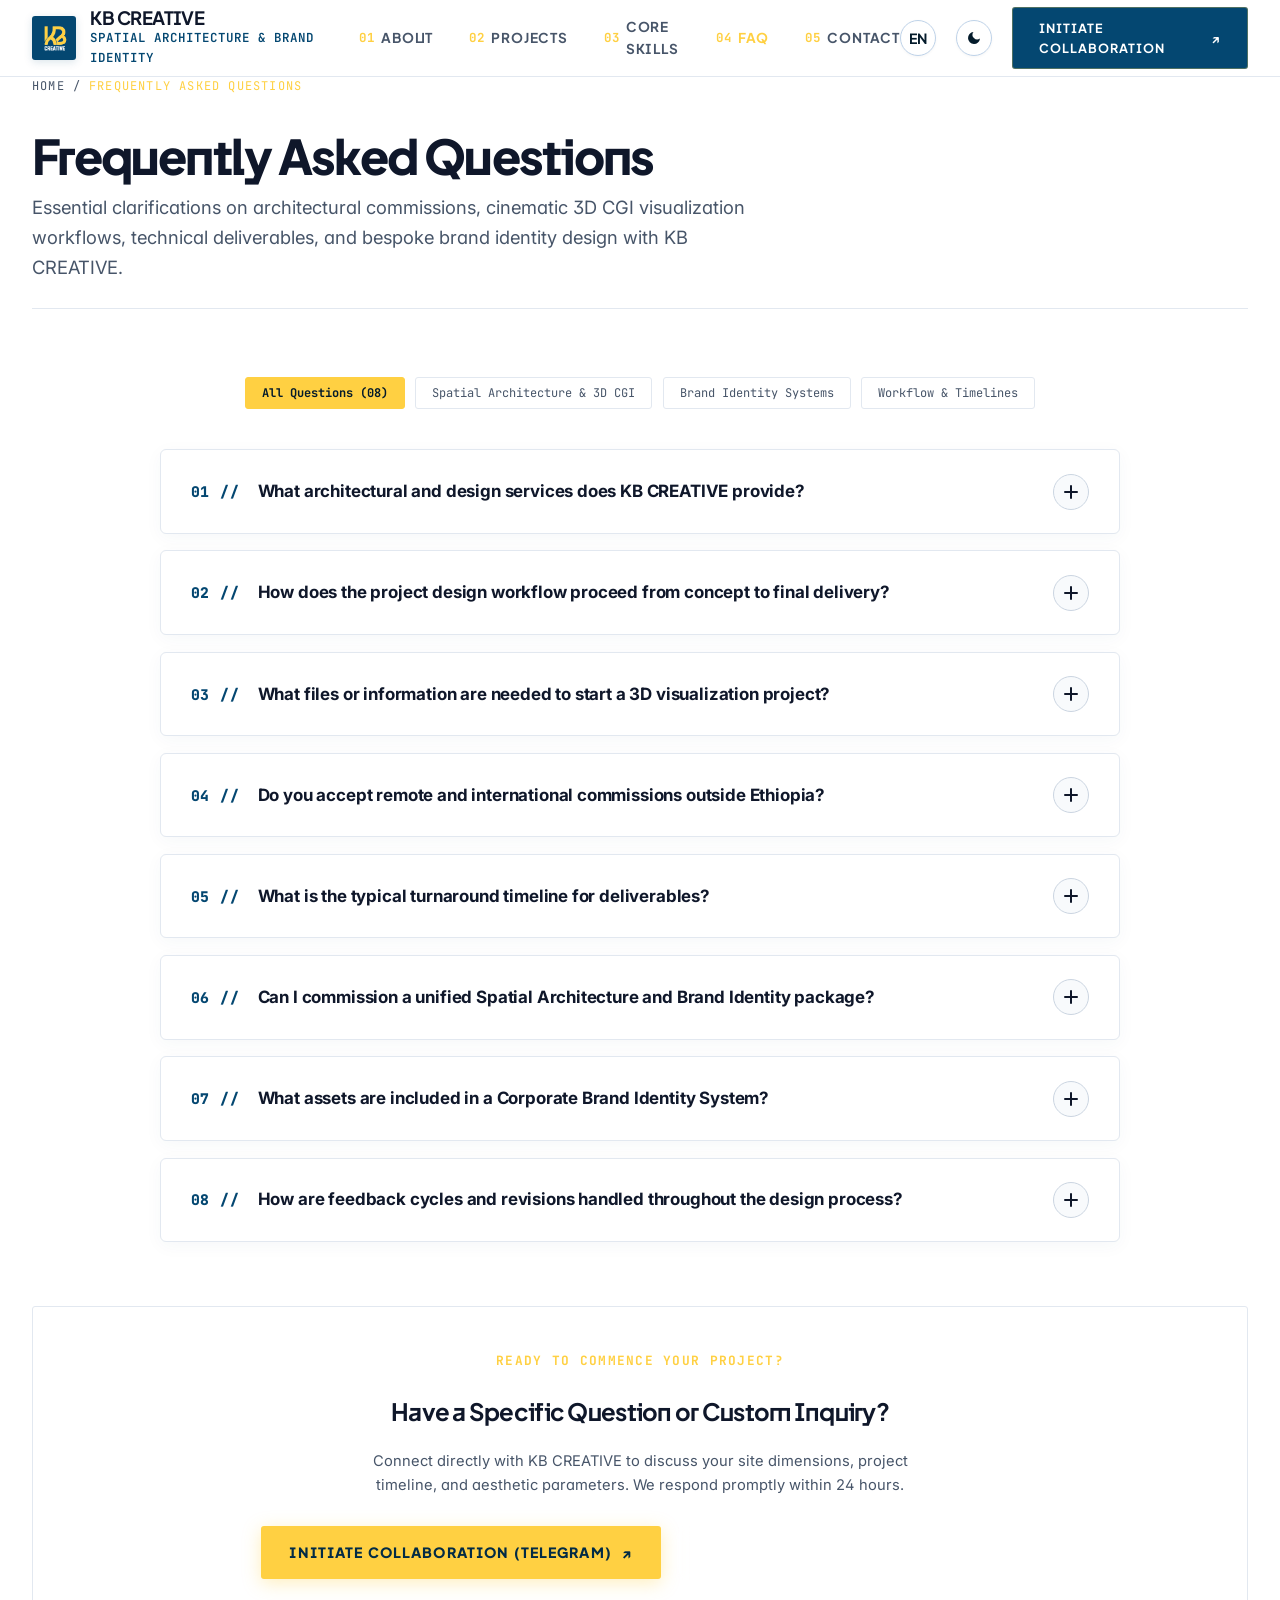
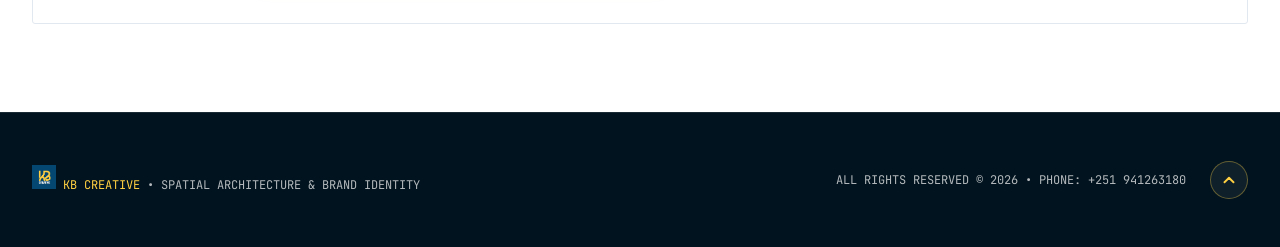
==== commit 6374ce8e: "refactor: remove discipline subtitle tags, chapter banners, and super-titles per user request" ====
--- a/faq.html
+++ b/faq.html
@@ -218,13 +218,6 @@
 
       <!-- Section Editorial Header -->
       <div class="section-editorial-header">
-        <div class="storytelling-chapter-pill font-mono">
-          <span class="story-dot" aria-hidden="true"></span>
-          <span data-i18n="chap_03">CHAPTER 03 // FREQUENTLY ASKED QUESTIONS</span>
-        </div>
-        <div class="section-super-title">
-          <span aria-hidden="true">▪</span> <span data-i18n="faq_super">03. Inquiries &amp; Process Architecture</span>
-        </div>
         <h1 class="section-editorial-title" style="font-size: clamp(2rem, 5vw, 3rem);" data-i18n="faq_title">Frequently Asked Questions</h1>
         <p class="section-editorial-desc" data-i18n="faq_desc">
           Essential clarifications on architectural commissions, cinematic 3D CGI visualization workflows, technical deliverables, and bespoke brand identity design with KB CREATIVE.
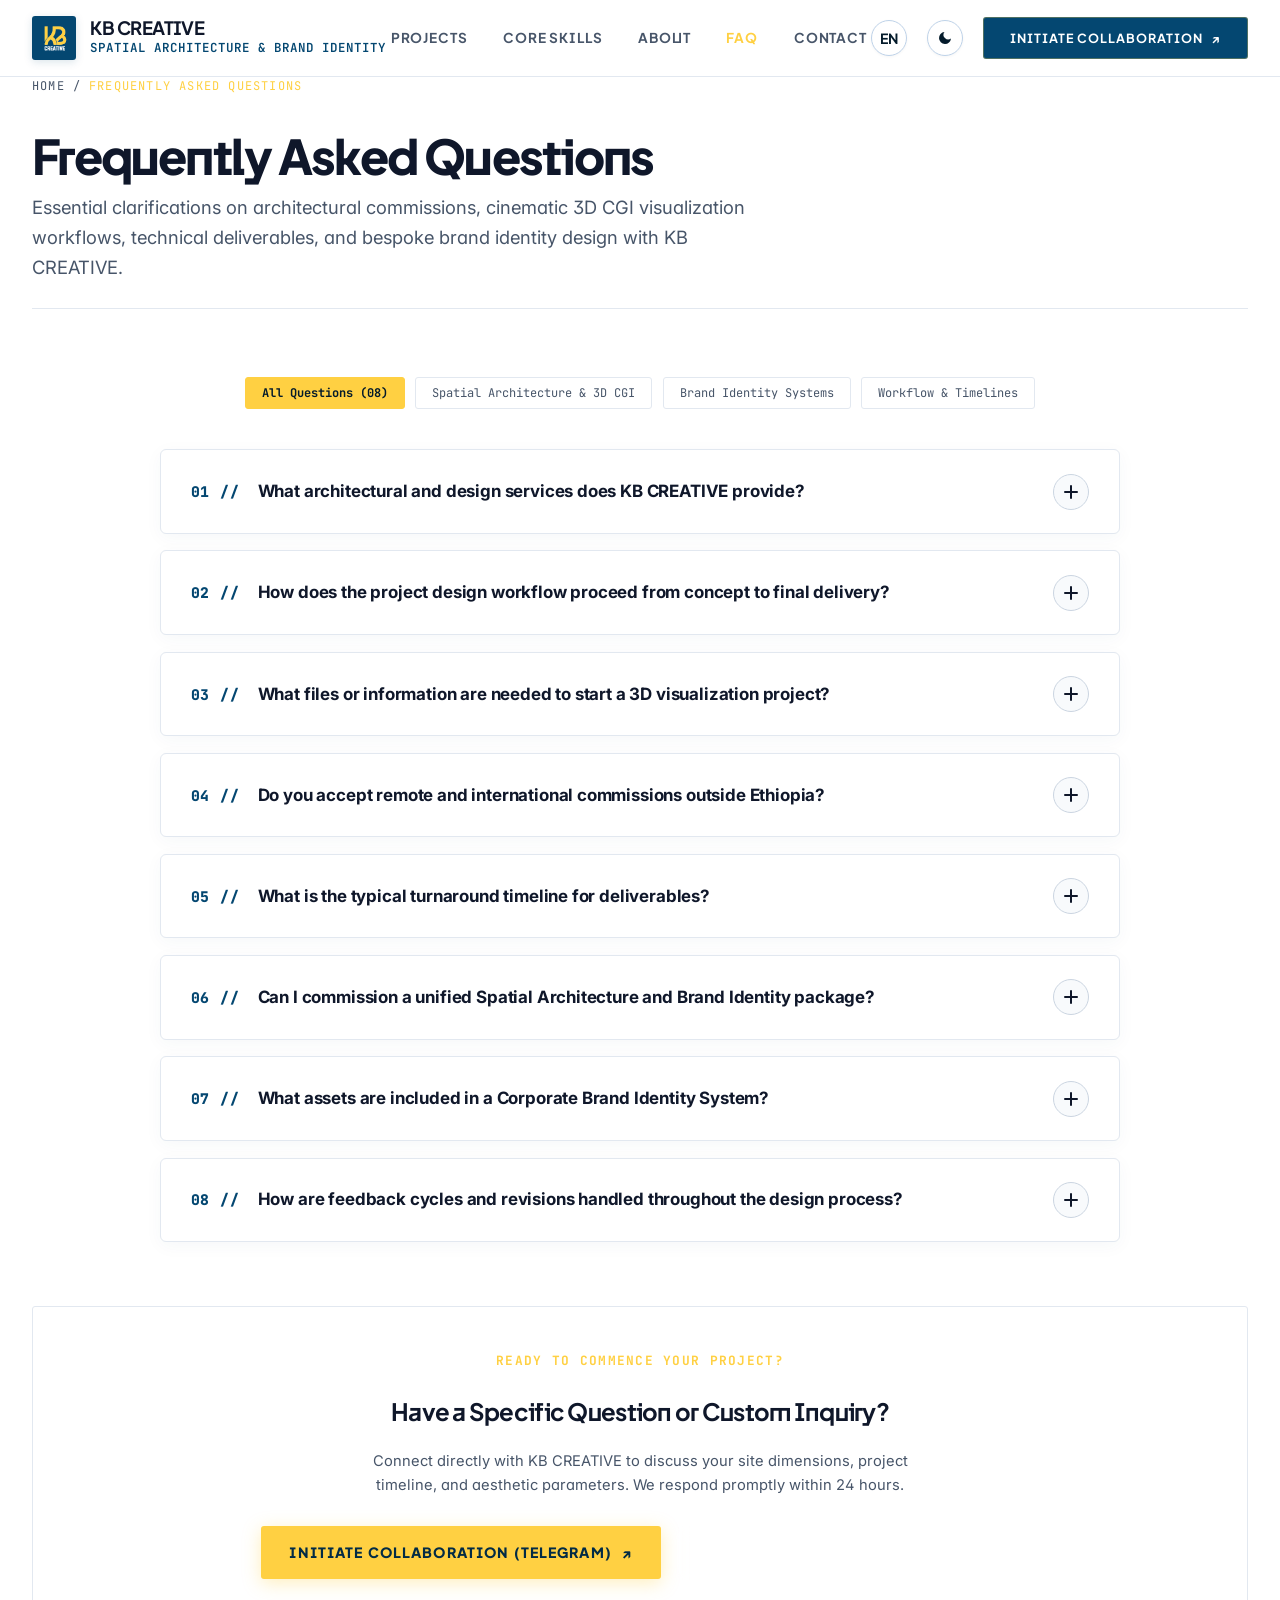
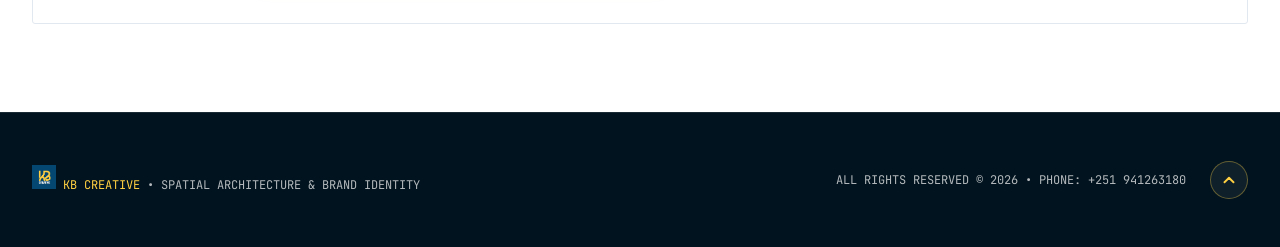
==== commit deea0978: "feat(nav): update nav sequence without numbers, shrink hover bubble, remove FAQ from home, and remov" ====
--- a/faq.html
+++ b/faq.html
@@ -53,11 +53,11 @@
       <!-- Desktop Minimalist Menu Navigation Links -->
       <nav aria-label="Main Navigation" class="desktop-nav-wrap">
         <ul class="nav-menu-links">
-          <li><a href="index.html#about" class="nav-item-link"><span class="nav-item-index">01</span> <span data-i18n="nav_about">About</span></a></li>
-          <li><a href="index.html#work" class="nav-item-link"><span class="nav-item-index">02</span> <span data-i18n="nav_works">Projects</span></a></li>
-          <li><a href="index.html#skills" class="nav-item-link"><span class="nav-item-index">03</span> <span data-i18n="nav_skills">Core Skills</span></a></li>
-          <li><a href="faq.html" class="nav-item-link active" style="color: var(--brand-yellow); font-weight: 700;"><span class="nav-item-index">04</span> <span data-i18n="nav_faq">FAQ</span></a></li>
-          <li><a href="index.html#contact" class="nav-item-link"><span class="nav-item-index">05</span> <span data-i18n="nav_contact">Contact</span></a></li>
+          <li><a href="index.html#work" class="nav-item-link"><span data-i18n="nav_works">Projects</span></a></li>
+          <li><a href="index.html#skills" class="nav-item-link"><span data-i18n="nav_skills">Core Skills</span></a></li>
+          <li><a href="index.html#about" class="nav-item-link"><span data-i18n="nav_about">About</span></a></li>
+          <li><a href="faq.html" class="nav-item-link active" style="color: var(--brand-yellow); font-weight: 700;"><span data-i18n="nav_faq">FAQ</span></a></li>
+          <li><a href="index.html#contact" class="nav-item-link"><span data-i18n="nav_contact">Contact</span></a></li>
         </ul>
       </nav>
 
@@ -130,19 +130,8 @@
       <nav aria-label="Mobile Navigation">
         <ul class="mobile-menu-links">
           <li>
-            <a href="index.html#about" class="mobile-nav-link" onclick="closeMobileNav()">
-              <div class="mobile-nav-link-row">
-                <span class="mobile-nav-index font-mono">01</span>
-                <span class="mobile-nav-title" data-i18n="nav_about">About</span>
-                <span class="mobile-nav-arrow" aria-hidden="true">→</span>
-              </div>
-              <span class="mobile-nav-sub font-mono" data-i18n="mob_sub_about">Studio Direction &amp; Spatial Pedagogy</span>
-            </a>
-          </li>
-          <li>
             <a href="index.html#work" class="mobile-nav-link" onclick="closeMobileNav()">
               <div class="mobile-nav-link-row">
-                <span class="mobile-nav-index font-mono">02</span>
                 <span class="mobile-nav-title" data-i18n="nav_works">Projects</span>
                 <span class="mobile-nav-arrow" aria-hidden="true">→</span>
               </div>
@@ -152,7 +141,6 @@
           <li>
             <a href="index.html#skills" class="mobile-nav-link" onclick="closeMobileNav()">
               <div class="mobile-nav-link-row">
-                <span class="mobile-nav-index font-mono">03</span>
                 <span class="mobile-nav-title" data-i18n="nav_skills">Core Skills</span>
                 <span class="mobile-nav-arrow" aria-hidden="true">→</span>
               </div>
@@ -160,9 +148,17 @@
             </a>
           </li>
           <li>
+            <a href="index.html#about" class="mobile-nav-link" onclick="closeMobileNav()">
+              <div class="mobile-nav-link-row">
+                <span class="mobile-nav-title" data-i18n="nav_about">About</span>
+                <span class="mobile-nav-arrow" aria-hidden="true">→</span>
+              </div>
+              <span class="mobile-nav-sub font-mono" data-i18n="mob_sub_about">Studio Direction &amp; Spatial Pedagogy</span>
+            </a>
+          </li>
+          <li>
             <a href="faq.html" class="mobile-nav-link active" onclick="closeMobileNav()" style="color: var(--brand-yellow);">
               <div class="mobile-nav-link-row">
-                <span class="mobile-nav-index font-mono">04</span>
                 <span class="mobile-nav-title" data-i18n="nav_faq">FAQ</span>
                 <span class="mobile-nav-arrow" aria-hidden="true">→</span>
               </div>
@@ -172,7 +168,6 @@
           <li>
             <a href="index.html#contact" class="mobile-nav-link" onclick="closeMobileNav()">
               <div class="mobile-nav-link-row">
-                <span class="mobile-nav-index font-mono">05</span>
                 <span class="mobile-nav-title" data-i18n="nav_contact">Contact</span>
                 <span class="mobile-nav-arrow" aria-hidden="true">→</span>
               </div>
--- a/css/styles.css
+++ b/css/styles.css
@@ -3237,10 +3237,10 @@
   position: fixed;
   top: 0;
   left: 0;
-  width: 26px;
-  height: 26px;
-  margin-top: -13px;
-  margin-left: -13px;
+  width: 20px;
+  height: 20px;
+  margin-top: -10px;
+  margin-left: -10px;
   border: 1.5px solid rgba(255, 208, 66, 0.75);
   border-radius: 50%;
   pointer-events: none;
@@ -3290,28 +3290,28 @@
 }
 
 .interactive-cursor-ring.cursor-magnetic {
-  width: 34px;
-  height: 34px;
-  margin-top: -17px;
-  margin-left: -17px;
+  width: 24px;
+  height: 24px;
+  margin-top: -12px;
+  margin-left: -12px;
   border-color: var(--brand-yellow);
   background: rgba(255, 208, 66, 0.16);
   box-shadow: 0 0 10px rgba(255, 208, 66, 0.25);
 }
 
 .interactive-cursor-ring.cursor-card-hover {
-  width: 40px;
-  height: 40px;
-  margin-top: -20px;
-  margin-left: -20px;
+  width: 26px;
+  height: 26px;
+  margin-top: -13px;
+  margin-left: -13px;
   background: rgba(2, 27, 43, 0.92);
   border: 1.5px solid var(--brand-yellow);
-  box-shadow: 0 6px 16px rgba(0, 0, 0, 0.45), 0 0 10px rgba(255, 208, 66, 0.25);
+  box-shadow: 0 4px 12px rgba(0, 0, 0, 0.45), 0 0 8px rgba(255, 208, 66, 0.25);
 }
 
 .cursor-badge-text {
   font-family: var(--font-mono);
-  font-size: 0.48rem;
+  font-size: 0.40rem;
   font-weight: 800;
   color: var(--brand-yellow);
   letter-spacing: 0.05em;
@@ -4393,29 +4393,7 @@
 }
 
 .card-action-grid-ref {
-  font-family: var(--font-mono);
-  font-size: 0.72rem;
-  font-weight: 800;
-  letter-spacing: 0.1em;
-  color: var(--text-muted);
-  background: var(--bg-secondary);
-  border: 1px solid var(--border-color);
-  padding: 0.35rem 0.65rem;
-  border-radius: var(--radius-xs);
-  text-transform: uppercase;
-  transition: all 0.2s ease;
-  user-select: none;
-}
-
-.simplified-project-card:hover .card-action-grid-ref {
-  border-color: var(--brand-navy);
-  color: var(--brand-navy);
-}
-
-[data-theme="dark"] .simplified-project-card:hover .card-action-grid-ref,
-body.dark-mode .simplified-project-card:hover .card-action-grid-ref {
-  border-color: var(--brand-yellow);
-  color: var(--brand-yellow);
+  display: none !important;
 }
 
 /* ==========================================================================
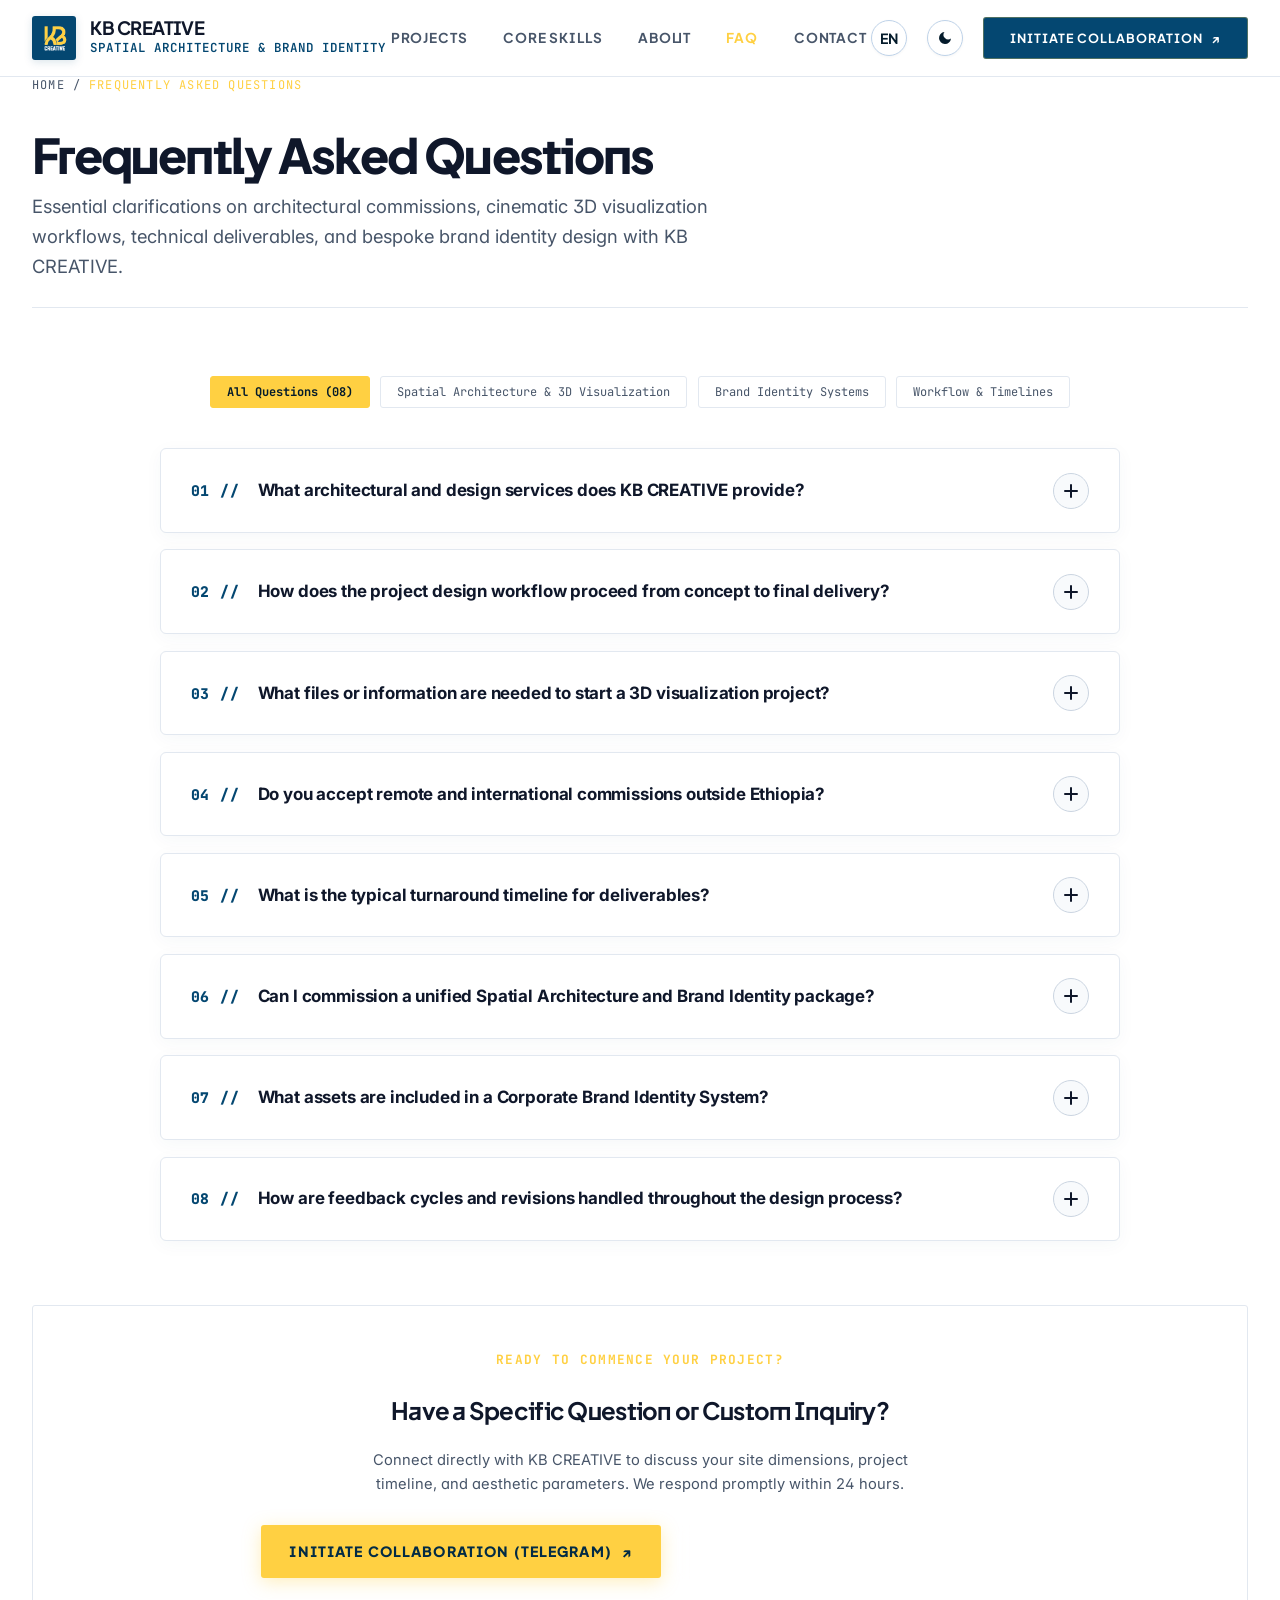
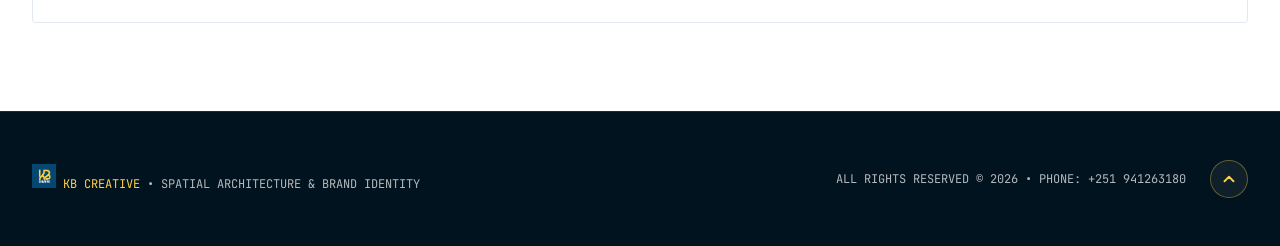
==== commit cbd65748: "fix(nav-cgi): remove all CGI text from website and pin navbar permanently on top during scroll" ====
--- a/faq.html
+++ b/faq.html
@@ -2,13 +2,21 @@
 <html lang="en" data-theme="light">
 <!-- ==========================================================================
      🏢 KB CREATIVE — FREQUENTLY ASKED QUESTIONS
-     Spatial Architecture, 3D CGI Visualization & Brand Systems
+     Spatial Architecture, 3D Visualization & Brand Systems
      ========================================================================== -->
 <head>
   <meta charset="UTF-8">
   <meta name="viewport" content="width=device-width, initial-scale=1.0, viewport-fit=cover">
   <title>Frequently Asked Questions — KB CREATIVE</title>
-  <meta name="description" content="Frequently asked questions on architectural commissions, cinematic 3D CGI visualization, BIM deliverables, and corporate brand systems with KB CREATIVE.">
+  <meta name="description" content="Frequently asked questions on architectural commissions, cinematic 3D visualization, BIM deliverables, and corporate brand systems with KB CREATIVE.">
+
+  <!-- Always Scroll to Top on Page Reload -->
+  <script>
+    if ('scrollRestoration' in history) {
+      history.scrollRestoration = 'manual';
+    }
+    window.scrollTo(0, 0);
+  </script>
 
   <!-- Preload Critical Logo Asset -->
   <link rel="preload" as="image" href="assets/kb-logo.png" type="image/png">
@@ -215,14 +223,14 @@
       <div class="section-editorial-header">
         <h1 class="section-editorial-title" style="font-size: clamp(2rem, 5vw, 3rem);" data-i18n="faq_title">Frequently Asked Questions</h1>
         <p class="section-editorial-desc" data-i18n="faq_desc">
-          Essential clarifications on architectural commissions, cinematic 3D CGI visualization workflows, technical deliverables, and bespoke brand identity design with KB CREATIVE.
+          Essential clarifications on architectural commissions, cinematic 3D visualization workflows, technical deliverables, and bespoke brand identity design with KB CREATIVE.
         </p>
       </div>
 
       <!-- Category Filter Pills -->
       <div class="faq-category-pills-wrap" role="tablist" aria-label="FAQ Categories">
         <button type="button" class="faq-category-pill active" data-category="all" onclick="filterFaqCategory('all', this)">All Questions (08)</button>
-        <button type="button" class="faq-category-pill" data-category="arch" onclick="filterFaqCategory('arch', this)">Spatial Architecture &amp; 3D CGI</button>
+        <button type="button" class="faq-category-pill" data-category="arch" onclick="filterFaqCategory('arch', this)">Spatial Architecture &amp; 3D Visualization</button>
         <button type="button" class="faq-category-pill" data-category="brand" onclick="filterFaqCategory('brand', this)">Brand Identity Systems</button>
         <button type="button" class="faq-category-pill" data-category="process" onclick="filterFaqCategory('process', this)">Workflow &amp; Timelines</button>
       </div>
@@ -245,7 +253,7 @@
           <div class="faq-content-collapse" id="faq-ans-1" role="region">
             <div class="faq-content-inner">
               <p data-i18n="faq_a1">
-                We specialize in three integrated disciplines: (1) <strong>Spatial Architecture</strong> for residential villas (such as the Kara G+2 Residence), interior workplace renovations (Acute Engineering), and commercial mixed-use concourses (MENA MALL); (2) <strong>Cinematic 3D CGI Visualization</strong> featuring photorealistic atmospheric daylight simulations, materiality texturing, and BIM documentation in Autodesk Revit &amp; D5 Render; and (3) <strong>Corporate Brand Identity Systems</strong> covering logomarks, typography, and packaging architecture.
+                We specialize in three integrated disciplines: (1) <strong>Spatial Architecture</strong> for residential villas (such as the Kara G+2 Residence), interior workplace renovations (Acute Engineering), and commercial mixed-use concourses (MENA MALL); (2) <strong>Cinematic 3D Visualization</strong> featuring photorealistic atmospheric daylight simulations, materiality texturing, and BIM documentation in Autodesk Revit &amp; D5 Render; and (3) <strong>Corporate Brand Identity Systems</strong> covering logomarks, typography, and packaging architecture.
               </p>
             </div>
           </div>
--- a/css/styles.css
+++ b/css/styles.css
@@ -107,7 +107,7 @@
   -webkit-font-smoothing: antialiased;
   -moz-osx-font-smoothing: grayscale;
   font-feature-settings: "cv02", "cv03", "cv04", "cv11", "ss01";
-  overflow-x: hidden;
+  overflow-x: clip;
   width: 100%;
 }
 
@@ -125,8 +125,15 @@
   color: var(--text-primary);
   line-height: var(--line-height-golden);
   font-size: var(--font-size-body);
-  overflow-x: hidden;
+  overflow-x: clip;
+  padding-top: 4.75rem;
   transition: background-color 0.3s ease, color 0.3s ease;
+}
+
+@media (max-width: 768px) {
+  body {
+    padding-top: 4.25rem;
+  }
 }
 
 /* Tactile micro-interactions for interactive elements */
@@ -207,22 +214,26 @@
 
 /* MAIN NAVIGATION HEADER */
 .main-nav-bar {
-  position: sticky;
+  position: fixed;
   top: 0;
-  z-index: 90;
-  background: rgba(255, 255, 255, 0.95);
+  left: 0;
+  right: 0;
+  width: 100%;
+  z-index: 1000;
+  background: rgba(255, 255, 255, 0.96);
   backdrop-filter: blur(14px);
   -webkit-backdrop-filter: blur(14px);
   border-bottom: 1px solid var(--border-color);
-  transition: all 0.25s ease;
-}
-
-[data-theme="dark"] .main-nav-bar {
-  background: rgba(4, 27, 43, 0.95);
+  transition: background 0.25s ease, border-color 0.25s ease;
+}
+
+[data-theme="dark"] .main-nav-bar,
+body.dark-mode .main-nav-bar {
+  background: rgba(4, 27, 43, 0.96) !important;
 }
 
 [data-theme="blueprint"] .main-nav-bar {
-  background: rgba(6, 43, 70, 0.95);
+  background: rgba(6, 43, 70, 0.96);
 }
 
 .nav-layout {
@@ -1134,7 +1145,13 @@
   padding: 1.25rem 0;
   position: sticky;
   top: 4.75rem;
-  z-index: 80;
+  z-index: 900;
+}
+
+@media (max-width: 768px) {
+  .practice-navigator-bar {
+    top: 4.25rem;
+  }
 }
 
 .navigator-flex {
@@ -1329,13 +1346,18 @@
 .discipline-section-divider {
   position: relative;
   background: #FFFFFF;
-  border: 1px solid #E2E8F0;
+  border: 1px solid rgba(2, 27, 43, 0.12);
   border-radius: var(--radius-sm);
   padding: 2.2rem 2.6rem;
   margin: 3.4rem 0 1.25rem 0;
-  box-shadow: 0 4px 20px rgba(4, 71, 113, 0.04);
-  transition: all 0.3s cubic-bezier(0.16, 1, 0.3, 1);
+  box-shadow: 0 14px 34px -6px rgba(2, 27, 43, 0.12), 0 4px 12px -2px rgba(2, 27, 43, 0.06);
+  transition: transform 0.35s cubic-bezier(0.16, 1, 0.3, 1), box-shadow 0.35s cubic-bezier(0.16, 1, 0.3, 1), border-color 0.3s ease;
   overflow: hidden;
+}
+
+.discipline-section-divider:hover {
+  transform: translateY(-3px);
+  box-shadow: 0 22px 45px -8px rgba(2, 27, 43, 0.16), 0 8px 18px -2px rgba(2, 27, 43, 0.08);
 }
 
 .big-projects-grid > .discipline-section-divider:first-child {
@@ -1343,12 +1365,31 @@
 }
 
 .discipline-section-divider.divider-arch {
-  border-left: 5px solid var(--brand-navy);
+  border-left: 6px solid var(--brand-navy);
+  border-top: 1px solid rgba(2, 27, 43, 0.14);
+  border-right: 1px solid rgba(2, 27, 43, 0.14);
+  border-bottom: 1px solid rgba(2, 27, 43, 0.14);
+  background: linear-gradient(135deg, #FFFFFF 0%, #F5F9FC 100%);
+  box-shadow: 0 14px 34px -6px rgba(2, 27, 43, 0.13), 0 4px 12px -2px rgba(2, 27, 43, 0.06);
+}
+
+.discipline-section-divider.divider-arch:hover {
+  border-color: rgba(2, 27, 43, 0.25);
+  box-shadow: 0 22px 45px -8px rgba(2, 27, 43, 0.18), 0 8px 18px -2px rgba(2, 27, 43, 0.09);
 }
 
 .discipline-section-divider.divider-graphic {
-  border-left: 5px solid var(--brand-yellow);
-  background: linear-gradient(135deg, #FFFFFF 0%, #FAFCFF 100%);
+  border-left: 6px solid var(--brand-yellow);
+  border-top: 1px solid rgba(255, 208, 66, 0.45);
+  border-right: 1px solid rgba(255, 208, 66, 0.38);
+  border-bottom: 1px solid rgba(255, 208, 66, 0.38);
+  background: linear-gradient(135deg, #FFFFFF 0%, #FFFDF5 100%);
+  box-shadow: 0 14px 34px -6px rgba(217, 119, 6, 0.15), 0 4px 12px -2px rgba(2, 27, 43, 0.06);
+}
+
+.discipline-section-divider.divider-graphic:hover {
+  border-color: rgba(255, 208, 66, 0.65);
+  box-shadow: 0 22px 45px -8px rgba(217, 119, 6, 0.22), 0 8px 18px -2px rgba(2, 27, 43, 0.09);
 }
 
 .discipline-tag-row {
@@ -1401,15 +1442,20 @@
   font-weight: 800;
   letter-spacing: -0.035em;
   line-height: 1.14;
-  color: #0F172A;
+  color: var(--brand-navy);
   margin: 0;
   text-transform: uppercase;
 }
 
 .discipline-title-hairline {
   flex: 1;
-  height: 1px;
-  background: linear-gradient(90deg, #E2E8F0 0%, transparent 100%);
+  height: 2px;
+  background: linear-gradient(90deg, rgba(2, 27, 43, 0.25) 0%, rgba(255, 208, 66, 0.5) 45%, transparent 100%);
+  border-radius: 1px;
+}
+
+.divider-graphic .discipline-title-hairline {
+  background: linear-gradient(90deg, var(--brand-yellow) 0%, rgba(2, 27, 43, 0.15) 50%, transparent 100%);
 }
 
 .discipline-desc-lead {
@@ -1424,20 +1470,41 @@
 /* Dark Mode Overrides for Discipline Divider */
 [data-theme="dark"] .discipline-section-divider,
 [data-theme="blueprint"] .discipline-section-divider {
-  background: #041E32;
+  background: #021B2B;
   border-color: rgba(255, 255, 255, 0.12);
-  box-shadow: 0 8px 30px rgba(0, 0, 0, 0.45);
+  box-shadow: 0 18px 45px -5px rgba(0, 0, 0, 0.7), 0 0 20px rgba(0, 0, 0, 0.4);
+}
+
+[data-theme="dark"] .discipline-section-divider:hover,
+[data-theme="blueprint"] .discipline-section-divider:hover {
+  transform: translateY(-3px);
+  box-shadow: 0 24px 55px -6px rgba(0, 0, 0, 0.8), 0 0 25px rgba(0, 0, 0, 0.5);
 }
 
 [data-theme="dark"] .discipline-section-divider.divider-arch,
 [data-theme="blueprint"] .discipline-section-divider.divider-arch {
   border-left-color: #38BDF8;
+  border-color: rgba(56, 189, 248, 0.25);
+  background: linear-gradient(135deg, #021B2B 0%, #03243A 100%);
+  box-shadow: 0 18px 45px -5px rgba(0, 0, 0, 0.7), 0 0 25px rgba(56, 189, 248, 0.12);
+}
+
+[data-theme="dark"] .discipline-section-divider.divider-arch .discipline-title-heading,
+[data-theme="blueprint"] .discipline-section-divider.divider-arch .discipline-title-heading {
+  color: #F8FAFC;
 }
 
 [data-theme="dark"] .discipline-section-divider.divider-graphic,
 [data-theme="blueprint"] .discipline-section-divider.divider-graphic {
   border-left-color: var(--brand-yellow);
-  background: linear-gradient(135deg, #041E32 0%, #06263F 100%);
+  border-color: rgba(255, 208, 66, 0.3);
+  background: linear-gradient(135deg, #021B2B 0%, #07283E 100%);
+  box-shadow: 0 18px 45px -5px rgba(0, 0, 0, 0.7), 0 0 25px rgba(255, 208, 66, 0.15);
+}
+
+[data-theme="dark"] .discipline-section-divider.divider-graphic .discipline-title-heading,
+[data-theme="blueprint"] .discipline-section-divider.divider-graphic .discipline-title-heading {
+  color: #F8FAFC;
 }
 
 [data-theme="dark"] .discipline-tag-row,
@@ -2501,54 +2568,66 @@
 .devani-contact-section {
   background: var(--brand-navy-dark);
   color: #FFFFFF;
-  padding: 6rem 0;
+  padding: clamp(2.5rem, 4vh, 3.75rem) 0;
   border-top: 1px solid var(--border-color);
   position: relative;
 }
 
+/* Contact Section: Instantly Visible & Responsive with Zero Reveal Lag */
+.devani-contact-section .reveal-on-scroll,
+.devani-contact-section .contact-inquiry-box,
+.devani-contact-section .socials-horizontal-cluster,
+.devani-contact-section .contact-cv-box {
+  opacity: 1 !important;
+  transform: none !important;
+  visibility: visible !important;
+  transition: none !important;
+}
+
 .contact-layout-grid {
   display: grid;
-  grid-template-columns: 1.1fr 0.9fr;
-  gap: 4rem;
+  grid-template-columns: 1.15fr 0.85fr;
+  gap: clamp(2rem, 3.5vw, 3.5rem);
+  align-items: start;
 }
 
 .contact-hero-title {
   font-family: var(--font-display);
-  font-size: clamp(2.5rem, 4.5vw, 4rem);
+  font-size: clamp(2rem, 3.4vw, 2.85rem);
   font-weight: 800;
-  line-height: 1.05;
-  letter-spacing: -0.04em;
+  line-height: 1.1;
+  letter-spacing: -0.03em;
   color: #FFFFFF;
-  margin-bottom: 1.25rem;
+  margin-bottom: 0.85rem;
   text-transform: uppercase;
 }
 
 .contact-intro-p {
-  font-size: 1.05rem;
+  font-size: 0.95rem;
   color: rgba(255, 255, 255, 0.85);
-  line-height: 1.7;
-  margin-bottom: 2.5rem;
+  line-height: 1.55;
+  margin-bottom: 1rem;
 }
 
 .socials-horizontal-cluster {
   display: grid;
   grid-template-columns: repeat(2, 1fr);
-  gap: 1rem;
-  margin-bottom: 2.5rem;
+  gap: 0.65rem;
+  margin-bottom: 1rem;
 }
 
 .social-direct-pill {
   display: flex;
   align-items: center;
-  gap: 0.75rem;
-  padding: 0.95rem 1.25rem;
+  gap: 0.65rem;
+  padding: 0.65rem 0.95rem;
   background: rgba(255, 208, 66, 0.1);
   border: 1px solid rgba(255, 208, 66, 0.35);
   border-radius: var(--radius-xs);
   color: var(--brand-yellow);
   text-decoration: none;
   font-family: var(--font-mono);
-  font-size: 0.82rem;
+  font-size: 0.78rem;
   font-weight: 600;
   transition: all 0.25s ease;
 }
@@ -2561,8 +2640,8 @@
 }
 
 .social-svg-icon {
-  width: 1.25rem;
-  height: 1.25rem;
+  width: 1.15rem;
+  height: 1.15rem;
   flex-shrink: 0;
   color: currentColor;
   transition: transform 0.25s cubic-bezier(0.16, 1, 0.3, 1);
@@ -2576,31 +2655,31 @@
   background: #021B2C;
   border: 1px solid rgba(255, 208, 66, 0.35);
   border-radius: var(--radius-sm);
-  padding: 2.5rem;
+  padding: 1.75rem 2rem;
   box-shadow: 0 20px 48px rgba(0, 0, 0, 0.4);
 }
 
 .inquiry-label {
   display: block;
   font-family: var(--font-mono);
-  font-size: 0.75rem;
+  font-size: 0.72rem;
   color: var(--brand-yellow);
   text-transform: uppercase;
   letter-spacing: 0.1em;
-  margin-bottom: 0.5rem;
+  margin-bottom: 0.35rem;
   font-weight: 700;
 }
 
 .inquiry-input, .inquiry-textarea {
   width: 100%;
-  padding: 0.85rem 1rem;
+  padding: 0.65rem 0.85rem;
   background: #041420;
   border: 1px solid rgba(255, 208, 66, 0.3);
   color: #FFFFFF;
   border-radius: var(--radius-xs);
   font-family: var(--font-body);
-  font-size: 0.9rem;
-  margin-bottom: 1.5rem;
+  font-size: 0.85rem;
+  margin-bottom: 0.85rem;
   outline: none;
   transition: border-color 0.2s ease;
 }
@@ -3621,15 +3700,19 @@
    SCROLL-DRIVEN STORYTELLING CASCADE REVEAL
    ========================================================================== */
 .cascade-item {
-  opacity: 0;
-  transform: translateY(28px);
-  transition: opacity 0.65s cubic-bezier(0.16, 1, 0.3, 1), transform 0.65s cubic-bezier(0.16, 1, 0.3, 1);
-  will-change: opacity, transform;
+  opacity: 1;
+  transform: none;
 }
 
 .cascade-item.cascade-revealed {
   opacity: 1;
-  transform: translateY(0);
+  transform: none;
+}
+
+.big-project-card,
+.simplified-project-card {
+  opacity: 1 !important;
+  visibility: visible !important;
 }
 
 /* ==========================================================================
@@ -4051,7 +4134,7 @@
 
 /* Contact Section CV Download Box */
 .contact-cv-box {
-  margin: 1.25rem 0 1.75rem 0;
+  margin: 0.75rem 0 1rem 0;
 }
 
 .btn-download-cv-contact {
@@ -4059,7 +4142,7 @@
   align-items: center;
   justify-content: space-between;
   gap: 1rem;
-  padding: 1.15rem 1.35rem;
+  padding: 0.85rem 1.15rem;
   background: var(--bg-surface);
   border: 1px solid var(--border-color);
   border-left: 3px solid var(--brand-yellow);
@@ -4647,6 +4730,25 @@
 .reveal-on-scroll.is-revealed {
   opacity: 1;
   transform: translateY(0);
+}
+
+/* Hero section: immediate visibility guarantee so introduction text is never hidden */
+.hero-minimal-section .reveal-on-scroll,
+.hero-content-grid-minimal .reveal-on-scroll {
+  opacity: 1 !important;
+  transform: none !important;
+  visibility: visible !important;
+}
+
+/* Anchor scroll margins for perfect framing below sticky header */
+#work, #skills, #about, #contact, section[id] {
+  scroll-margin-top: 80px;
+}
+
+@media (max-width: 768px) {
+  #work, #skills, #about, #contact, section[id] {
+    scroll-margin-top: 65px;
+  }
 }
 
 .reveal-delay-1 { transition-delay: 0.1s; }
